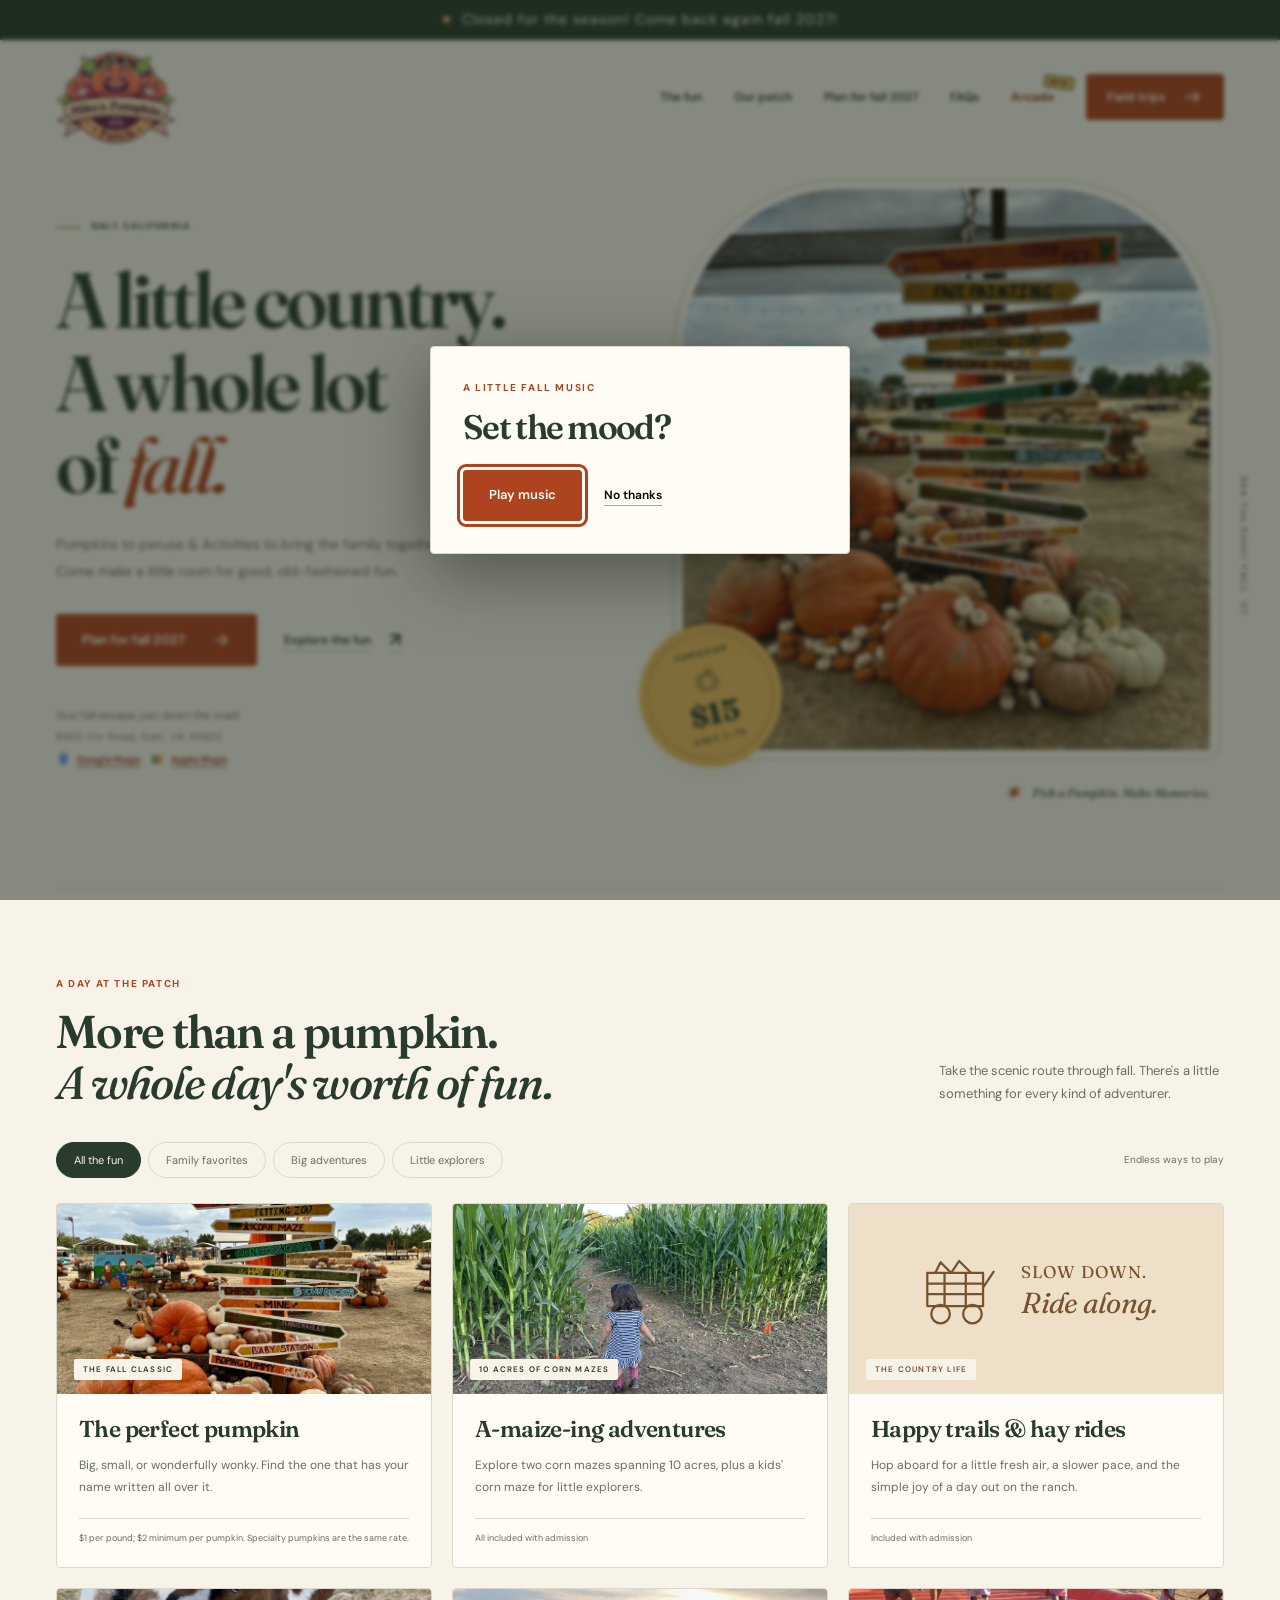
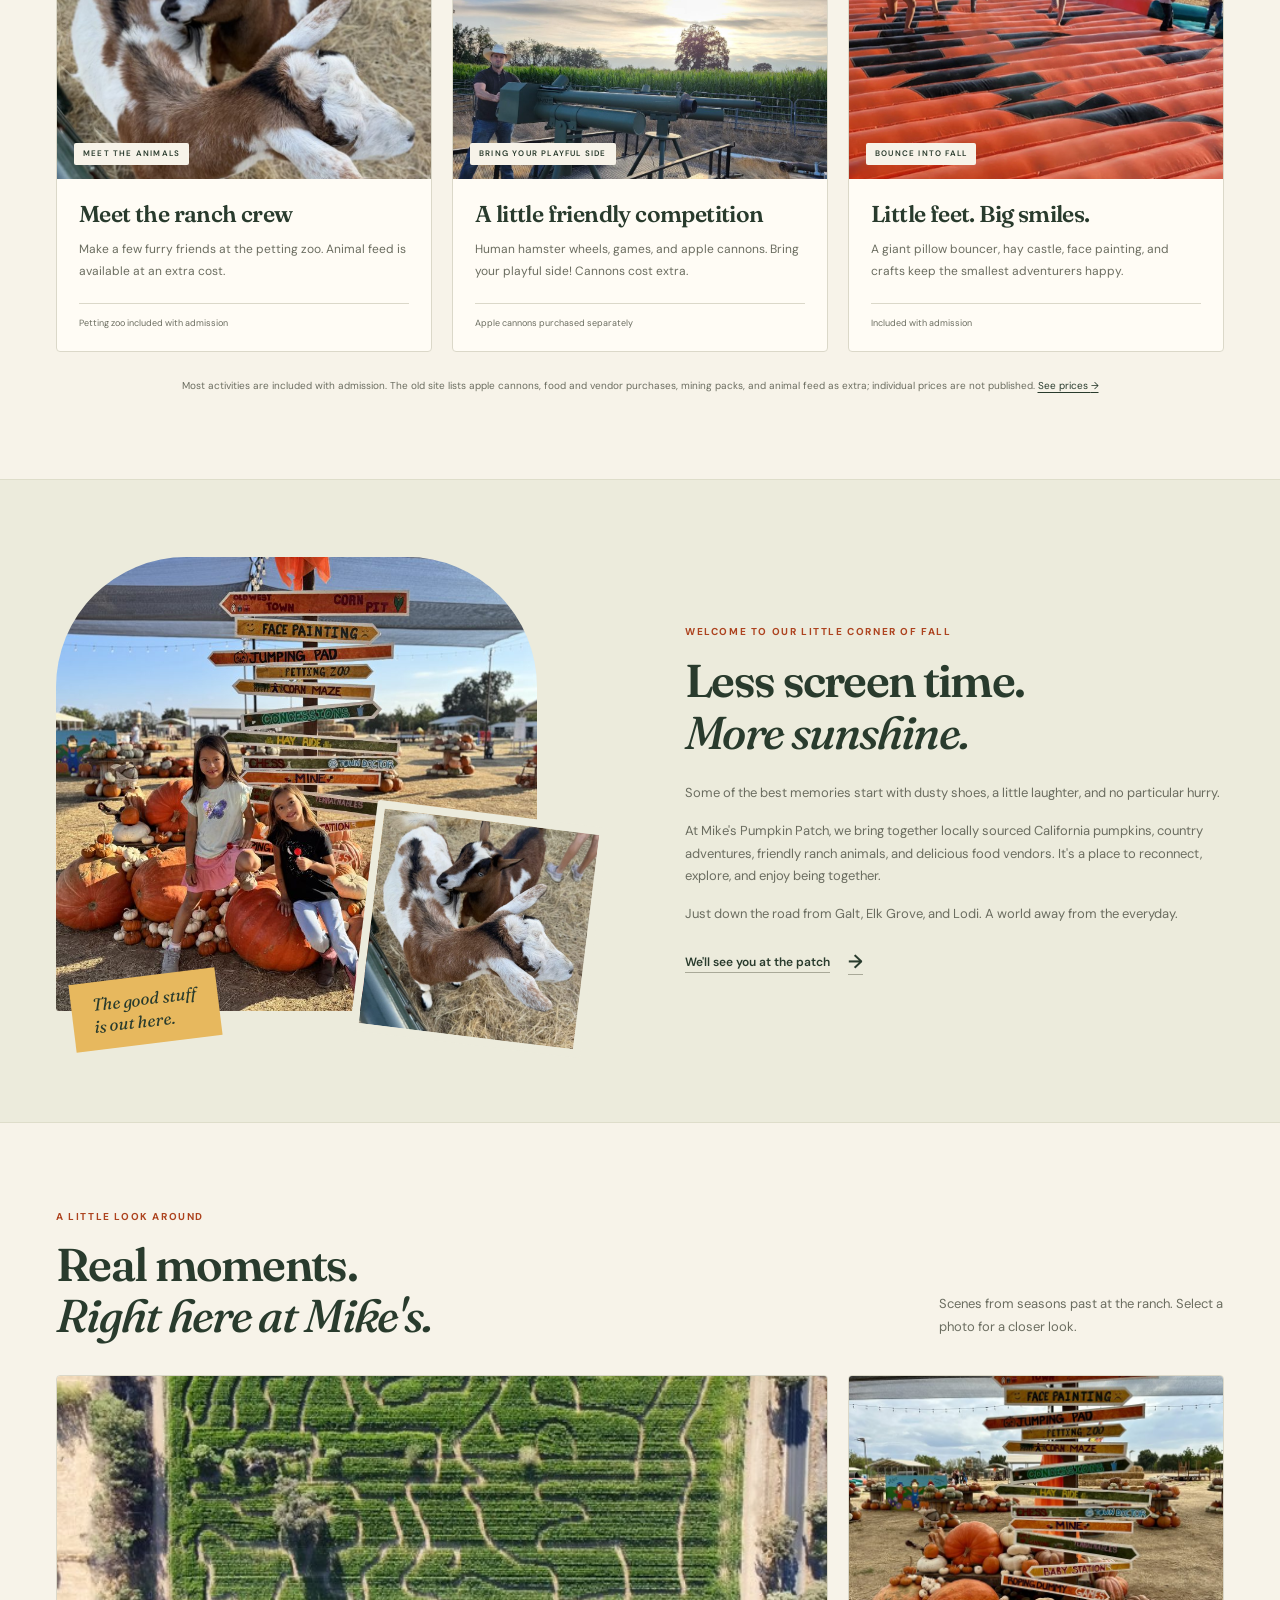
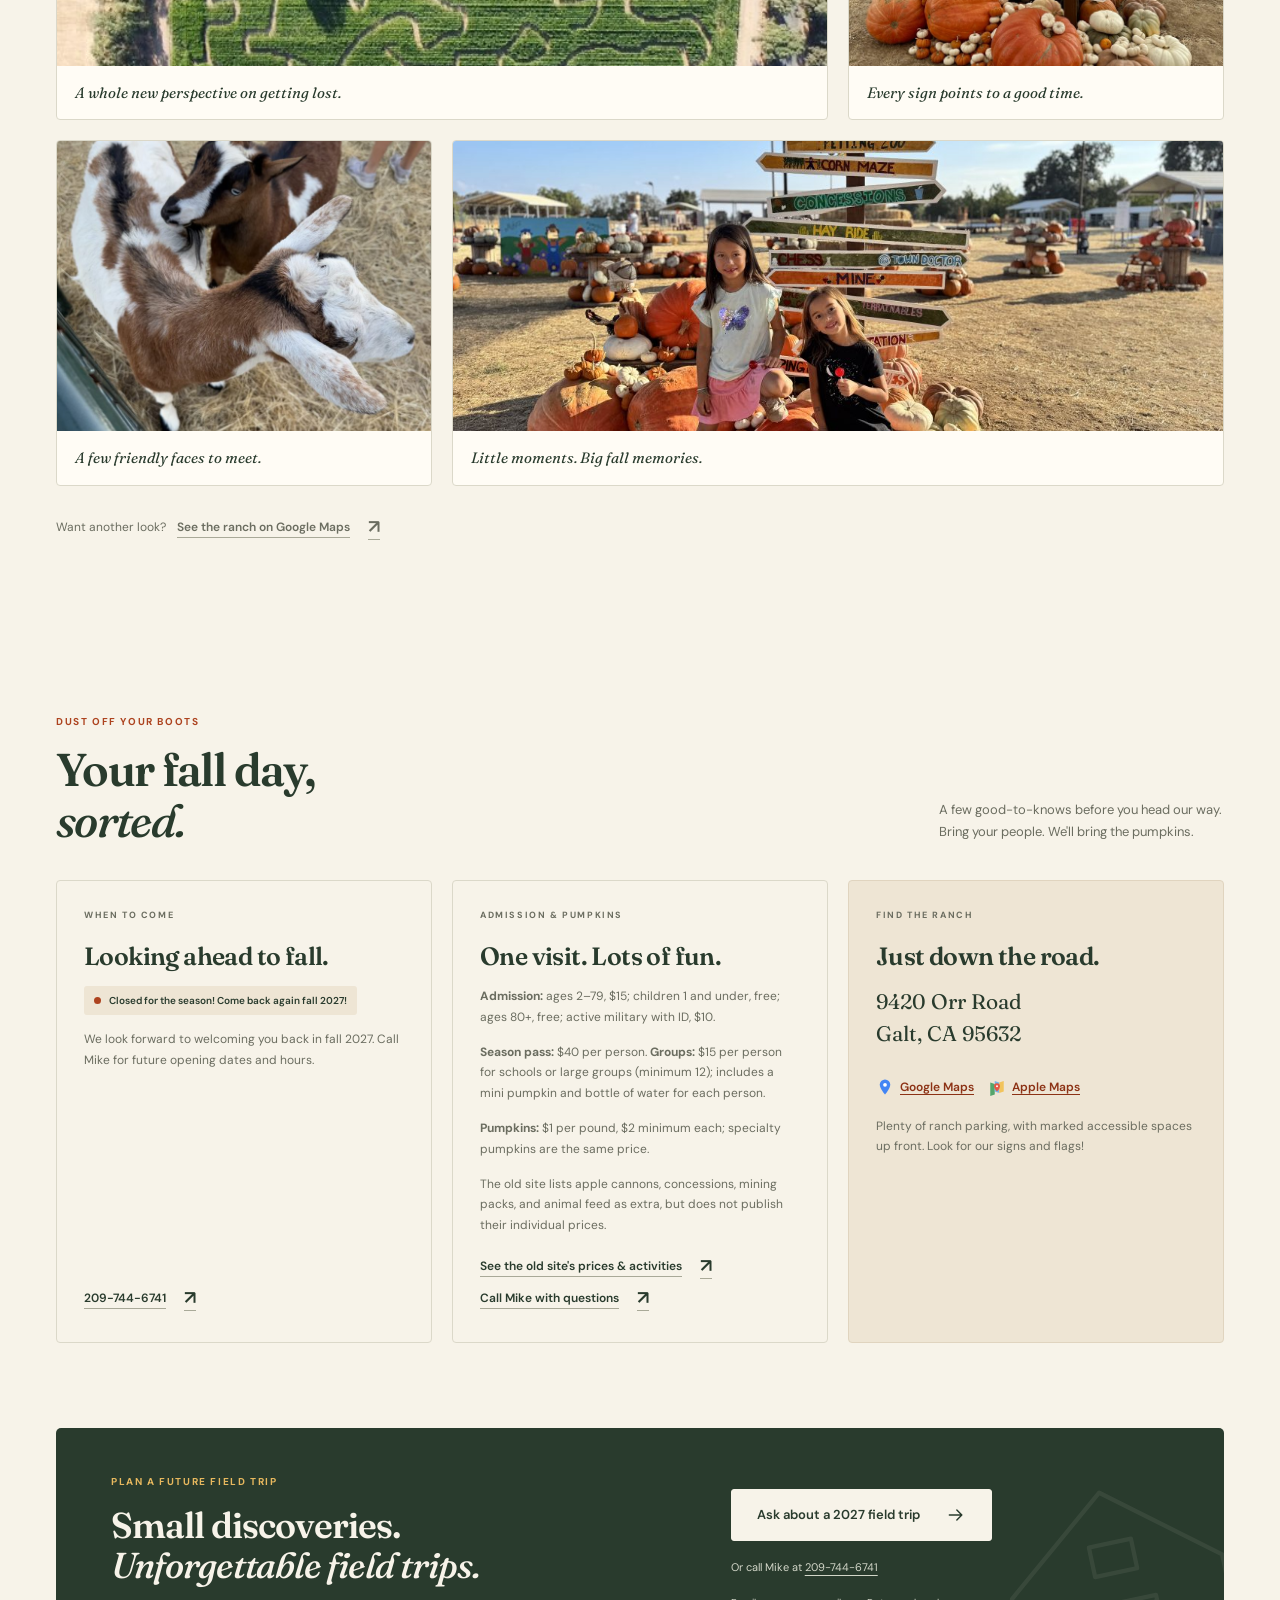
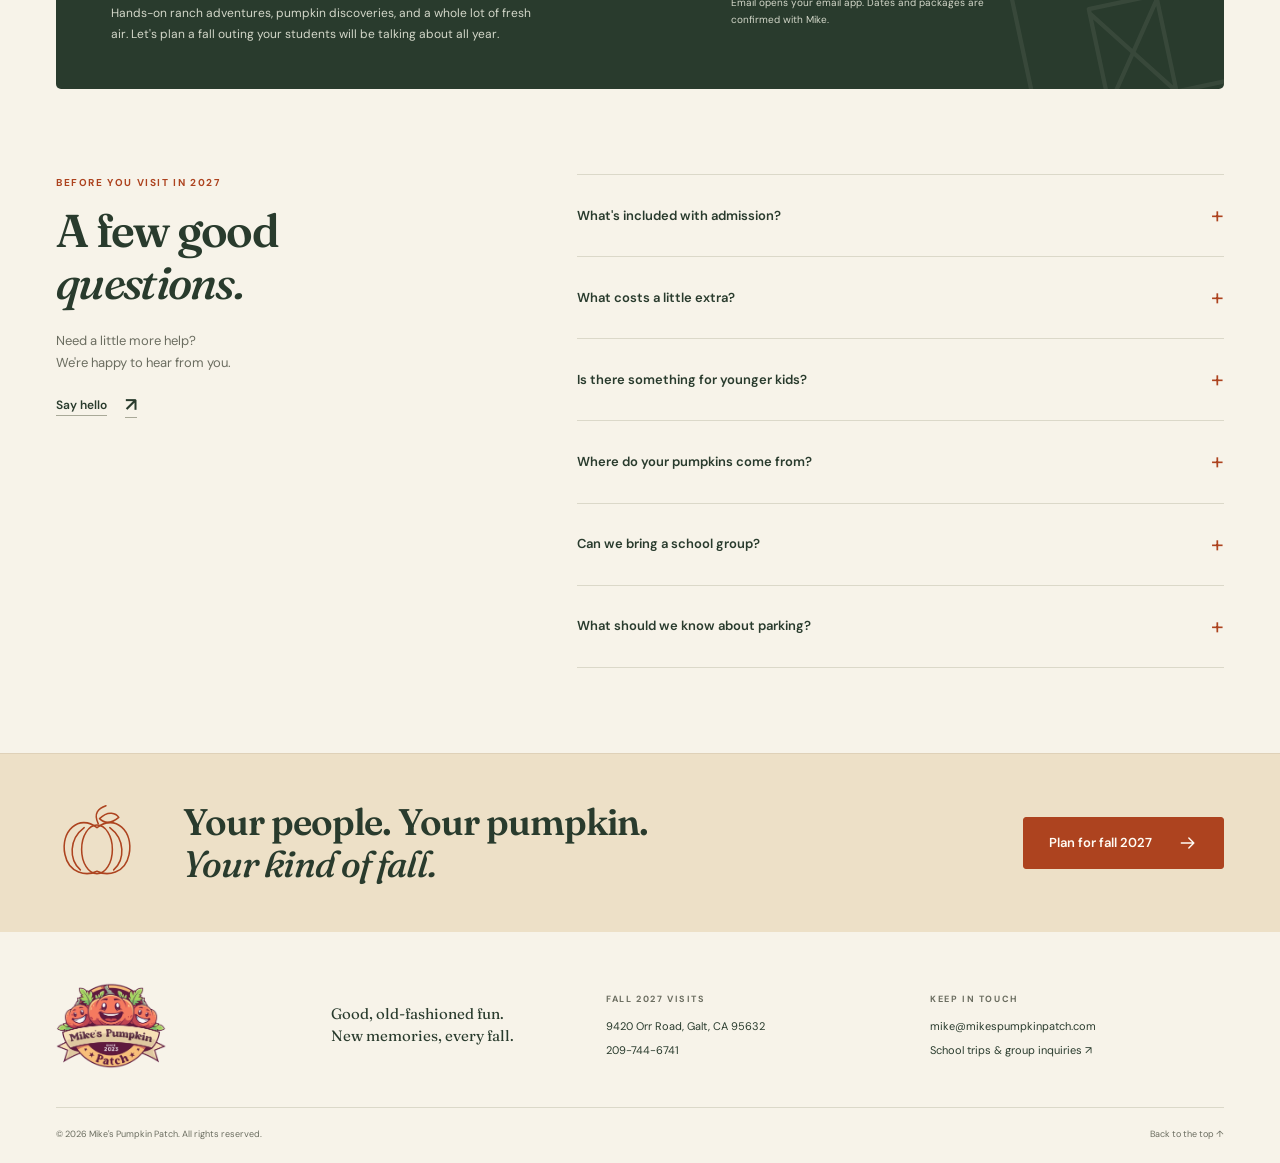
==== index.html @ 1ff526cb "Games & prices updates" ====
<!DOCTYPE html>
<html lang="en">
<head>
  <meta charset="UTF-8">
  <meta name="viewport" content="width=device-width, initial-scale=1">
  <meta name="description" content="Mike's Pumpkin Patch in Galt, California is closed for the season. Come back in fall 2027 for pumpkins, the corn maze, ranch animals, and family fun.">
  <meta name="theme-color" content="#293b2d">
  <title>Mike's Pumpkin Patch | A Little Country. A Whole Lot of Fall.</title>
  <link rel="icon" href="assets/favicon.png" type="image/png">
  <link rel="preconnect" href="https://fonts.googleapis.com">
  <link rel="preconnect" href="https://fonts.gstatic.com" crossorigin>
  <link href="https://fonts.googleapis.com/css2?family=DM+Sans:wght@400;500;600;700&family=Fraunces:opsz,wght@9..144,500;9..144,600;9..144,700&display=swap" rel="stylesheet">
  <link rel="stylesheet" href="styles.css">
  <script src="script.js" defer></script>
</head>
<body>
  <svg class="icon-library" xmlns="http://www.w3.org/2000/svg" aria-hidden="true">
    <symbol id="pumpkin" viewBox="0 0 64 64"><path d="M33 17c-4-8 0-12 6-14M34 13c7-7 13-4 15-1-6 5-11 5-15 1" fill="none"/><path d="M32 20C18 9 3 23 7 41c3 15 17 17 25 13 8 4 22 2 25-13 4-18-11-32-25-21Z"/><ellipse cx="32" cy="37" rx="12" ry="19"/><path d="M22 20c-12 9-12 25-3 33M42 20c12 9 12 25 3 33" fill="none"/></symbol>
    <symbol id="corn" viewBox="0 0 64 64"><path d="M26 47C9 47 6 35 5 23c17 2 23 10 27 23M37 51c17-5 21-17 21-32-16 5-22 14-24 28" fill="none"/><path d="M21 35V17a11 11 0 0 1 22 0v19M32 8v36M22 18h20M22 27h20M25 36h14M32 44v14" fill="none"/></symbol>
    <symbol id="wagon" viewBox="0 0 64 64"><path d="M10 18h42v25H10zM10 26h42M10 34h42M23 18v25M39 18v25M52 29l8-12" fill="none"/><circle cx="20" cy="49" r="7"/><circle cx="44" cy="49" r="7"/><path d="m16 18 4-8 8 8 6-9 9 9" fill="none"/></symbol>
    <symbol id="barn" viewBox="0 0 64 64"><path d="M7 28 32 8l25 20v29H7ZM24 57V34h16v23M24 35l16 22M40 35 24 57" fill="none"/><path d="M27 20h10v7H27z" fill="none"/></symbol>
    <symbol id="arrow" viewBox="0 0 24 24"><path d="M4 12h15m-6-6 6 6-6 6" fill="none"/></symbol>
    <symbol id="pin" viewBox="0 0 24 24"><path d="M20 10c0 6-8 12-8 12S4 16 4 10a8 8 0 1 1 16 0Z" fill="none"/><circle cx="12" cy="10" r="2.5" fill="none"/></symbol>
    <symbol id="sun" viewBox="0 0 24 24"><circle cx="12" cy="12" r="4" fill="none"/><path d="M12 1v3m0 16v3M1 12h3m16 0h3M4 4l2 2m12 12 2 2M4 20l2-2M18 6l2-2" fill="none"/></symbol>
    <symbol id="leaf" viewBox="0 0 24 24"><path d="M13 2c5 3 8 8 6 14-5 3-11 2-14-3-2-4 1-9 8-11Z"/><path d="M12 5c-1 5-2 9-4 13m-1 4 1-4" fill="none"/></symbol>
  </svg>
  <a class="skip-link" href="#main">Skip to content</a>
  <div class="announcement"><span class="status-dot" aria-hidden="true"></span> Closed for the season! Come back again fall 2027!</div>
  <header class="site-header">
    <div class="container header-inner">
      <a class="brand" href="#home" aria-label="Mike's Pumpkin Patch home">
        <img class="brand-logo" src="assets/mikes-original-logo.webp" alt="Mike's Pumpkin Patch, since 2023" width="500" height="398">
      </a>
      <button class="menu-toggle" type="button" aria-controls="main-nav" aria-expanded="false">Menu <span aria-hidden="true">&#9776;</span></button>
      <nav id="main-nav" class="main-nav" aria-label="Main navigation">
        <a href="#activities">The fun</a><a href="#about">Our patch</a><a href="#visit">Plan for fall 2027</a><a href="#faq">FAQs</a>
        <a class="arcade-link" href="arcade/index.html">Arcade <span class="new-sticker">NEW!</span></a>
        <a class="button button-small" href="#field-trips">Field trips <svg class="icon" aria-hidden="true"><use href="#arrow"/></svg></a>
      </nav>
    </div>
  </header>
  <main id="main">
    <section class="hero container" id="home" aria-labelledby="hero-title">
      <div class="hero-copy">
        <p class="eyebrow"><span class="little-rule"></span> GALT, CALIFORNIA </p>
        <h1 id="hero-title">A little country.<br>A whole lot<br>of <em>fall.</em></h1>
        <p class="hero-description">Pumpkins to peruse & Activities to bring the family together.<br class="desktop-break"> Come make a little room for good, old-fashioned fun.</p>
        <div class="hero-actions"><a class="button" href="#visit">Plan for fall 2027 <svg class="icon" aria-hidden="true"><use href="#arrow"/></svg></a><a class="text-link" href="#activities">Explore the fun <span aria-hidden="true">&#8599;</span></a></div>
        <audio id="background-music" loop preload="none" aria-label="Original fall country instrumental"><source src="assets/fall-at-the-patch.wav" type="audio/wav">Your browser does not support audio playback.</audio>
        <div class="hero-footnote"><svg class="icon" aria-hidden="true"><use href="#pin"/></svg> Your fall escape, just down the road!<div class="hero-address">9420 Orr Road, Galt, CA 95632<div class="map-links" aria-label="Open address in a map app"><a href="https://www.google.com/maps/search/?api=1&amp;query=9420+Orr+Road+Galt+CA+95632" target="_blank" rel="noopener noreferrer"><svg aria-hidden="true" viewBox="0 0 24 24"><path fill="#4285f4" d="M12 2a7 7 0 0 0-7 7c0 5 7 13 7 13s7-8 7-13a7 7 0 0 0-7-7Z"/><circle cx="12" cy="9" r="2.5" fill="#fff"/></svg>Google Maps<span class="sr-only"> (opens in a new tab)</span></a><a href="https://maps.apple.com/?daddr=9420%20Orr%20Road%2C%20Galt%2C%20CA%2095632" target="_blank" rel="noopener noreferrer"><svg aria-hidden="true" viewBox="0 0 24 24"><path fill="#54a56b" d="m3 6 6-2v14l-6 2z"/><path fill="#77b5e8" d="m9 4 6 2v14l-6-2z"/><path fill="#f2c45c" d="m15 6 6-2v14l-6 2z"/><path fill="#e45742" d="M12 7a4 4 0 0 0-4 4c0 3 4 7 4 7s4-4 4-7a4 4 0 0 0-4-4Z"/><circle cx="12" cy="11" r="1.3" fill="#fff"/></svg>Apple Maps<span class="sr-only"> (opens in a new tab)</span></a></div></div></div>
      </div>
      <div class="hero-art">
        <div class="photo-frame"><img src="assets/ranch-pumpkins.jpg" alt="Pumpkin display beneath the colorful activity signpost at Mike's Pumpkin Patch" width="768" height="1024" fetchpriority="high"></div>
        <div class="harvest-stamp" aria-label="General admission is $15 for ages 2 through 79.">
          <span>ADMISSION</span>
          <svg class="icon" aria-hidden="true"><use href="#pumpkin"/></svg>
          <strong class="admission-price">$15</strong>
          <span>AGES 2–79</span>
        </div>
        <div class="photo-caption"><span aria-hidden="true">&#10038;</span> Pick a Pumpkin. Make Memories.</div>
        <span class="hero-year" aria-hidden="true">See You Soon! FALL '27</span>
      </div>
    </section>
    <div class="section-divider container" aria-hidden="true"></div>
    <section class="section container" id="activities" aria-labelledby="activities-title">
      <div class="section-heading"><div><p class="eyebrow">A DAY AT THE PATCH</p><h2 id="activities-title">More than a pumpkin.<br><em>A whole day's worth of fun.</em></h2></div><p>Take the scenic route through fall. There's a little something for every kind of adventurer.</p></div>
      <div class="activity-toolbar"><div class="filters" role="group" aria-label="Filter activities"><button type="button" class="filter active" aria-pressed="true" data-filter="all">All the fun</button><button type="button" class="filter" aria-pressed="false" data-filter="family">Family favorites</button><button type="button" class="filter" aria-pressed="false" data-filter="adventure">Big adventures</button><button type="button" class="filter" aria-pressed="false" data-filter="little">Little explorers</button></div><span class="activity-count" aria-live="polite">Endless ways to play</span></div>
      <div class="activity-grid">
        <article class="activity-card photo-card" data-category="family little"><div class="card-photo"><img src="assets/ranch-pumpkins.jpg" alt="Pumpkin display beneath the colorful activity signpost at Mike's Pumpkin Patch" width="768" height="1024" loading="lazy"><span class="card-label">THE FALL CLASSIC</span></div><div class="card-content"><h3>The perfect pumpkin</h3><p>Big, small, or wonderfully wonky. Find the one that has your name written all over it.</p><span class="card-note">$1 per pound; $2 minimum per pumpkin. Specialty pumpkins are the same rate.</span></div></article>
        <article class="activity-card photo-card corn-card" data-category="family adventure"><div class="card-photo"><img src="assets/ranch-maze.jpg" alt="A child exploring a path between tall green corn stalks at Mike's" width="1024" height="768" loading="lazy"><span class="card-label">10 ACRES OF CORN MAZES</span></div><div class="card-content"><h3>A-maize-ing adventures</h3><p>Explore two corn mazes spanning 10 acres, plus a kids' corn maze for little explorers.</p><span class="card-note">All included with admission</span></div></article>
        <article class="activity-card illustrated-card wagon-card" data-category="family little"><div class="card-illustration"><svg class="illustration" aria-hidden="true"><use href="#wagon"/></svg><span class="illustration-word">SLOW DOWN.<br><em>Ride along.</em></span><span class="card-label">THE COUNTRY LIFE</span></div><div class="card-content"><h3>Happy trails &amp; hay rides</h3><p>Hop aboard for a little fresh air, a slower pace, and the simple joy of a day out on the ranch.</p><span class="card-note">Included with admission</span></div></article>
        <article class="activity-card photo-card" data-category="family little"><div class="card-photo"><img src="assets/ranch-goats.jpg" alt="Three curious goats in the petting zoo at Mike's" width="768" height="1024" loading="lazy"><span class="card-label">MEET THE ANIMALS</span></div><div class="card-content"><h3>Meet the ranch crew</h3><p>Make a few furry friends at the petting zoo. Animal feed is available at an extra cost.</p><span class="card-note">Petting zoo included with admission</span></div></article>
        <article class="activity-card photo-card" data-category="adventure"><div class="card-photo"><img src="assets/ranch-outing.jpg" alt="An apple cannon at Mike's with the corn maze and sunset in the background" width="1024" height="576" loading="lazy"><span class="card-label">BRING YOUR PLAYFUL SIDE</span></div><div class="card-content"><h3>A little friendly competition</h3><p>Human hamster wheels, games, and apple cannons. Bring your playful side! Cannons cost extra.</p><span class="card-note">Apple cannons purchased separately</span></div></article>
        <article class="activity-card photo-card" data-category="family little"><div class="card-photo"><img src="assets/ranch-bouncer.png" alt="Children playing on the orange jumping pillow at Mike's" width="500" height="500" loading="lazy"><span class="card-label">BOUNCE INTO FALL</span></div><div class="card-content"><h3>Little feet. Big smiles.</h3><p>A giant pillow bouncer, hay castle, face painting, and crafts keep the smallest adventurers happy.</p><span class="card-note">Included with admission</span></div></article>
      </div>
      <p class="activities-note">Most activities are included with admission. The old site lists apple cannons, food and vendor purchases, mining packs, and animal feed as extra; individual prices are not published. <a href="#visit">See prices <span aria-hidden="true">&#8594;</span></a></p>
    </section>
    <section class="about-section" id="about" aria-labelledby="about-title">
      <div class="container about-grid"><div class="about-photos"><img class="about-main-photo" src="assets/ranch-pumpkin-picking.jpg" alt="Children enjoying the pumpkin display at Mike's" width="1024" height="768" loading="lazy"><img class="about-small-photo" src="assets/ranch-goats.jpg" alt="Friendly goats at the ranch petting zoo" width="768" height="1024" loading="lazy"><span class="photo-note">The good stuff<br>is out here.</span></div><div class="about-copy"><p class="eyebrow">WELCOME TO OUR LITTLE CORNER OF FALL</p><h2 id="about-title">Less screen time.<br><em>More sunshine.</em></h2><p>Some of the best memories start with dusty shoes, a little laughter, and no particular hurry.</p><p>At Mike's Pumpkin Patch, we bring together locally sourced California pumpkins, country adventures, friendly ranch animals, and delicious food vendors. It's a place to reconnect, explore, and enjoy being together.</p><p>Just down the road from Galt, Elk Grove, and Lodi. A world away from the everyday.</p><a class="text-link" href="#visit">We'll see you at the patch <span aria-hidden="true">&#8594;</span></a></div></div>
    </section>
    <section class="section container gallery-section" id="photos" aria-labelledby="photos-title">
      <div class="section-heading"><div><p class="eyebrow">A LITTLE LOOK AROUND</p><h2 id="photos-title">Real moments.<br><em>Right here at Mike's.</em></h2></div><p>Scenes from seasons past at the ranch. Select a photo for a closer look.</p></div>
      <div class="ranch-gallery">
        <a class="gallery-photo gallery-wide" href="assets/ranch-maze-aerial.jpg"><figure><img src="assets/ranch-maze-aerial.jpg" alt="An aerial view of the winding corn maze at Mike's" width="640" height="360" loading="lazy"><figcaption>A whole new perspective on getting lost.</figcaption></figure></a>
        <a class="gallery-photo" href="assets/ranch-pumpkins.jpg"><figure><img src="assets/ranch-pumpkins.jpg" alt="Orange and white pumpkins surrounding the ranch's activity signpost" width="768" height="1024" loading="lazy"><figcaption>Every sign points to a good time.</figcaption></figure></a>
        <a class="gallery-photo" href="assets/ranch-goats.jpg"><figure><img src="assets/ranch-goats.jpg" alt="Goats greeting visitors at the petting zoo" width="768" height="1024" loading="lazy"><figcaption>A few friendly faces to meet.</figcaption></figure></a>
        <a class="gallery-photo gallery-wide" href="assets/ranch-pumpkin-picking.jpg"><figure><img src="assets/ranch-pumpkin-picking.jpg" alt="Two children posing with the pumpkin display at Mike's" width="1024" height="768" loading="lazy"><figcaption>Little moments. Big fall memories.</figcaption></figure></a>
      </div>
      <p class="gallery-note">Want another look? <a class="text-link" href="https://www.google.com/maps/search/?api=1&amp;query=Mike%27s+Pumpkin+Patch+9420+Orr+Road+Galt+CA" target="_blank" rel="noopener noreferrer">See the ranch on Google Maps <span aria-hidden="true">&#8599;</span><span class="sr-only"> (opens in a new tab)</span></a></p>
    </section>
    <section class="section container" id="visit" aria-labelledby="visit-title">
      <div class="section-heading"><div><p class="eyebrow">DUST OFF YOUR BOOTS</p><h2 id="visit-title">Your fall day,<br><em>sorted.</em></h2></div><p>A few good-to-knows before you head our way. Bring your people. We'll bring the pumpkins.</p></div>
      <div class="visit-grid"><article class="visit-card"><span class="eyebrow">WHEN TO COME</span><h3>Looking ahead to fall.</h3><div class="season-badge"><span class="status-dot" aria-hidden="true"></span> Closed for the season! Come back again fall 2027!</div><p>We look forward to welcoming you back in fall 2027. Call Mike for future opening dates and hours.</p><a class="text-link" href="tel:+12097446741">209-744-6741 <span aria-hidden="true">&#8599;</span></a></article><article class="visit-card"><span class="eyebrow">ADMISSION &amp; PUMPKINS</span><h3>One visit. Lots of fun.</h3><p><strong>Admission:</strong> ages 2–79, $15; children 1 and under, free; ages 80+, free; active military with ID, $10.</p><p><strong>Season pass:</strong> $40 per person. <strong>Groups:</strong> $15 per person for schools or large groups (minimum 12); includes a mini pumpkin and bottle of water for each person.</p><p><strong>Pumpkins:</strong> $1 per pound, $2 minimum each; specialty pumpkins are the same price.</p><p>The old site lists apple cannons, concessions, mining packs, and animal feed as extra, but does not publish their individual prices.</p><a class="text-link" href="https://mikespumpkinpatch.com/prices-and-activities/" target="_blank" rel="noopener noreferrer">See the old site's prices &amp; activities <span aria-hidden="true">&#8599;</span><span class="sr-only"> (opens in a new tab)</span></a><a class="text-link" href="tel:+12097446741">Call Mike with questions <span aria-hidden="true">&#8599;</span></a></article><article class="visit-card location-card"><span class="eyebrow">FIND THE RANCH</span><h3>Just down the road.</h3><address>9420 Orr Road<br>Galt, CA 95632</address><div class="map-links" aria-label="Open address in a map app"><a href="https://www.google.com/maps/search/?api=1&amp;query=9420+Orr+Road+Galt+CA+95632" target="_blank" rel="noopener noreferrer"><svg aria-hidden="true" viewBox="0 0 24 24"><path fill="#4285f4" d="M12 2a7 7 0 0 0-7 7c0 5 7 13 7 13s7-8 7-13a7 7 0 0 0-7-7Z"/><circle cx="12" cy="9" r="2.5" fill="#fff"/></svg>Google Maps<span class="sr-only"> (opens in a new tab)</span></a><a href="https://maps.apple.com/?daddr=9420%20Orr%20Road%2C%20Galt%2C%20CA%2095632" target="_blank" rel="noopener noreferrer"><svg aria-hidden="true" viewBox="0 0 24 24"><path fill="#54a56b" d="m3 6 6 2v14l-6 2z"/><path fill="#77b5e8" d="m9 4 6 2v14l-6-2z"/><path fill="#f2c45c" d="m15 6 6-2v14l-6 2z"/><path fill="#e45742" d="M12 7a4 4 0 0 0-4 4c0 3 4 7 4 7s4-4 4-7a4 4 0 0 0-4-4Z"/><circle cx="12" cy="11" r="1.3" fill="#fff"/></svg>Apple Maps<span class="sr-only"> (opens in a new tab)</span></a></div><p>Plenty of ranch parking, with marked accessible spaces up front. Look for our signs and flags!</p></article></div>
    </section>
    <section class="field-trip-section container" id="field-trips" aria-labelledby="field-title"><div class="field-trip-decoration" aria-hidden="true"><svg class="icon"><use href="#barn"/></svg></div><div><p class="eyebrow">PLAN A FUTURE FIELD TRIP</p><h2 id="field-title">Small discoveries.<br><em>Unforgettable field trips.</em></h2><p>Hands-on ranch adventures, pumpkin discoveries, and a whole lot of fresh air. Let's plan a fall outing your students will be talking about all year.</p></div><div class="field-trip-actions"><a class="button button-cream" href="mailto:mike@mikespumpkinpatch.com?subject=2027%20Field%20Trip%20Inquiry">Ask about a 2027 field trip <svg class="icon" aria-hidden="true"><use href="#arrow"/></svg></a><span>Or call Mike at <a href="tel:+12097446741">209-744-6741</a></span><small>Email opens your email app. Dates and packages are confirmed with Mike.</small></div></section>
    <section class="section container faq-section" id="faq" aria-labelledby="faq-title"><div class="faq-intro"><p class="eyebrow">BEFORE YOU VISIT IN 2027</p><h2 id="faq-title">A few good<br><em>questions.</em></h2><p>Need a little more help?<br>We're happy to hear from you.</p><a class="text-link" href="mailto:mike@mikespumpkinpatch.com">Say hello <span aria-hidden="true">&#8599;</span></a></div><div class="faq-list">
      <details><summary>What's included with admission? <span aria-hidden="true">+</span></summary><p>Most activities! Explore two corn mazes spanning 10 acres, plus a kids' corn maze, the old west town, pillow bouncer, corn pit, human hamster wheel, hay rides, play area, Terrainables cart rides, hay castle, petting zoo, kids' hay maze, face painting, crafts, games, and music. Contact us to confirm availability for your visit.</p></details>
      <details><summary>What costs a little extra? <span aria-hidden="true">+</span></summary><p>Pumpkins are $1 per pound with a $2 minimum per pumpkin; specialty pumpkins are the same rate. The old site also lists apple cannons, food and vendor purchases, mining sand and gem packs, and animal feed as extra, but does not publish individual prices for those items.</p></details>
      <details><summary>Is there something for younger kids? <span aria-hidden="true">+</span></summary><p>Absolutely. Our smaller corn maze, kids' hay maze, play area, hay castle, petting zoo, crafts, and face painting offer plenty to explore. Supervise children and follow posted activity rules.</p></details>
      <details><summary>Where do your pumpkins come from? <span aria-hidden="true">+</span></summary><p>Our pumpkins are locally sourced as needed from California ranches. Pumpkins are $1 per pound, with a $2 minimum per pumpkin; specialty pumpkins are the same rate.</p></details>
      <details><summary>Can we bring a school group? <span aria-hidden="true">+</span></summary><p>Groups are $15 per person, including a mini pumpkin and bottle of water for each person, with a minimum group size of 12. Call <a href="tel:+12097446741">209-744-6741</a> or email <a href="mailto:mike@mikespumpkinpatch.com">mike@mikespumpkinpatch.com</a> to arrange a visit.</p></details>
      <details><summary>What should we know about parking? <span aria-hidden="true">+</span></summary><p>There's plenty of parking and clearly marked accessible parking spaces near the front. This is a working ranch setting, so expect dusty ground. Call ahead with specific accessibility questions.</p></details>
    </div></section>
    <section class="closing-banner"><div class="container"><svg class="icon" aria-hidden="true"><use href="#pumpkin"/></svg><h2>Your people. Your pumpkin.<br><em>Your kind of fall.</em></h2><a class="button" href="#visit">Plan for fall 2027 <svg class="icon" aria-hidden="true"><use href="#arrow"/></svg></a></div></section>
  </main>
  <dialog class="music-prompt" id="music-prompt" aria-labelledby="music-prompt-title">
    <p class="eyebrow">A LITTLE FALL MUSIC</p>
    <h2 id="music-prompt-title">Set the mood?</h2>
    <div class="music-prompt-actions"><button class="button" id="music-accept" type="button">Play music</button><button class="text-link" id="music-decline" type="button">No thanks</button></div>
  </dialog>
  <button class="music-toggle" id="music-toggle" type="button" aria-pressed="false" aria-label="Play background music" hidden>Play music</button>
  <p class="sr-only" id="music-status" aria-live="polite"></p>
  <footer class="site-footer"><div class="container"><div class="footer-top"><a class="brand footer-brand" href="#home" aria-label="Mike's Pumpkin Patch home"><img class="brand-logo" src="assets/mikes-original-logo.webp" alt="Mike's Pumpkin Patch, since 2023" width="500" height="398" loading="lazy"></a><p>Good, old-fashioned fun.<br>New memories, every fall.</p><div><span class="eyebrow">FALL 2027 VISITS</span><address>9420 Orr Road, Galt, CA 95632</address><a href="tel:+12097446741">209-744-6741</a></div><div><span class="eyebrow">KEEP IN TOUCH</span><a href="mailto:mike@mikespumpkinpatch.com">mike@mikespumpkinpatch.com</a><a href="#field-trips">School trips &amp; group inquiries <span aria-hidden="true">&#8599;</span></a></div></div><div class="footer-bottom"><span>&copy; <span id="copyright-year">2026</span> Mike's Pumpkin Patch. All rights reserved.</span><a href="#home">Back to the top &#8593;</a></div></div></footer>
</body>
</html>
---- styles.css ----
:root{--cream:#f7f3e9;--paper:#fffcf5;--ink:#293b2d;--muted:#6b6d60;--orange:#ad431f;--orange-dark:#8c3215;--gold:#e7b85e;--line:#dbd8c9;--serif:"Fraunces",Georgia,serif;--sans:"DM Sans",Arial,sans-serif}
*{box-sizing:border-box}html{scroll-behavior:smooth;scroll-padding-top:24px}body{margin:0;background:var(--cream);color:var(--ink);font-family:var(--sans);font-size:15px;line-height:1.7}a{color:inherit;text-decoration:none}button{font:inherit;cursor:pointer}img{display:block;width:100%;height:auto}h1,h2,h3,p{margin:0}h1,h2,h3{font-family:var(--serif);font-weight:600;line-height:1.12}h2{font-size:46px;letter-spacing:-1.7px}h2 em{font-weight:500}h3{font-size:25px;letter-spacing:-.6px}em{font-style:italic}address{font-style:normal}.container{max-width:1240px;width:calc(100% - 112px);margin-inline:auto}.icon-library{position:absolute;width:0;height:0;overflow:hidden}.icon{width:24px;height:24px;fill:none;stroke:currentColor;stroke-width:1.7;stroke-linecap:round;stroke-linejoin:round;flex-shrink:0}.sr-only{position:absolute;width:1px;height:1px;padding:0;margin:-1px;overflow:hidden;clip:rect(0,0,0,0);white-space:nowrap;border:0}.skip-link{position:fixed;top:-80px;left:16px;padding:12px 20px;background:var(--ink);color:white;z-index:100}.skip-link:focus{top:12px}:focus-visible{outline:3px solid var(--orange);outline-offset:5px}section[id]{scroll-margin-top:30px}
.announcement{min-height:38px;background:var(--ink);color:var(--cream);display:flex;align-items:center;justify-content:center;gap:12px;font-size:10px;letter-spacing:1.2px;padding:8px 20px}.announcement>a{margin-left:32px;text-decoration:underline;text-underline-offset:4px;letter-spacing:.2px;font-size:11px}.announcement-divider{opacity:.45}.status-dot{width:7px;height:7px;background:#d7af6b;border-radius:50%;display:inline-block;flex-shrink:0}.header-inner{display:flex;align-items:center;justify-content:space-between;min-height:115px}.brand{display:inline-flex;align-items:center;gap:10px}.brand-icon{width:51px;height:57px;color:var(--orange);stroke-width:1.7}.brand-name{display:block;font-family:var(--serif);font-size:35px;font-weight:700;line-height:1.15;letter-spacing:-1.4px}.brand-subtitle{display:block;font-size:9px;letter-spacing:2.1px;font-weight:700}.main-nav{display:flex;align-items:center;gap:32px;font-size:12px;font-weight:600}.main-nav>a:not(.button):hover{color:var(--orange)}.button{display:inline-flex;justify-content:center;align-items:center;gap:26px;border:1px solid var(--orange);background:var(--orange);color:var(--paper);padding:15px 25px;font-size:13px;font-weight:600;line-height:1.4;border-radius:3px;transition:background .2s,transform .2s}.button:hover{background:var(--orange-dark);transform:translateY(-2px)}.button .icon{width:20px;height:20px}.button-small{padding:12px 20px;gap:18px;font-size:12px}.menu-toggle{display:none}.eyebrow{font-family:var(--sans);font-size:10px;letter-spacing:1.6px;font-weight:700;line-height:1.7}.text-link{display:inline-flex;align-items:center;gap:18px;font-weight:600;font-size:12px;text-decoration:underline;text-underline-offset:6px;text-decoration-color:#a9a998}.text-link:hover{color:var(--orange)}.text-link>span{font-size:19px}
.hero{display:grid;grid-template-columns:1.08fr 1fr;gap:42px;align-items:center;padding-block:34px 75px}.hero-copy{padding-bottom:15px}.hero .eyebrow{display:flex;align-items:center;gap:10px;font-size:9px;letter-spacing:1.2px}.little-rule{width:25px;height:1px;background:var(--orange)}.small-star{font-size:15px;color:var(--orange)}h1{font-size:clamp(58px,6.1vw,85px);letter-spacing:-3.8px;line-height:1.06;margin-block:24px}h1 em{color:var(--orange);font-weight:500}.hero-description{font-size:14px;color:var(--muted);line-height:1.9}.hero-actions{display:flex;gap:27px;align-items:center;margin-top:30px}.hero-footnote{display:grid;grid-template-columns:18px 1fr;gap:0 8px;font-size:11px;margin-top:40px;color:var(--muted)}.hero-footnote .icon{width:17px;height:19px;grid-row:span 2;color:var(--orange)}.hero-footnote>.hero-address{font-size:10px;letter-spacing:.6px;margin-top:3px}.hero-art{position:relative;padding:0 14px 0 0}.photo-frame{position:relative;border-radius:160px 160px 4px 4px;overflow:hidden;aspect-ratio:.94;outline:1px solid #bdba9e;outline-offset:9px}.photo-frame img{height:100%;object-fit:cover;object-position:50% 52%}.photo-frame:after{content:"";position:absolute;inset:0;background:linear-gradient(0deg,#5a2c1320,transparent 55%)}.harvest-stamp{position:absolute;left:-44px;bottom:47px;width:143px;height:143px;background:var(--gold);border-radius:50%;outline:1px dashed #775923;outline-offset:-9px;display:flex;flex-direction:column;align-items:center;justify-content:center;transform:rotate(-13deg);box-shadow:0 5px 20px #40281012}.harvest-stamp>span{font-size:8px;letter-spacing:1.2px;font-weight:600}.harvest-stamp .icon{width:27px;height:27px;margin:6px 0}.harvest-stamp strong{font-family:var(--serif);font-size:19px;font-style:italic;font-weight:500;margin-bottom:5px}.photo-caption{display:flex;justify-content:flex-end;align-items:center;gap:10px;margin-top:23px;font-size:12px;font-family:var(--serif);font-style:italic}.photo-caption>span{color:var(--orange);font-size:24px}.hero-year{position:absolute;right:-27px;top:46%;writing-mode:vertical-rl;font-size:9px;letter-spacing:2.3px}.feature-strip{background:#e9e8d8;border-block:1px solid #d7d7c4}.feature-strip .container{display:flex;align-items:center;justify-content:space-between;gap:18px;min-height:66px;font-size:10px;font-weight:600;letter-spacing:2px}.strip-star{color:var(--orange);font-size:22px}
.section{padding-block:85px}.section-heading{display:flex;align-items:flex-end;justify-content:space-between;gap:45px;margin-bottom:33px}.section-heading .eyebrow{color:var(--orange);margin-bottom:14px}.section-heading>p{max-width:285px;color:var(--muted);font-size:13px;margin-bottom:4px}.activity-toolbar{display:flex;justify-content:space-between;align-items:center;gap:20px;margin-bottom:25px}.filters{display:flex;gap:7px;flex-wrap:wrap}.filter{border:1px solid var(--line);color:var(--muted);background:transparent;padding:8px 17px;border-radius:25px;font-size:11px}.filter.active{background:var(--ink);border-color:var(--ink);color:var(--cream)}.filter:hover:not(.active){background:#ece8dd}.activity-count{font-size:10px;color:var(--muted);white-space:nowrap}.activity-grid{display:grid;grid-template-columns:repeat(3,1fr);gap:20px}.activity-card{border:1px solid var(--line);border-radius:4px;overflow:hidden;background:var(--paper)}.activity-card[hidden]{display:none}.card-photo{height:190px;position:relative}.card-photo img{height:100%;object-fit:cover}.card-label{position:absolute;bottom:14px;left:17px;font-size:8px;letter-spacing:1.2px;font-weight:600;background:var(--cream);padding:4px 9px;border-radius:2px}.card-content{padding:23px 22px 20px}.card-number{font-size:9px;letter-spacing:1px;color:var(--orange);display:block;margin-bottom:9px}.card-content h3{font-size:23px}.card-content p{font-size:12px;color:var(--muted);margin-top:12px;line-height:1.8}.card-note{font-size:9px;color:var(--muted);border-top:1px solid var(--line);display:block;margin-top:20px;padding-top:12px}.card-illustration{height:190px;position:relative;display:flex;align-items:center;justify-content:center;gap:22px;padding-bottom:15px;background:#dfe3cc;color:#3e5231}.illustration{width:85px;height:85px;fill:none;stroke:currentColor;stroke-width:1.7;stroke-linejoin:round;stroke-linecap:round}.illustration-word{font-family:var(--serif);font-size:17px;line-height:1.4;letter-spacing:1px}.illustration-word em{font-size:29px;letter-spacing:-.7px}.wagon-card .card-illustration{background:#eee0c8;color:#78512e}.compact-card{display:flex;gap:17px;padding:24px 20px;background:transparent}.activity-icon{width:37px;height:40px;color:var(--orange);margin-top:20px}.compact-card h3{font-size:21px}.compact-card p{font-size:12px;color:var(--muted);margin-top:10px}.drawn-icon{color:var(--orange);font-size:48px;line-height:1;margin-top:18px;flex-shrink:0;width:37px}.activities-note{font-size:10px;color:var(--muted);text-align:center;margin-top:25px}.activities-note a{color:var(--ink);text-decoration:underline;text-underline-offset:3px;white-space:nowrap}
.about-section{background:#ecebdc;border-block:1px solid #deddca;padding-block:77px}.about-grid{display:grid;grid-template-columns:1fr 1fr;gap:90px;align-items:center}.about-photos{position:relative;padding-right:58px;padding-bottom:34px}.about-main-photo{border-radius:130px 130px 3px 3px;aspect-ratio:1.06;object-fit:cover}.about-small-photo{position:absolute;bottom:0;right:0;width:43%;border:8px solid #ecebdc;transform:rotate(7deg);border-radius:3px}.photo-note{position:absolute;left:16px;bottom:0;background:var(--gold);padding:12px 21px;transform:rotate(-7deg);font-family:var(--serif);font-size:17px;font-style:italic;line-height:1.3}.about-copy .eyebrow{color:var(--orange);margin-bottom:15px}.about-copy h2{margin-bottom:24px}.about-copy>p:not(.eyebrow){color:var(--muted);font-size:13px;margin-bottom:16px}.about-copy .text-link{margin-top:5px}.visit-grid{display:grid;grid-template-columns:repeat(3,1fr);gap:20px}.visit-card{padding:27px;border:1px solid var(--line);border-radius:4px;display:flex;flex-direction:column;align-items:flex-start}.visit-card>.eyebrow{font-size:9px;color:var(--muted);margin-bottom:19px}.visit-card h3{margin-bottom:16px}.visit-card>p{font-size:12px;color:var(--muted);margin-bottom:15px}.visit-card>.text-link,.visit-card>.button{margin-top:auto}.open-badge{display:flex;gap:8px;align-items:center;background:#e5e9da;color:#32462b;font-size:10px;font-weight:600;padding:6px 10px;margin-bottom:14px;border-radius:3px}.open-badge .status-dot{background:#49603e}.location-card{background:#eee5d4;border-color:#e0d4bf}.location-card address{font-family:var(--serif);font-size:21px;line-height:1.5;margin-bottom:16px}.driving-details{display:grid;grid-template-columns:1fr 1fr;gap:20px;margin-top:20px}details{border-bottom:1px solid var(--line)}summary{cursor:pointer;list-style:none;display:flex;justify-content:space-between;align-items:center;gap:20px;font-size:13px;font-weight:600;padding:21px 0}summary::-webkit-details-marker{display:none}summary>span{font-size:23px;color:var(--orange);font-weight:400;transition:transform .2s}details[open] summary>span{transform:rotate(45deg)}details>p{font-size:13px;color:var(--muted);padding-bottom:23px}details a{text-decoration:underline;text-underline-offset:3px}.driving-details summary{font-size:11px;padding:16px 0}
.field-trip-section{position:relative;overflow:hidden;display:grid;grid-template-columns:1.3fr 1fr;align-items:center;gap:50px;background:var(--ink);color:var(--cream);padding:45px 55px;border-radius:5px}.field-trip-section .eyebrow{color:var(--gold);margin-bottom:15px}.field-trip-section h2{font-size:36px;letter-spacing:-1px}.field-trip-section p:not(.eyebrow){font-size:12px;color:#d3d7c9;max-width:420px;margin-top:18px}.field-trip-actions{display:flex;flex-direction:column;align-items:flex-start;gap:17px;position:relative}.button-cream{background:var(--cream);border-color:var(--cream);color:var(--ink)}.button-cream:hover{background:#e4dbc8}.field-trip-actions>span{font-size:11px;color:#d3d7c9}.field-trip-actions>span>a{text-decoration:underline;text-underline-offset:4px}.field-trip-actions small{font-size:10px;color:#d3d7c9;max-width:270px}.field-trip-decoration{position:absolute;right:-35px;bottom:-50px;opacity:.07;transform:rotate(-12deg)}.field-trip-decoration .icon{width:275px;height:275px;stroke-width:1}.faq-section{display:grid;grid-template-columns:1fr 1.5fr;gap:90px}.faq-intro .eyebrow{color:var(--orange);margin-bottom:14px}.faq-intro>p:not(.eyebrow){color:var(--muted);font-size:13px;margin-block:22px 15px}.faq-list details:first-child{border-top:1px solid var(--line)}.closing-banner{background:#ede0c7;border-top:1px solid #dfd1b8;padding-block:45px}.closing-banner .container{display:flex;align-items:center;justify-content:space-between;gap:45px}.closing-banner .container>.icon{width:82px;height:88px;color:var(--orange);stroke-width:1.2}.closing-banner h2{font-size:37px;flex-grow:1;letter-spacing:-1px}.site-footer{padding:50px 0 20px}.footer-top{display:grid;grid-template-columns:1fr 1fr 1.2fr 1.2fr;gap:30px;align-items:center;padding-bottom:38px}.footer-top>p{font-family:var(--serif);font-size:15px;line-height:1.5}.footer-top>div{font-size:11px;display:flex;flex-direction:column;align-items:flex-start;gap:5px}.footer-top .eyebrow{font-size:9px;margin-bottom:5px;color:var(--muted)}.footer-top a:not(.brand):hover{text-decoration:underline}.footer-brand .brand-name{font-size:30px}.footer-brand .brand-icon{width:42px;height:47px}.footer-brand .brand-subtitle{font-size:8px}.footer-bottom{display:flex;align-items:center;justify-content:space-between;gap:20px;border-top:1px solid var(--line);padding-top:19px;font-size:9px;color:var(--muted)}.footer-bottom>span>span[aria-hidden]{color:var(--orange);margin-left:7px}
.brand-logo{width:120px;height:auto}.footer-brand .brand-logo{width:110px}html:not(.js) .activity-toolbar{display:none}
.ranch-gallery{display:grid;grid-template-columns:repeat(3,minmax(0,1fr));gap:20px}.gallery-wide{grid-column:span 2}.gallery-photo{display:block;border:1px solid var(--line);border-radius:4px;overflow:hidden;background:var(--paper)}.gallery-photo figure{margin:0}.gallery-photo img{height:290px;object-fit:cover}.gallery-photo figcaption{padding:14px 18px;font-family:var(--serif);font-style:italic;font-size:15px}.gallery-photo:hover figcaption{color:var(--orange)}.gallery-note{margin-top:25px;color:var(--muted);font-size:12px}.gallery-note .text-link{margin-left:8px}.about-small-photo{aspect-ratio:1;object-fit:cover}
@media(max-width:800px){.gallery-photo img{height:240px}.gallery-photo figcaption{font-size:13px;padding:12px}}
@media(max-width:640px){.ranch-gallery{grid-template-columns:1fr;gap:17px}.gallery-wide{grid-column:auto}.gallery-photo img{height:250px}.gallery-photo figcaption{font-size:15px;padding:14px 18px}.gallery-note .text-link{margin-left:0;margin-top:8px}}
@media(min-width:1500px){.hero{padding-block:50px 90px}.hero-art{max-width:525px}.hero .eyebrow{font-size:10px}h1{font-size:90px}}
@media(max-width:1100px){.container{width:calc(100% - 64px)}.main-nav{gap:22px}.hero{gap:30px}.hero .eyebrow{font-size:8px;letter-spacing:.7px}h1{font-size:66px}.harvest-stamp{width:120px;height:120px;left:-26px}.harvest-stamp strong{font-size:17px}.hero-actions{gap:18px}.hero-actions .button{padding-inline:18px}.hero-year{right:-18px}.about-grid{gap:50px}.card-content{padding:20px 17px}.card-content h3{font-size:21px}.illustration{width:65px;height:65px}.card-illustration{gap:15px}.visit-card{padding:23px 20px}.visit-card h3{font-size:23px}.field-trip-section{padding:40px;gap:30px}.footer-top{grid-template-columns:1fr 1fr;gap:28px 50px}}
@media(max-width:800px){.header-inner{min-height:95px}.main-nav{gap:16px}.main-nav>a{font-size:11px}.main-nav .button{padding:10px 13px;gap:8px}.brand-icon{width:43px;height:49px}.brand-name{font-size:30px}.brand-subtitle{font-size:8px;letter-spacing:1.5px}.hero{gap:25px;padding-block:25px 50px}h1{font-size:54px;letter-spacing:-2.6px}.hero .eyebrow{flex-wrap:wrap;max-width:260px;gap:5px 8px}.hero-description{font-size:12px}.desktop-break{display:none}.hero-actions{align-items:flex-start;flex-direction:column;gap:14px}.hero-footnote{margin-top:24px;font-size:10px}.harvest-stamp{width:105px;height:105px;left:-18px;bottom:44px}.harvest-stamp>span{font-size:6px}.harvest-stamp strong{font-size:15px}.harvest-stamp .icon{width:20px;height:20px;margin:4px 0}.photo-caption{font-size:10px;gap:5px}.photo-frame{aspect-ratio:.75}.feature-strip .container{font-size:8px;letter-spacing:1px;gap:12px}.section{padding-block:65px}h2{font-size:38px}.section-heading{gap:25px}.section-heading>p{max-width:225px;font-size:12px}.activity-grid{gap:14px}.card-photo,.card-illustration{height:160px}.card-illustration{gap:8px}.illustration{width:50px;height:60px}.illustration-word{font-size:13px}.illustration-word em{font-size:24px}.card-label{font-size:6px;left:10px}.card-content{padding:17px 13px}.card-content h3{font-size:19px}.card-content p{font-size:11px}.compact-card{gap:10px;padding:20px 12px}.compact-card h3{font-size:18px}.compact-card p{font-size:11px}.activity-icon,.drawn-icon{width:27px}.drawn-icon{font-size:37px}.about-grid{gap:35px}.about-photos{padding-right:35px}.about-section{padding-block:60px}.about-copy>p:not(.eyebrow){font-size:12px}.about-copy .eyebrow{font-size:8px}.photo-note{font-size:14px;padding:10px 15px}.visit-grid{gap:12px}.visit-card{padding:20px 15px}.visit-card h3{font-size:20px}.visit-card .eyebrow{font-size:8px;letter-spacing:1px}.visit-card>p{font-size:11px}.open-badge{font-size:9px;padding:5px 7px}.field-trip-section{padding:35px 30px;gap:25px}.field-trip-section h2{font-size:30px}.field-trip-actions .button{font-size:11px;padding:14px 18px;gap:15px}.faq-section{gap:40px;grid-template-columns:1fr 1.4fr}.closing-banner h2{font-size:30px}.closing-banner .container{gap:25px}.closing-banner .container>.icon{width:60px;height:65px}.closing-banner .button{font-size:11px;padding:13px 18px;gap:13px}}
@media(max-width:640px){.container{width:calc(100% - 40px)}.announcement{font-size:8px;gap:8px;letter-spacing:.8px}.announcement>span:not(.status-dot){display:none}.announcement>a{margin-left:8px;font-size:9px}.header-inner{min-height:84px;position:relative}.brand-name{font-size:28px}.brand-icon{width:40px;height:44px}.menu-toggle{display:flex;align-items:center;gap:9px;background:transparent;border:1px solid var(--line);border-radius:3px;padding:8px 12px;font-size:12px}.main-nav{gap:0;flex-direction:column;align-items:stretch}.menu-toggle{display:none}.main-nav{display:flex;flex-direction:row;flex-wrap:wrap;gap:7px 12px;padding-bottom:15px}.header-inner{flex-wrap:wrap;gap:15px;padding-top:18px}.main-nav>a{font-size:11px}.main-nav .button{padding:5px 10px}.js .menu-toggle{display:flex}.js .main-nav{display:none;position:absolute;top:74px;right:0;left:0;flex-direction:column;gap:0;background:var(--paper);padding:12px 20px;border:1px solid var(--line);box-shadow:0 12px 22px #293b2d12;z-index:10}.js .main-nav.is-open{display:flex}.js .main-nav>a{padding:13px 0;font-size:13px}.js .main-nav>.button{margin-block:9px;padding:12px 20px}.js .header-inner{padding-top:0;flex-wrap:nowrap}.hero{grid-template-columns:1fr;gap:40px;padding-block:28px 42px}.hero-copy{padding-bottom:0}.hero .eyebrow{max-width:none;font-size:8px;letter-spacing:1px}.hero h1{font-size:clamp(53px,12.5vw,76px);letter-spacing:-3px;margin-block:22px}.hero-description{font-size:13px;max-width:340px}.hero-actions{flex-direction:row;align-items:center;gap:20px;margin-top:24px}.hero-actions .button{padding:14px 20px;font-size:12px;gap:17px}.hero-actions .text-link{font-size:11px;gap:10px}.hero-footnote{margin-top:27px}.hero-art{margin-inline:15px;padding-right:9px}.photo-frame{aspect-ratio:1.12;border-radius:130px 130px 3px 3px}.photo-frame img{object-position:50% 65%}.harvest-stamp{width:117px;height:117px;bottom:45px;left:-23px}.harvest-stamp>span{font-size:7px}.harvest-stamp strong{font-size:16px}.harvest-stamp .icon{width:24px;height:24px}.hero-year{font-size:8px;right:-17px}.photo-caption{font-size:11px}.feature-strip .container{min-height:76px;display:grid;grid-template-columns:1fr 1fr;text-align:center;gap:8px 20px;padding-block:15px;font-size:8px;letter-spacing:1.2px}.strip-star{display:none}.section{padding-block:53px}.section-heading{align-items:flex-start;flex-direction:column;gap:18px;margin-bottom:25px}h2{font-size:37px;letter-spacing:-1.3px}.section-heading>p{max-width:340px;font-size:12px}.activity-toolbar{align-items:flex-start;flex-direction:column;gap:10px}.filters{gap:6px}.filter{padding:7px 12px;font-size:10px}.activity-count{font-size:9px}.activity-grid{grid-template-columns:1fr;gap:17px}.card-photo,.card-illustration{height:220px}.card-photo img{object-position:center 40%}.card-content{padding:22px}.card-content h3{font-size:25px}.card-content p{font-size:13px}.card-note{font-size:10px}.card-label{font-size:8px;left:18px;bottom:16px}.card-illustration{gap:30px}.illustration{width:95px;height:95px}.illustration-word{font-size:19px}.illustration-word em{font-size:33px}.compact-card{padding:23px;gap:20px}.compact-card h3{font-size:23px}.compact-card p{font-size:12px}.activity-icon{width:38px;height:44px}.drawn-icon{width:38px;font-size:48px}.activities-note{text-align:left;line-height:1.9}.about-grid{grid-template-columns:1fr;gap:35px}.about-section{padding-block:50px}.about-photos{max-width:400px;width:100%;margin:auto;padding-right:48px}.about-main-photo{aspect-ratio:1.1}.about-small-photo{width:40%}.photo-note{font-size:17px}.about-copy .eyebrow{font-size:9px}.about-copy>p:not(.eyebrow){font-size:13px}.visit-grid{grid-template-columns:1fr;gap:16px}.visit-card{padding:26px}.visit-card h3{font-size:27px}.visit-card>.eyebrow{font-size:9px;margin-bottom:17px}.visit-card>p{font-size:13px}.visit-card>.text-link,.visit-card>.button{margin-top:7px}.open-badge{font-size:11px;padding:6px 11px}.driving-details{grid-template-columns:1fr;gap:0}.driving-details summary{font-size:12px}.field-trip-section{width:calc(100% - 40px);grid-template-columns:1fr;gap:28px;padding:32px 26px}.field-trip-section h2{font-size:34px}.field-trip-section p:not(.eyebrow){font-size:13px}.field-trip-actions .button{font-size:12px;padding:15px 20px}.field-trip-actions small{max-width:100%}.faq-section{grid-template-columns:1fr;gap:30px}.faq-intro>p:not(.eyebrow){margin-block:17px 10px}.faq-list summary{font-size:12px}.closing-banner{padding-block:37px}.closing-banner .container{flex-wrap:wrap;gap:22px}.closing-banner .container>.icon{width:47px;height:57px}.closing-banner h2{font-size:29px;flex:1}.closing-banner .button{margin-left:69px}.site-footer{padding-top:36px}.footer-top{grid-template-columns:1fr;gap:25px;padding-bottom:30px}.footer-top>p{margin-top:-10px}.footer-top>div{font-size:12px}.footer-bottom{align-items:flex-start;flex-direction:column;gap:10px;font-size:10px}}
@media(max-width:640px){.brand-logo{width:102px}.header-inner{min-height:110px}.js .main-nav{top:100px}}
@media(prefers-reduced-motion:reduce){html{scroll-behavior:auto}*,*::before,*::after{transition:none!important;animation:none!important}.falling-leaves{display:none}}
.falling-leaves{position:fixed;inset:0;overflow:hidden;pointer-events:none;z-index:5}
.falling-leaf{position:absolute;top:0;margin-top:-36px;animation:leaf-fall var(--fall-time,12s) linear infinite;animation-delay:var(--fall-delay,0s)}
.falling-leaf svg{display:block;width:var(--size,20px);height:var(--size,20px);fill:currentColor;fill-opacity:.16;stroke:currentColor;stroke-width:1.5;stroke-linecap:round;stroke-linejoin:round;opacity:.75;animation:leaf-sway var(--sway-time,3s) ease-in-out infinite alternate;animation-delay:var(--sway-delay,0s)}
@keyframes leaf-fall{from{transform:translate3d(0,0,0)}to{transform:translate3d(var(--drift,0px),calc(100vh + 72px),0)}}
@keyframes leaf-sway{from{transform:translateX(-12px) rotate(var(--tilt-from,-50deg))}to{transform:translateX(12px) rotate(var(--tilt-to,50deg))}}
.announcement{font-size:14px;letter-spacing:1px}
.announcement>a{font-size:14px}
@media(max-width:640px){.announcement{font-size:12px;letter-spacing:.6px}.announcement>a{font-size:12px}}
.section-divider{border-top:1px solid var(--line)}
.arcade-link{position:relative;color:var(--orange-dark);font-weight:700}
.main-nav .new-sticker{position:absolute;top:-11px;right:-20px;transform:rotate(7deg);background:var(--gold);color:var(--ink);border:1px solid var(--ink);border-radius:2px;padding:1px 4px;font-size:7px;line-height:1.3;letter-spacing:.5px}
.map-links{display:flex;flex-wrap:wrap;gap:14px;margin:12px 0 18px}
.map-links a{display:inline-flex;align-items:center;gap:6px;color:var(--orange-dark);font-size:12px;font-weight:600;text-decoration:underline;text-underline-offset:3px}
.map-links a:hover{color:var(--ink)}
.map-links svg{width:18px;height:18px;flex-shrink:0}
.hero-footnote .map-links{gap:10px;margin:6px 0 0}
.hero-footnote .map-links a{font-size:10px;letter-spacing:0}
.hero-footnote .map-links svg{width:15px;height:15px}
.hero-footnote{display:block}
.hero-footnote>.icon{display:none}
.music-prompt{width:min(420px,calc(100% - 32px));padding:32px;border:1px solid var(--line);border-radius:4px;background:var(--paper);color:var(--ink);box-shadow:0 18px 70px #171d1780}
.music-prompt::backdrop{background:#17211780;backdrop-filter:blur(2px)}
.music-prompt .eyebrow{color:var(--orange);margin-bottom:12px}
.music-prompt h2{font-size:34px;margin-bottom:12px}
.music-prompt>p:not(.eyebrow){color:var(--muted);font-size:13px}
.music-prompt-actions{display:flex;align-items:center;gap:22px;margin-top:24px}
.music-prompt-actions .button{gap:0}
.music-prompt-actions .text-link{background:none;border:0;padding:8px 0}
.music-toggle{position:fixed;right:18px;bottom:18px;z-index:6;border:1px solid var(--line);border-radius:3px;background:var(--paper);color:var(--ink);box-shadow:0 3px 14px #293b2d20;padding:10px 15px;font-size:12px;font-weight:600}
.music-toggle:hover{border-color:var(--orange);color:var(--orange)}
.music-toggle:focus-visible,.music-prompt button:focus-visible{outline:3px solid var(--orange);outline-offset:3px}
.music-toggle[hidden]{display:none}
@media(max-width:640px){.music-prompt{padding:26px}.music-toggle{right:12px;bottom:12px}}
.season-badge{display:flex;flex-wrap:wrap;gap:8px;align-items:center;background:#eee5d4;color:var(--ink);font-size:10px;font-weight:600;padding:6px 10px;margin-bottom:14px;border-radius:3px}
.season-badge .status-dot{background:var(--orange)}
.harvest-stamp{text-align:center}
.harvest-stamp .admission-price{font-size:30px;font-style:normal;line-height:1;font-weight:700;margin-bottom:3px}
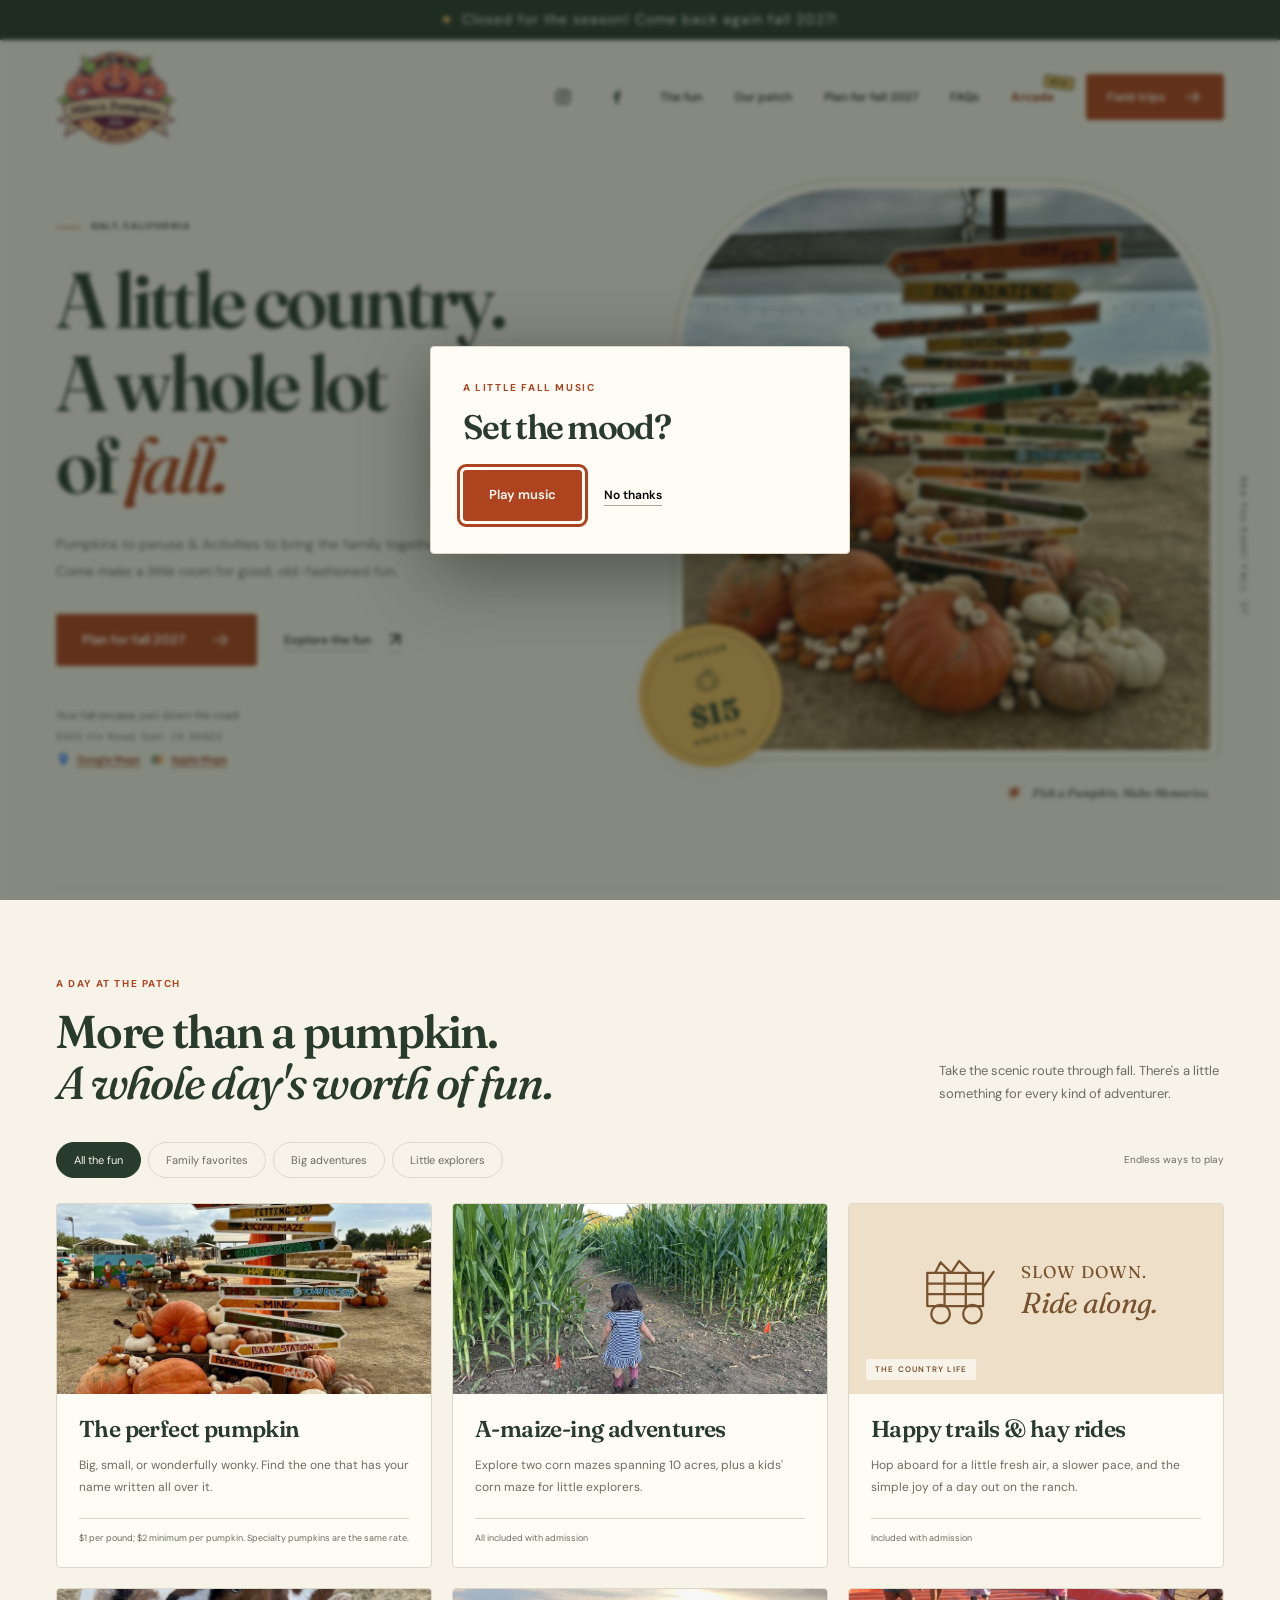
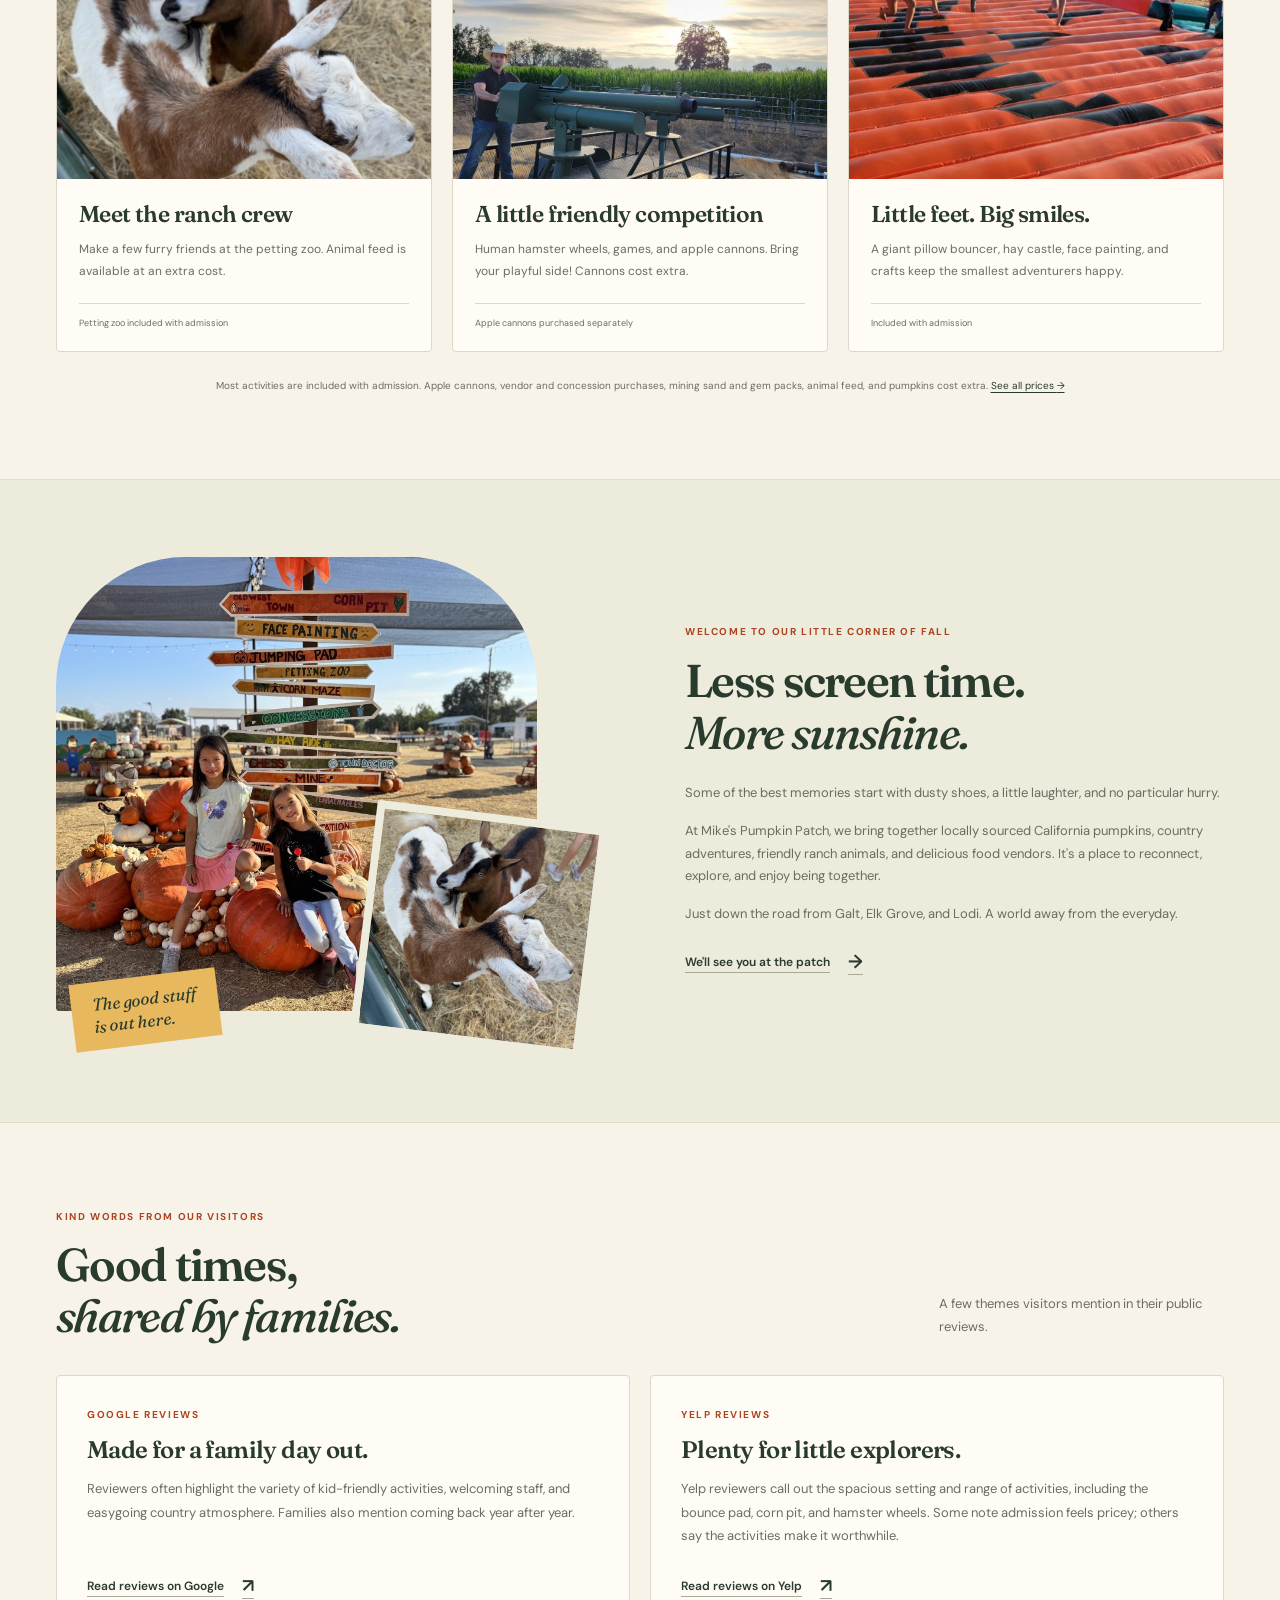
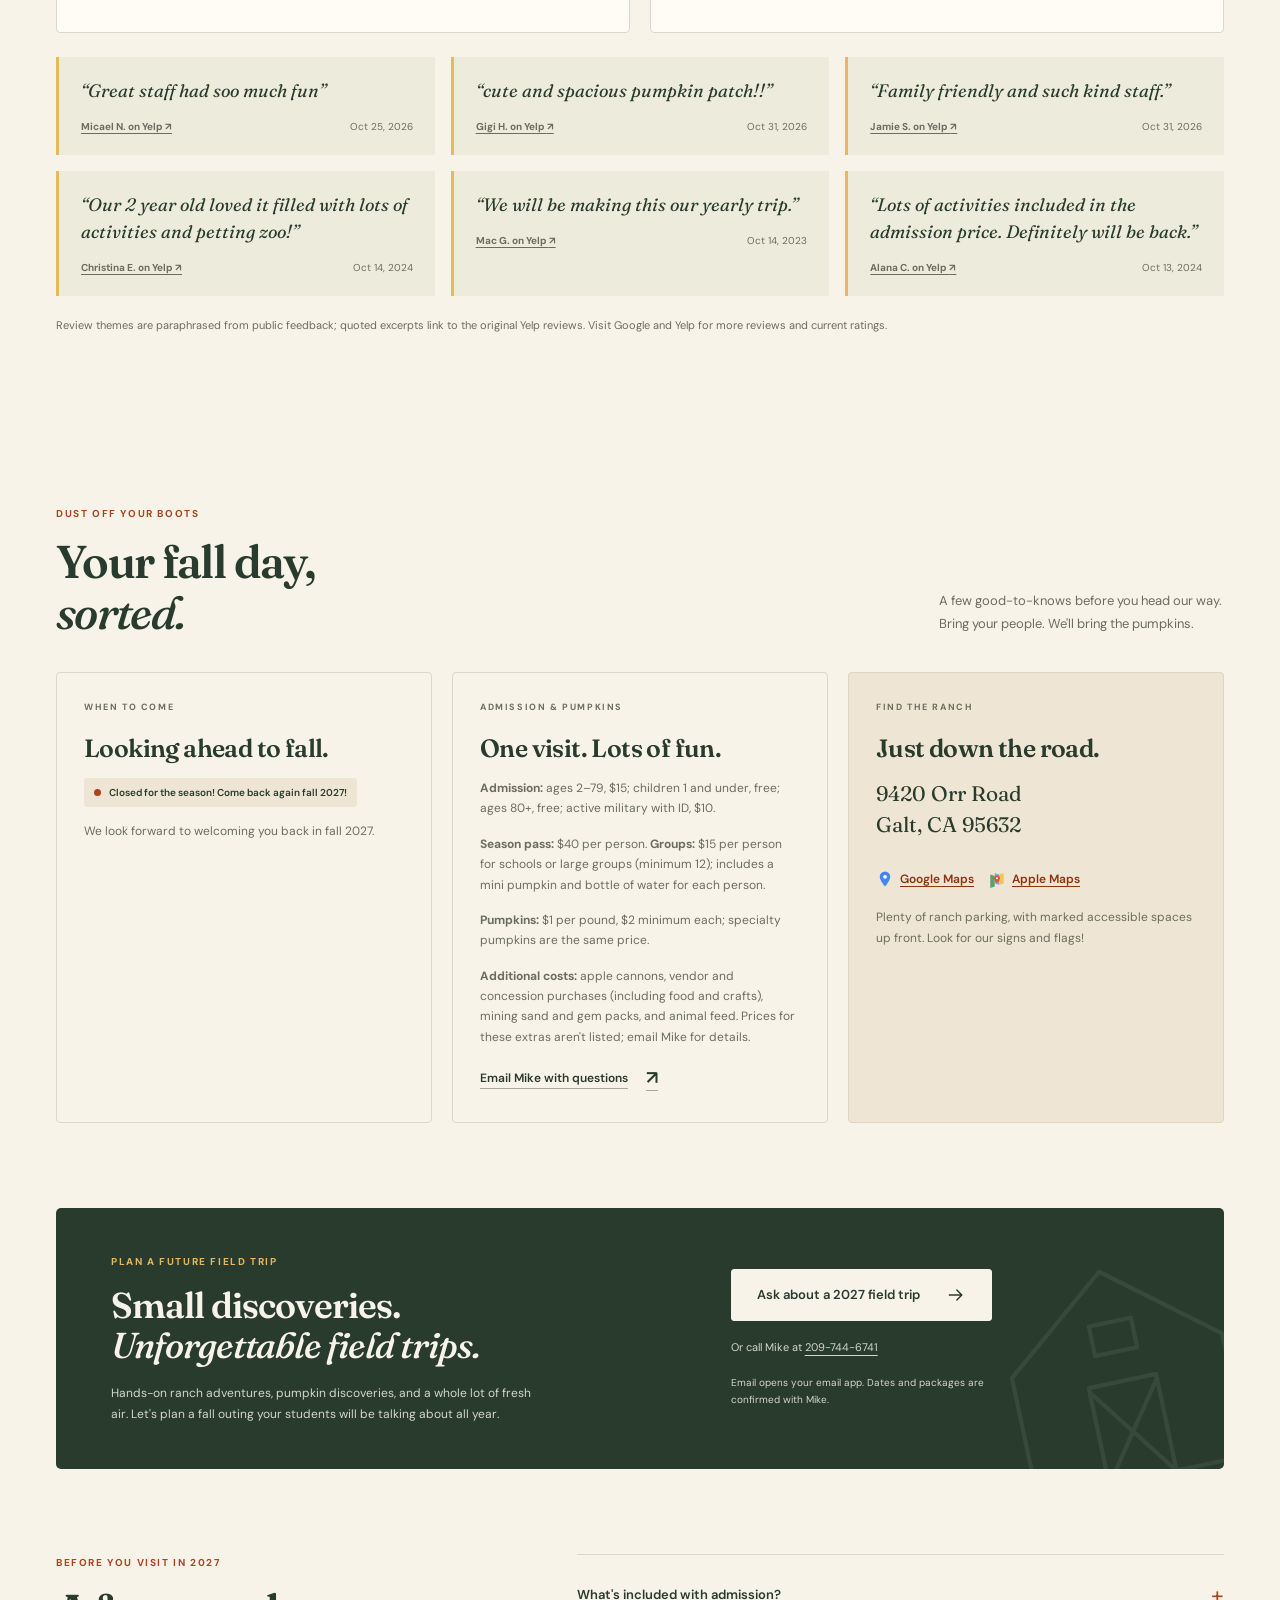
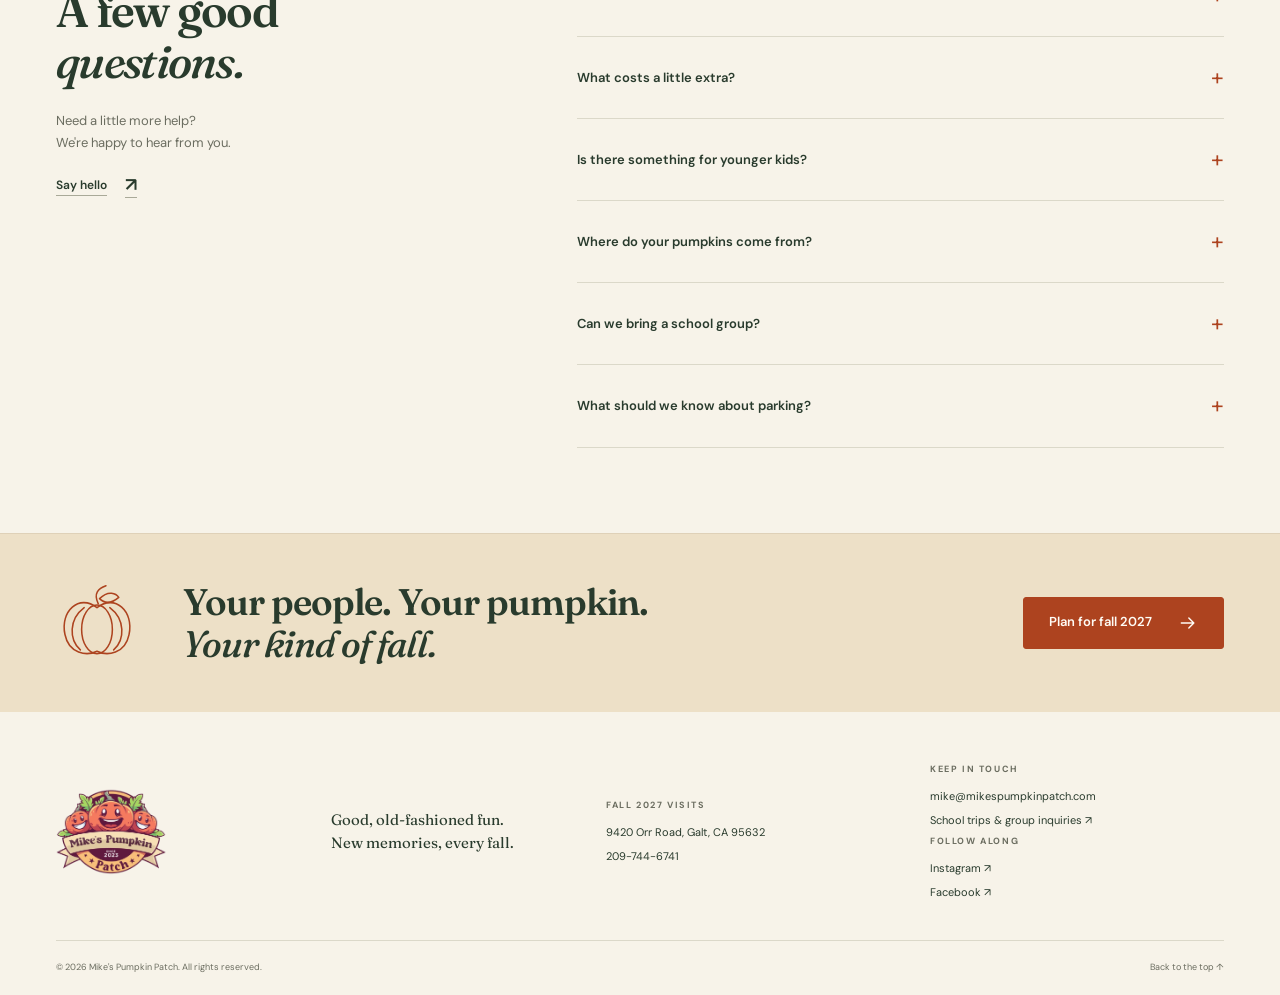
==== commit a17f8883: "prices, theme changes, added reviews" ====
--- a/index.html
+++ b/index.html
@@ -33,6 +33,8 @@
       </a>
       <button class="menu-toggle" type="button" aria-controls="main-nav" aria-expanded="false">Menu <span aria-hidden="true">&#9776;</span></button>
       <nav id="main-nav" class="main-nav" aria-label="Main navigation">
+        <a class="social-nav-link" href="https://www.instagram.com/mikespumpkinpatch/" target="_blank" rel="noopener noreferrer" aria-label="Mike's Pumpkin Patch on Instagram"><svg viewBox="0 0 24 24" aria-hidden="true"><rect x="3" y="3" width="18" height="18" rx="5"/><circle cx="12" cy="12" r="4"/><circle class="social-icon-dot" cx="18" cy="6.5" r="1"/></svg><span class="sr-only">Instagram (opens in a new tab)</span></a>
+        <a class="social-nav-link" href="https://www.facebook.com/mikes.pumpkin.patch/" target="_blank" rel="noopener noreferrer" aria-label="Mike's Pumpkin Patch on Facebook"><svg viewBox="0 0 24 24" aria-hidden="true"><path class="facebook-icon" d="M13.5 21v-8h2.7l.4-3h-3.1V8.1c0-.9.3-1.5 1.6-1.5h1.7V3.9c-.3 0-1.3-.1-2.5-.1-2.5 0-4.2 1.5-4.2 4.3V10H7.3v3h2.8v8h3.4Z"/></svg><span class="sr-only">Facebook (opens in a new tab)</span></a>
         <a href="#activities">The fun</a><a href="#about">Our patch</a><a href="#visit">Plan for fall 2027</a><a href="#faq">FAQs</a>
         <a class="arcade-link" href="arcade/index.html">Arcade <span class="new-sticker">NEW!</span></a>
         <a class="button button-small" href="#field-trips">Field trips <svg class="icon" aria-hidden="true"><use href="#arrow"/></svg></a>
@@ -66,36 +68,96 @@
       <div class="section-heading"><div><p class="eyebrow">A DAY AT THE PATCH</p><h2 id="activities-title">More than a pumpkin.<br><em>A whole day's worth of fun.</em></h2></div><p>Take the scenic route through fall. There's a little something for every kind of adventurer.</p></div>
       <div class="activity-toolbar"><div class="filters" role="group" aria-label="Filter activities"><button type="button" class="filter active" aria-pressed="true" data-filter="all">All the fun</button><button type="button" class="filter" aria-pressed="false" data-filter="family">Family favorites</button><button type="button" class="filter" aria-pressed="false" data-filter="adventure">Big adventures</button><button type="button" class="filter" aria-pressed="false" data-filter="little">Little explorers</button></div><span class="activity-count" aria-live="polite">Endless ways to play</span></div>
       <div class="activity-grid">
-        <article class="activity-card photo-card" data-category="family little"><div class="card-photo"><img src="assets/ranch-pumpkins.jpg" alt="Pumpkin display beneath the colorful activity signpost at Mike's Pumpkin Patch" width="768" height="1024" loading="lazy"><span class="card-label">THE FALL CLASSIC</span></div><div class="card-content"><h3>The perfect pumpkin</h3><p>Big, small, or wonderfully wonky. Find the one that has your name written all over it.</p><span class="card-note">$1 per pound; $2 minimum per pumpkin. Specialty pumpkins are the same rate.</span></div></article>
-        <article class="activity-card photo-card corn-card" data-category="family adventure"><div class="card-photo"><img src="assets/ranch-maze.jpg" alt="A child exploring a path between tall green corn stalks at Mike's" width="1024" height="768" loading="lazy"><span class="card-label">10 ACRES OF CORN MAZES</span></div><div class="card-content"><h3>A-maize-ing adventures</h3><p>Explore two corn mazes spanning 10 acres, plus a kids' corn maze for little explorers.</p><span class="card-note">All included with admission</span></div></article>
+        <article class="activity-card photo-card" data-category="family little"><div class="card-photo"><img src="assets/ranch-pumpkins.jpg" alt="Pumpkin display beneath the colorful activity signpost at Mike's Pumpkin Patch" width="768" height="1024" loading="lazy"></div><div class="card-content"><h3>The perfect pumpkin</h3><p>Big, small, or wonderfully wonky. Find the one that has your name written all over it.</p><span class="card-note">$1 per pound; $2 minimum per pumpkin. Specialty pumpkins are the same rate.</span></div></article>
+        <article class="activity-card photo-card corn-card" data-category="family adventure"><div class="card-photo"><img src="assets/ranch-maze.jpg" alt="A child exploring a path between tall green corn stalks at Mike's" width="1024" height="768" loading="lazy"></div><div class="card-content"><h3>A-maize-ing adventures</h3><p>Explore two corn mazes spanning 10 acres, plus a kids' corn maze for little explorers.</p><span class="card-note">All included with admission</span></div></article>
         <article class="activity-card illustrated-card wagon-card" data-category="family little"><div class="card-illustration"><svg class="illustration" aria-hidden="true"><use href="#wagon"/></svg><span class="illustration-word">SLOW DOWN.<br><em>Ride along.</em></span><span class="card-label">THE COUNTRY LIFE</span></div><div class="card-content"><h3>Happy trails &amp; hay rides</h3><p>Hop aboard for a little fresh air, a slower pace, and the simple joy of a day out on the ranch.</p><span class="card-note">Included with admission</span></div></article>
-        <article class="activity-card photo-card" data-category="family little"><div class="card-photo"><img src="assets/ranch-goats.jpg" alt="Three curious goats in the petting zoo at Mike's" width="768" height="1024" loading="lazy"><span class="card-label">MEET THE ANIMALS</span></div><div class="card-content"><h3>Meet the ranch crew</h3><p>Make a few furry friends at the petting zoo. Animal feed is available at an extra cost.</p><span class="card-note">Petting zoo included with admission</span></div></article>
-        <article class="activity-card photo-card" data-category="adventure"><div class="card-photo"><img src="assets/ranch-outing.jpg" alt="An apple cannon at Mike's with the corn maze and sunset in the background" width="1024" height="576" loading="lazy"><span class="card-label">BRING YOUR PLAYFUL SIDE</span></div><div class="card-content"><h3>A little friendly competition</h3><p>Human hamster wheels, games, and apple cannons. Bring your playful side! Cannons cost extra.</p><span class="card-note">Apple cannons purchased separately</span></div></article>
-        <article class="activity-card photo-card" data-category="family little"><div class="card-photo"><img src="assets/ranch-bouncer.png" alt="Children playing on the orange jumping pillow at Mike's" width="500" height="500" loading="lazy"><span class="card-label">BOUNCE INTO FALL</span></div><div class="card-content"><h3>Little feet. Big smiles.</h3><p>A giant pillow bouncer, hay castle, face painting, and crafts keep the smallest adventurers happy.</p><span class="card-note">Included with admission</span></div></article>
+        <article class="activity-card photo-card" data-category="family little"><div class="card-photo"><img src="assets/ranch-goats.jpg" alt="Three curious goats in the petting zoo at Mike's" width="768" height="1024" loading="lazy"></div><div class="card-content"><h3>Meet the ranch crew</h3><p>Make a few furry friends at the petting zoo. Animal feed is available at an extra cost.</p><span class="card-note">Petting zoo included with admission</span></div></article>
+        <article class="activity-card photo-card" data-category="adventure"><div class="card-photo"><img src="assets/ranch-outing.jpg" alt="An apple cannon at Mike's with the corn maze and sunset in the background" width="1024" height="576" loading="lazy"></div><div class="card-content"><h3>A little friendly competition</h3><p>Human hamster wheels, games, and apple cannons. Bring your playful side! Cannons cost extra.</p><span class="card-note">Apple cannons purchased separately</span></div></article>
+        <article class="activity-card photo-card" data-category="family little"><div class="card-photo"><img src="assets/ranch-bouncer.png" alt="Children playing on the orange jumping pillow at Mike's" width="500" height="500" loading="lazy"></div><div class="card-content"><h3>Little feet. Big smiles.</h3><p>A giant pillow bouncer, hay castle, face painting, and crafts keep the smallest adventurers happy.</p><span class="card-note">Included with admission</span></div></article>
       </div>
-      <p class="activities-note">Most activities are included with admission. The old site lists apple cannons, food and vendor purchases, mining packs, and animal feed as extra; individual prices are not published. <a href="#visit">See prices <span aria-hidden="true">&#8594;</span></a></p>
+      <p class="activities-note">Most activities are included with admission. Apple cannons, vendor and concession purchases, mining sand and gem packs, animal feed, and pumpkins cost extra. <a href="#visit">See all prices <span aria-hidden="true">&#8594;</span></a></p>
     </section>
     <section class="about-section" id="about" aria-labelledby="about-title">
       <div class="container about-grid"><div class="about-photos"><img class="about-main-photo" src="assets/ranch-pumpkin-picking.jpg" alt="Children enjoying the pumpkin display at Mike's" width="1024" height="768" loading="lazy"><img class="about-small-photo" src="assets/ranch-goats.jpg" alt="Friendly goats at the ranch petting zoo" width="768" height="1024" loading="lazy"><span class="photo-note">The good stuff<br>is out here.</span></div><div class="about-copy"><p class="eyebrow">WELCOME TO OUR LITTLE CORNER OF FALL</p><h2 id="about-title">Less screen time.<br><em>More sunshine.</em></h2><p>Some of the best memories start with dusty shoes, a little laughter, and no particular hurry.</p><p>At Mike's Pumpkin Patch, we bring together locally sourced California pumpkins, country adventures, friendly ranch animals, and delicious food vendors. It's a place to reconnect, explore, and enjoy being together.</p><p>Just down the road from Galt, Elk Grove, and Lodi. A world away from the everyday.</p><a class="text-link" href="#visit">We'll see you at the patch <span aria-hidden="true">&#8594;</span></a></div></div>
     </section>
-    <section class="section container gallery-section" id="photos" aria-labelledby="photos-title">
-      <div class="section-heading"><div><p class="eyebrow">A LITTLE LOOK AROUND</p><h2 id="photos-title">Real moments.<br><em>Right here at Mike's.</em></h2></div><p>Scenes from seasons past at the ranch. Select a photo for a closer look.</p></div>
-      <div class="ranch-gallery">
-        <a class="gallery-photo gallery-wide" href="assets/ranch-maze-aerial.jpg"><figure><img src="assets/ranch-maze-aerial.jpg" alt="An aerial view of the winding corn maze at Mike's" width="640" height="360" loading="lazy"><figcaption>A whole new perspective on getting lost.</figcaption></figure></a>
-        <a class="gallery-photo" href="assets/ranch-pumpkins.jpg"><figure><img src="assets/ranch-pumpkins.jpg" alt="Orange and white pumpkins surrounding the ranch's activity signpost" width="768" height="1024" loading="lazy"><figcaption>Every sign points to a good time.</figcaption></figure></a>
-        <a class="gallery-photo" href="assets/ranch-goats.jpg"><figure><img src="assets/ranch-goats.jpg" alt="Goats greeting visitors at the petting zoo" width="768" height="1024" loading="lazy"><figcaption>A few friendly faces to meet.</figcaption></figure></a>
-        <a class="gallery-photo gallery-wide" href="assets/ranch-pumpkin-picking.jpg"><figure><img src="assets/ranch-pumpkin-picking.jpg" alt="Two children posing with the pumpkin display at Mike's" width="1024" height="768" loading="lazy"><figcaption>Little moments. Big fall memories.</figcaption></figure></a>
+    <section class="section container reviews-section" id="reviews" aria-labelledby="reviews-title">
+      <div class="section-heading"><div><p class="eyebrow">KIND WORDS FROM OUR VISITORS</p><h2 id="reviews-title">Good times,<br><em>shared by families.</em></h2></div><p>A few themes visitors mention in their public reviews.</p></div>
+      <div class="review-grid">
+        <article class="review-card">
+          <p class="eyebrow">GOOGLE REVIEWS</p>
+          <h3>Made for a family day out.</h3>
+          <p>Reviewers often highlight the variety of kid-friendly activities, welcoming staff, and easygoing country atmosphere. Families also mention coming back year after year.</p>
+          <a class="text-link" href="https://www.google.com/maps/place/Mike's+Pumpkin+Patch,+9420+Orr+Rd,+Galt,+CA+95632" target="_blank" rel="noopener noreferrer">Read reviews on Google <span aria-hidden="true">&#8599;</span><span class="sr-only"> (opens in a new tab)</span></a>
+        </article>
+        <article class="review-card">
+          <p class="eyebrow">YELP REVIEWS</p>
+          <h3>Plenty for little explorers.</h3>
+          <p>Yelp reviewers call out the spacious setting and range of activities, including the bounce pad, corn pit, and hamster wheels. Some note admission feels pricey; others say the activities make it worthwhile.</p>
+          <a class="text-link" href="https://www.yelp.com/biz/mikes-pumpkin-patch-galt" target="_blank" rel="noopener noreferrer">Read reviews on Yelp <span aria-hidden="true">&#8599;</span><span class="sr-only"> (opens in a new tab)</span></a>
+        </article>
       </div>
-      <p class="gallery-note">Want another look? <a class="text-link" href="https://www.google.com/maps/search/?api=1&amp;query=Mike%27s+Pumpkin+Patch+9420+Orr+Road+Galt+CA" target="_blank" rel="noopener noreferrer">See the ranch on Google Maps <span aria-hidden="true">&#8599;</span><span class="sr-only"> (opens in a new tab)</span></a></p>
+      <div class="review-quotes" aria-label="Selected Yelp review excerpts">
+        <blockquote class="review-quote">
+          <p>“Great staff had soo much fun”</p>
+          <footer><a href="https://www.yelp.com/biz/mike-s-pumpkin-patch-galt-3?adjust_creative=yahoo&amp;hrid=-cCbJGbr1n_zuujv50ogHQ" target="_blank" rel="noopener noreferrer">Micael N. on Yelp <span aria-hidden="true">&#8599;</span><span class="sr-only"> (opens in a new tab)</span></a><span>Oct 25, 2026</span></footer>
+        </blockquote>
+        <blockquote class="review-quote">
+          <p>“cute and spacious pumpkin patch!!”</p>
+          <footer><a href="https://www.yelp.com/biz/mike-s-pumpkin-patch-galt-3?adjust_creative=yahoo&amp;hrid=b-0DJVTi2D9t80m593gUUQ" target="_blank" rel="noopener noreferrer">Gigi H. on Yelp <span aria-hidden="true">&#8599;</span><span class="sr-only"> (opens in a new tab)</span></a><span>Oct 31, 2026</span></footer>
+        </blockquote>
+        <blockquote class="review-quote">
+          <p>“Family friendly and such kind staff.”</p>
+          <footer><a href="https://www.yelp.com/biz/mike-s-pumpkin-patch-galt-3?adjust_creative=yahoo&amp;hrid=nBTHF_natjrxVL9XPtBpwg" target="_blank" rel="noopener noreferrer">Jamie S. on Yelp <span aria-hidden="true">&#8599;</span><span class="sr-only"> (opens in a new tab)</span></a><span>Oct 31, 2026</span></footer>
+        </blockquote>
+        <blockquote class="review-quote">
+          <p>“Our 2 year old loved it filled with lots of activities and petting zoo!”</p>
+          <footer><a href="https://www.yelp.com/biz/mike-s-pumpkin-patch-galt-3" target="_blank" rel="noopener noreferrer">Christina E. on Yelp <span aria-hidden="true">&#8599;</span><span class="sr-only"> (opens in a new tab)</span></a><span>Oct 14, 2024</span></footer>
+        </blockquote>
+        <blockquote class="review-quote">
+          <p>“We will be making this our yearly trip.”</p>
+          <footer><a href="https://www.yelp.com/biz/mike-s-pumpkin-patch-galt-3" target="_blank" rel="noopener noreferrer">Mac G. on Yelp <span aria-hidden="true">&#8599;</span><span class="sr-only"> (opens in a new tab)</span></a><span>Oct 14, 2023</span></footer>
+        </blockquote>
+        <blockquote class="review-quote">
+          <p>“Lots of activities included in the admission price. Definitely will be back.”</p>
+          <footer><a href="https://www.yelp.com/biz/mike-s-pumpkin-patch-galt-3" target="_blank" rel="noopener noreferrer">Alana C. on Yelp <span aria-hidden="true">&#8599;</span><span class="sr-only"> (opens in a new tab)</span></a><span>Oct 13, 2024</span></footer>
+        </blockquote>
+      </div>
+      <p class="reviews-note">Review themes are paraphrased from public feedback; quoted excerpts link to the original Yelp reviews. Visit Google and Yelp for more reviews and current ratings.</p>
     </section>
     <section class="section container" id="visit" aria-labelledby="visit-title">
       <div class="section-heading"><div><p class="eyebrow">DUST OFF YOUR BOOTS</p><h2 id="visit-title">Your fall day,<br><em>sorted.</em></h2></div><p>A few good-to-knows before you head our way. Bring your people. We'll bring the pumpkins.</p></div>
-      <div class="visit-grid"><article class="visit-card"><span class="eyebrow">WHEN TO COME</span><h3>Looking ahead to fall.</h3><div class="season-badge"><span class="status-dot" aria-hidden="true"></span> Closed for the season! Come back again fall 2027!</div><p>We look forward to welcoming you back in fall 2027. Call Mike for future opening dates and hours.</p><a class="text-link" href="tel:+12097446741">209-744-6741 <span aria-hidden="true">&#8599;</span></a></article><article class="visit-card"><span class="eyebrow">ADMISSION &amp; PUMPKINS</span><h3>One visit. Lots of fun.</h3><p><strong>Admission:</strong> ages 2–79, $15; children 1 and under, free; ages 80+, free; active military with ID, $10.</p><p><strong>Season pass:</strong> $40 per person. <strong>Groups:</strong> $15 per person for schools or large groups (minimum 12); includes a mini pumpkin and bottle of water for each person.</p><p><strong>Pumpkins:</strong> $1 per pound, $2 minimum each; specialty pumpkins are the same price.</p><p>The old site lists apple cannons, concessions, mining packs, and animal feed as extra, but does not publish their individual prices.</p><a class="text-link" href="https://mikespumpkinpatch.com/prices-and-activities/" target="_blank" rel="noopener noreferrer">See the old site's prices &amp; activities <span aria-hidden="true">&#8599;</span><span class="sr-only"> (opens in a new tab)</span></a><a class="text-link" href="tel:+12097446741">Call Mike with questions <span aria-hidden="true">&#8599;</span></a></article><article class="visit-card location-card"><span class="eyebrow">FIND THE RANCH</span><h3>Just down the road.</h3><address>9420 Orr Road<br>Galt, CA 95632</address><div class="map-links" aria-label="Open address in a map app"><a href="https://www.google.com/maps/search/?api=1&amp;query=9420+Orr+Road+Galt+CA+95632" target="_blank" rel="noopener noreferrer"><svg aria-hidden="true" viewBox="0 0 24 24"><path fill="#4285f4" d="M12 2a7 7 0 0 0-7 7c0 5 7 13 7 13s7-8 7-13a7 7 0 0 0-7-7Z"/><circle cx="12" cy="9" r="2.5" fill="#fff"/></svg>Google Maps<span class="sr-only"> (opens in a new tab)</span></a><a href="https://maps.apple.com/?daddr=9420%20Orr%20Road%2C%20Galt%2C%20CA%2095632" target="_blank" rel="noopener noreferrer"><svg aria-hidden="true" viewBox="0 0 24 24"><path fill="#54a56b" d="m3 6 6 2v14l-6 2z"/><path fill="#77b5e8" d="m9 4 6 2v14l-6-2z"/><path fill="#f2c45c" d="m15 6 6-2v14l-6 2z"/><path fill="#e45742" d="M12 7a4 4 0 0 0-4 4c0 3 4 7 4 7s4-4 4-7a4 4 0 0 0-4-4Z"/><circle cx="12" cy="11" r="1.3" fill="#fff"/></svg>Apple Maps<span class="sr-only"> (opens in a new tab)</span></a></div><p>Plenty of ranch parking, with marked accessible spaces up front. Look for our signs and flags!</p></article></div>
+      <div class="visit-grid">
+        <article class="visit-card">
+          <span class="eyebrow">WHEN TO COME</span>
+          <h3>Looking ahead to fall.</h3>
+          <div class="season-badge"><span class="status-dot" aria-hidden="true"></span> Closed for the season! Come back again fall 2027!</div>
+          <p>We look forward to welcoming you back in fall 2027.</p>
+        </article>
+        <article class="visit-card">
+          <span class="eyebrow">ADMISSION &amp; PUMPKINS</span>
+          <h3>One visit. Lots of fun.</h3>
+          <p><strong>Admission:</strong> ages 2–79, $15; children 1 and under, free; ages 80+, free; active military with ID, $10.</p>
+          <p><strong>Season pass:</strong> $40 per person. <strong>Groups:</strong> $15 per person for schools or large groups (minimum 12); includes a mini pumpkin and bottle of water for each person.</p>
+          <p><strong>Pumpkins:</strong> $1 per pound, $2 minimum each; specialty pumpkins are the same price.</p>
+          <p><strong>Additional costs:</strong> apple cannons, vendor and concession purchases (including food and crafts), mining sand and gem packs, and animal feed. Prices for these extras aren't listed; email Mike for details.</p>
+          <a class="text-link" href="mailto:mike@mikespumpkinpatch.com?subject=Patch%20pricing%20question">Email Mike with questions <span aria-hidden="true">&#8599;</span></a>
+        </article>
+        <article class="visit-card location-card">
+          <span class="eyebrow">FIND THE RANCH</span>
+          <h3>Just down the road.</h3>
+          <address>9420 Orr Road<br>Galt, CA 95632</address>
+          <div class="map-links" aria-label="Open address in a map app">
+            <a href="https://www.google.com/maps/search/?api=1&amp;query=9420+Orr+Road+Galt+CA+95632" target="_blank" rel="noopener noreferrer"><svg aria-hidden="true" viewBox="0 0 24 24"><path fill="#4285f4" d="M12 2a7 7 0 0 0-7 7c0 5 7 13 7 13s7-8 7-13a7 7 0 0 0-7-7Z"/><circle cx="12" cy="9" r="2.5" fill="#fff"/></svg>Google Maps<span class="sr-only"> (opens in a new tab)</span></a>
+            <a href="https://maps.apple.com/?daddr=9420%20Orr%20Road%2C%20Galt%2C%20CA%2095632" target="_blank" rel="noopener noreferrer"><svg aria-hidden="true" viewBox="0 0 24 24"><path fill="#54a56b" d="m3 6 6 2v14l-6 2z"/><path fill="#77b5e8" d="m9 4 6 2v14l-6-2z"/><path fill="#f2c45c" d="m15 6 6-2v14l-6 2z"/><path fill="#e45742" d="M12 7a4 4 0 0 0-4 4c0 3 4 7 4 7s4-4 4-7a4 4 0 0 0-4-4Z"/><circle cx="12" cy="11" r="1.3" fill="#fff"/></svg>Apple Maps<span class="sr-only"> (opens in a new tab)</span></a>
+          </div>
+          <p>Plenty of ranch parking, with marked accessible spaces up front. Look for our signs and flags!</p>
+        </article>
+      </div>
     </section>
     <section class="field-trip-section container" id="field-trips" aria-labelledby="field-title"><div class="field-trip-decoration" aria-hidden="true"><svg class="icon"><use href="#barn"/></svg></div><div><p class="eyebrow">PLAN A FUTURE FIELD TRIP</p><h2 id="field-title">Small discoveries.<br><em>Unforgettable field trips.</em></h2><p>Hands-on ranch adventures, pumpkin discoveries, and a whole lot of fresh air. Let's plan a fall outing your students will be talking about all year.</p></div><div class="field-trip-actions"><a class="button button-cream" href="mailto:mike@mikespumpkinpatch.com?subject=2027%20Field%20Trip%20Inquiry">Ask about a 2027 field trip <svg class="icon" aria-hidden="true"><use href="#arrow"/></svg></a><span>Or call Mike at <a href="tel:+12097446741">209-744-6741</a></span><small>Email opens your email app. Dates and packages are confirmed with Mike.</small></div></section>
     <section class="section container faq-section" id="faq" aria-labelledby="faq-title"><div class="faq-intro"><p class="eyebrow">BEFORE YOU VISIT IN 2027</p><h2 id="faq-title">A few good<br><em>questions.</em></h2><p>Need a little more help?<br>We're happy to hear from you.</p><a class="text-link" href="mailto:mike@mikespumpkinpatch.com">Say hello <span aria-hidden="true">&#8599;</span></a></div><div class="faq-list">
       <details><summary>What's included with admission? <span aria-hidden="true">+</span></summary><p>Most activities! Explore two corn mazes spanning 10 acres, plus a kids' corn maze, the old west town, pillow bouncer, corn pit, human hamster wheel, hay rides, play area, Terrainables cart rides, hay castle, petting zoo, kids' hay maze, face painting, crafts, games, and music. Contact us to confirm availability for your visit.</p></details>
-      <details><summary>What costs a little extra? <span aria-hidden="true">+</span></summary><p>Pumpkins are $1 per pound with a $2 minimum per pumpkin; specialty pumpkins are the same rate. The old site also lists apple cannons, food and vendor purchases, mining sand and gem packs, and animal feed as extra, but does not publish individual prices for those items.</p></details>
+      <details><summary>What costs a little extra? <span aria-hidden="true">+</span></summary><p>Pumpkins are $1 per pound with a $2 minimum per pumpkin; specialty pumpkins are the same rate. Apple cannons, vendor and concession purchases (including food and crafts), mining sand and gem packs, and animal feed also cost extra. Call Mike for prices on these items.</p></details>
       <details><summary>Is there something for younger kids? <span aria-hidden="true">+</span></summary><p>Absolutely. Our smaller corn maze, kids' hay maze, play area, hay castle, petting zoo, crafts, and face painting offer plenty to explore. Supervise children and follow posted activity rules.</p></details>
       <details><summary>Where do your pumpkins come from? <span aria-hidden="true">+</span></summary><p>Our pumpkins are locally sourced as needed from California ranches. Pumpkins are $1 per pound, with a $2 minimum per pumpkin; specialty pumpkins are the same rate.</p></details>
       <details><summary>Can we bring a school group? <span aria-hidden="true">+</span></summary><p>Groups are $15 per person, including a mini pumpkin and bottle of water for each person, with a minimum group size of 12. Call <a href="tel:+12097446741">209-744-6741</a> or email <a href="mailto:mike@mikespumpkinpatch.com">mike@mikespumpkinpatch.com</a> to arrange a visit.</p></details>
@@ -110,6 +172,6 @@
   </dialog>
   <button class="music-toggle" id="music-toggle" type="button" aria-pressed="false" aria-label="Play background music" hidden>Play music</button>
   <p class="sr-only" id="music-status" aria-live="polite"></p>
-  <footer class="site-footer"><div class="container"><div class="footer-top"><a class="brand footer-brand" href="#home" aria-label="Mike's Pumpkin Patch home"><img class="brand-logo" src="assets/mikes-original-logo.webp" alt="Mike's Pumpkin Patch, since 2023" width="500" height="398" loading="lazy"></a><p>Good, old-fashioned fun.<br>New memories, every fall.</p><div><span class="eyebrow">FALL 2027 VISITS</span><address>9420 Orr Road, Galt, CA 95632</address><a href="tel:+12097446741">209-744-6741</a></div><div><span class="eyebrow">KEEP IN TOUCH</span><a href="mailto:mike@mikespumpkinpatch.com">mike@mikespumpkinpatch.com</a><a href="#field-trips">School trips &amp; group inquiries <span aria-hidden="true">&#8599;</span></a></div></div><div class="footer-bottom"><span>&copy; <span id="copyright-year">2026</span> Mike's Pumpkin Patch. All rights reserved.</span><a href="#home">Back to the top &#8593;</a></div></div></footer>
+  <footer class="site-footer"><div class="container"><div class="footer-top"><a class="brand footer-brand" href="#home" aria-label="Mike's Pumpkin Patch home"><img class="brand-logo" src="assets/mikes-original-logo.webp" alt="Mike's Pumpkin Patch, since 2023" width="500" height="398" loading="lazy"></a><p>Good, old-fashioned fun.<br>New memories, every fall.</p><div><span class="eyebrow">FALL 2027 VISITS</span><address>9420 Orr Road, Galt, CA 95632</address><a href="tel:+12097446741">209-744-6741</a></div><div><span class="eyebrow">KEEP IN TOUCH</span><a href="mailto:mike@mikespumpkinpatch.com">mike@mikespumpkinpatch.com</a><a href="#field-trips">School trips &amp; group inquiries <span aria-hidden="true">&#8599;</span></a><span class="eyebrow social-label">FOLLOW ALONG</span><a href="https://www.instagram.com/mikespumpkinpatch/" target="_blank" rel="noopener noreferrer">Instagram <span aria-hidden="true">&#8599;</span><span class="sr-only"> (opens in a new tab)</span></a><a href="https://www.facebook.com/mikes.pumpkin.patch/" target="_blank" rel="noopener noreferrer">Facebook <span aria-hidden="true">&#8599;</span><span class="sr-only"> (opens in a new tab)</span></a></div></div><div class="footer-bottom"><span>&copy; <span id="copyright-year">2026</span> Mike's Pumpkin Patch. All rights reserved.</span><a href="#home">Back to the top &#8593;</a></div></div></footer>
 </body>
 </html>
--- a/styles.css
+++ b/styles.css
@@ -1,14 +1,13 @@
 :root{--cream:#f7f3e9;--paper:#fffcf5;--ink:#293b2d;--muted:#6b6d60;--orange:#ad431f;--orange-dark:#8c3215;--gold:#e7b85e;--line:#dbd8c9;--serif:"Fraunces",Georgia,serif;--sans:"DM Sans",Arial,sans-serif}
 *{box-sizing:border-box}html{scroll-behavior:smooth;scroll-padding-top:24px}body{margin:0;background:var(--cream);color:var(--ink);font-family:var(--sans);font-size:15px;line-height:1.7}a{color:inherit;text-decoration:none}button{font:inherit;cursor:pointer}img{display:block;width:100%;height:auto}h1,h2,h3,p{margin:0}h1,h2,h3{font-family:var(--serif);font-weight:600;line-height:1.12}h2{font-size:46px;letter-spacing:-1.7px}h2 em{font-weight:500}h3{font-size:25px;letter-spacing:-.6px}em{font-style:italic}address{font-style:normal}.container{max-width:1240px;width:calc(100% - 112px);margin-inline:auto}.icon-library{position:absolute;width:0;height:0;overflow:hidden}.icon{width:24px;height:24px;fill:none;stroke:currentColor;stroke-width:1.7;stroke-linecap:round;stroke-linejoin:round;flex-shrink:0}.sr-only{position:absolute;width:1px;height:1px;padding:0;margin:-1px;overflow:hidden;clip:rect(0,0,0,0);white-space:nowrap;border:0}.skip-link{position:fixed;top:-80px;left:16px;padding:12px 20px;background:var(--ink);color:white;z-index:100}.skip-link:focus{top:12px}:focus-visible{outline:3px solid var(--orange);outline-offset:5px}section[id]{scroll-margin-top:30px}
-.announcement{min-height:38px;background:var(--ink);color:var(--cream);display:flex;align-items:center;justify-content:center;gap:12px;font-size:10px;letter-spacing:1.2px;padding:8px 20px}.announcement>a{margin-left:32px;text-decoration:underline;text-underline-offset:4px;letter-spacing:.2px;font-size:11px}.announcement-divider{opacity:.45}.status-dot{width:7px;height:7px;background:#d7af6b;border-radius:50%;display:inline-block;flex-shrink:0}.header-inner{display:flex;align-items:center;justify-content:space-between;min-height:115px}.brand{display:inline-flex;align-items:center;gap:10px}.brand-icon{width:51px;height:57px;color:var(--orange);stroke-width:1.7}.brand-name{display:block;font-family:var(--serif);font-size:35px;font-weight:700;line-height:1.15;letter-spacing:-1.4px}.brand-subtitle{display:block;font-size:9px;letter-spacing:2.1px;font-weight:700}.main-nav{display:flex;align-items:center;gap:32px;font-size:12px;font-weight:600}.main-nav>a:not(.button):hover{color:var(--orange)}.button{display:inline-flex;justify-content:center;align-items:center;gap:26px;border:1px solid var(--orange);background:var(--orange);color:var(--paper);padding:15px 25px;font-size:13px;font-weight:600;line-height:1.4;border-radius:3px;transition:background .2s,transform .2s}.button:hover{background:var(--orange-dark);transform:translateY(-2px)}.button .icon{width:20px;height:20px}.button-small{padding:12px 20px;gap:18px;font-size:12px}.menu-toggle{display:none}.eyebrow{font-family:var(--sans);font-size:10px;letter-spacing:1.6px;font-weight:700;line-height:1.7}.text-link{display:inline-flex;align-items:center;gap:18px;font-weight:600;font-size:12px;text-decoration:underline;text-underline-offset:6px;text-decoration-color:#a9a998}.text-link:hover{color:var(--orange)}.text-link>span{font-size:19px}
+.announcement{min-height:38px;background:var(--ink);color:var(--cream);display:flex;align-items:center;justify-content:center;gap:12px;font-size:10px;letter-spacing:1.2px;padding:8px 20px}.announcement>a{margin-left:32px;text-decoration:underline;text-underline-offset:4px;letter-spacing:.2px;font-size:11px}.announcement-divider{opacity:.45}.status-dot{width:7px;height:7px;background:#d7af6b;border-radius:50%;display:inline-block;flex-shrink:0}.header-inner{display:flex;align-items:center;justify-content:space-between;min-height:115px}.brand{display:inline-flex;align-items:center;gap:10px}.brand-icon{width:51px;height:57px;color:var(--orange);stroke-width:1.7}.brand-name{display:block;font-family:var(--serif);font-size:35px;font-weight:700;line-height:1.15;letter-spacing:-1.4px}.brand-subtitle{display:block;font-size:9px;letter-spacing:2.1px;font-weight:700}.main-nav{display:flex;align-items:center;gap:32px;font-size:12px;font-weight:600}.main-nav>a:not(.button):hover{color:var(--orange)}.main-nav .social-nav-link{display:inline-flex;align-items:center;justify-content:center;width:22px;height:30px;color:var(--ink);transition:color .2s}.main-nav .social-nav-link:hover{color:var(--orange)}.social-nav-link svg{width:18px;height:18px;fill:none;stroke:currentColor;stroke-width:1.8;stroke-linecap:round;stroke-linejoin:round}.social-nav-link .social-icon-dot{fill:currentColor;stroke:none}.social-nav-link .facebook-icon{fill:currentColor;stroke:none}.button{display:inline-flex;justify-content:center;align-items:center;gap:26px;border:1px solid var(--orange);background:var(--orange);color:var(--paper);padding:15px 25px;font-size:13px;font-weight:600;line-height:1.4;border-radius:3px;transition:background .2s,transform .2s}.button:hover{background:var(--orange-dark);transform:translateY(-2px)}.button .icon{width:20px;height:20px}.button-small{padding:12px 20px;gap:18px;font-size:12px}.menu-toggle{display:none}.eyebrow{font-family:var(--sans);font-size:10px;letter-spacing:1.6px;font-weight:700;line-height:1.7}.text-link{display:inline-flex;align-items:center;gap:18px;font-weight:600;font-size:12px;text-decoration:underline;text-underline-offset:6px;text-decoration-color:#a9a998}.text-link:hover{color:var(--orange)}.text-link>span{font-size:19px}
 .hero{display:grid;grid-template-columns:1.08fr 1fr;gap:42px;align-items:center;padding-block:34px 75px}.hero-copy{padding-bottom:15px}.hero .eyebrow{display:flex;align-items:center;gap:10px;font-size:9px;letter-spacing:1.2px}.little-rule{width:25px;height:1px;background:var(--orange)}.small-star{font-size:15px;color:var(--orange)}h1{font-size:clamp(58px,6.1vw,85px);letter-spacing:-3.8px;line-height:1.06;margin-block:24px}h1 em{color:var(--orange);font-weight:500}.hero-description{font-size:14px;color:var(--muted);line-height:1.9}.hero-actions{display:flex;gap:27px;align-items:center;margin-top:30px}.hero-footnote{display:grid;grid-template-columns:18px 1fr;gap:0 8px;font-size:11px;margin-top:40px;color:var(--muted)}.hero-footnote .icon{width:17px;height:19px;grid-row:span 2;color:var(--orange)}.hero-footnote>.hero-address{font-size:10px;letter-spacing:.6px;margin-top:3px}.hero-art{position:relative;padding:0 14px 0 0}.photo-frame{position:relative;border-radius:160px 160px 4px 4px;overflow:hidden;aspect-ratio:.94;outline:1px solid #bdba9e;outline-offset:9px}.photo-frame img{height:100%;object-fit:cover;object-position:50% 52%}.photo-frame:after{content:"";position:absolute;inset:0;background:linear-gradient(0deg,#5a2c1320,transparent 55%)}.harvest-stamp{position:absolute;left:-44px;bottom:47px;width:143px;height:143px;background:var(--gold);border-radius:50%;outline:1px dashed #775923;outline-offset:-9px;display:flex;flex-direction:column;align-items:center;justify-content:center;transform:rotate(-13deg);box-shadow:0 5px 20px #40281012}.harvest-stamp>span{font-size:8px;letter-spacing:1.2px;font-weight:600}.harvest-stamp .icon{width:27px;height:27px;margin:6px 0}.harvest-stamp strong{font-family:var(--serif);font-size:19px;font-style:italic;font-weight:500;margin-bottom:5px}.photo-caption{display:flex;justify-content:flex-end;align-items:center;gap:10px;margin-top:23px;font-size:12px;font-family:var(--serif);font-style:italic}.photo-caption>span{color:var(--orange);font-size:24px}.hero-year{position:absolute;right:-27px;top:46%;writing-mode:vertical-rl;font-size:9px;letter-spacing:2.3px}.feature-strip{background:#e9e8d8;border-block:1px solid #d7d7c4}.feature-strip .container{display:flex;align-items:center;justify-content:space-between;gap:18px;min-height:66px;font-size:10px;font-weight:600;letter-spacing:2px}.strip-star{color:var(--orange);font-size:22px}
 .section{padding-block:85px}.section-heading{display:flex;align-items:flex-end;justify-content:space-between;gap:45px;margin-bottom:33px}.section-heading .eyebrow{color:var(--orange);margin-bottom:14px}.section-heading>p{max-width:285px;color:var(--muted);font-size:13px;margin-bottom:4px}.activity-toolbar{display:flex;justify-content:space-between;align-items:center;gap:20px;margin-bottom:25px}.filters{display:flex;gap:7px;flex-wrap:wrap}.filter{border:1px solid var(--line);color:var(--muted);background:transparent;padding:8px 17px;border-radius:25px;font-size:11px}.filter.active{background:var(--ink);border-color:var(--ink);color:var(--cream)}.filter:hover:not(.active){background:#ece8dd}.activity-count{font-size:10px;color:var(--muted);white-space:nowrap}.activity-grid{display:grid;grid-template-columns:repeat(3,1fr);gap:20px}.activity-card{border:1px solid var(--line);border-radius:4px;overflow:hidden;background:var(--paper)}.activity-card[hidden]{display:none}.card-photo{height:190px;position:relative}.card-photo img{height:100%;object-fit:cover}.card-label{position:absolute;bottom:14px;left:17px;font-size:8px;letter-spacing:1.2px;font-weight:600;background:var(--cream);padding:4px 9px;border-radius:2px}.card-content{padding:23px 22px 20px}.card-number{font-size:9px;letter-spacing:1px;color:var(--orange);display:block;margin-bottom:9px}.card-content h3{font-size:23px}.card-content p{font-size:12px;color:var(--muted);margin-top:12px;line-height:1.8}.card-note{font-size:9px;color:var(--muted);border-top:1px solid var(--line);display:block;margin-top:20px;padding-top:12px}.card-illustration{height:190px;position:relative;display:flex;align-items:center;justify-content:center;gap:22px;padding-bottom:15px;background:#dfe3cc;color:#3e5231}.illustration{width:85px;height:85px;fill:none;stroke:currentColor;stroke-width:1.7;stroke-linejoin:round;stroke-linecap:round}.illustration-word{font-family:var(--serif);font-size:17px;line-height:1.4;letter-spacing:1px}.illustration-word em{font-size:29px;letter-spacing:-.7px}.wagon-card .card-illustration{background:#eee0c8;color:#78512e}.compact-card{display:flex;gap:17px;padding:24px 20px;background:transparent}.activity-icon{width:37px;height:40px;color:var(--orange);margin-top:20px}.compact-card h3{font-size:21px}.compact-card p{font-size:12px;color:var(--muted);margin-top:10px}.drawn-icon{color:var(--orange);font-size:48px;line-height:1;margin-top:18px;flex-shrink:0;width:37px}.activities-note{font-size:10px;color:var(--muted);text-align:center;margin-top:25px}.activities-note a{color:var(--ink);text-decoration:underline;text-underline-offset:3px;white-space:nowrap}
 .about-section{background:#ecebdc;border-block:1px solid #deddca;padding-block:77px}.about-grid{display:grid;grid-template-columns:1fr 1fr;gap:90px;align-items:center}.about-photos{position:relative;padding-right:58px;padding-bottom:34px}.about-main-photo{border-radius:130px 130px 3px 3px;aspect-ratio:1.06;object-fit:cover}.about-small-photo{position:absolute;bottom:0;right:0;width:43%;border:8px solid #ecebdc;transform:rotate(7deg);border-radius:3px}.photo-note{position:absolute;left:16px;bottom:0;background:var(--gold);padding:12px 21px;transform:rotate(-7deg);font-family:var(--serif);font-size:17px;font-style:italic;line-height:1.3}.about-copy .eyebrow{color:var(--orange);margin-bottom:15px}.about-copy h2{margin-bottom:24px}.about-copy>p:not(.eyebrow){color:var(--muted);font-size:13px;margin-bottom:16px}.about-copy .text-link{margin-top:5px}.visit-grid{display:grid;grid-template-columns:repeat(3,1fr);gap:20px}.visit-card{padding:27px;border:1px solid var(--line);border-radius:4px;display:flex;flex-direction:column;align-items:flex-start}.visit-card>.eyebrow{font-size:9px;color:var(--muted);margin-bottom:19px}.visit-card h3{margin-bottom:16px}.visit-card>p{font-size:12px;color:var(--muted);margin-bottom:15px}.visit-card>.text-link,.visit-card>.button{margin-top:auto}.open-badge{display:flex;gap:8px;align-items:center;background:#e5e9da;color:#32462b;font-size:10px;font-weight:600;padding:6px 10px;margin-bottom:14px;border-radius:3px}.open-badge .status-dot{background:#49603e}.location-card{background:#eee5d4;border-color:#e0d4bf}.location-card address{font-family:var(--serif);font-size:21px;line-height:1.5;margin-bottom:16px}.driving-details{display:grid;grid-template-columns:1fr 1fr;gap:20px;margin-top:20px}details{border-bottom:1px solid var(--line)}summary{cursor:pointer;list-style:none;display:flex;justify-content:space-between;align-items:center;gap:20px;font-size:13px;font-weight:600;padding:21px 0}summary::-webkit-details-marker{display:none}summary>span{font-size:23px;color:var(--orange);font-weight:400;transition:transform .2s}details[open] summary>span{transform:rotate(45deg)}details>p{font-size:13px;color:var(--muted);padding-bottom:23px}details a{text-decoration:underline;text-underline-offset:3px}.driving-details summary{font-size:11px;padding:16px 0}
 .field-trip-section{position:relative;overflow:hidden;display:grid;grid-template-columns:1.3fr 1fr;align-items:center;gap:50px;background:var(--ink);color:var(--cream);padding:45px 55px;border-radius:5px}.field-trip-section .eyebrow{color:var(--gold);margin-bottom:15px}.field-trip-section h2{font-size:36px;letter-spacing:-1px}.field-trip-section p:not(.eyebrow){font-size:12px;color:#d3d7c9;max-width:420px;margin-top:18px}.field-trip-actions{display:flex;flex-direction:column;align-items:flex-start;gap:17px;position:relative}.button-cream{background:var(--cream);border-color:var(--cream);color:var(--ink)}.button-cream:hover{background:#e4dbc8}.field-trip-actions>span{font-size:11px;color:#d3d7c9}.field-trip-actions>span>a{text-decoration:underline;text-underline-offset:4px}.field-trip-actions small{font-size:10px;color:#d3d7c9;max-width:270px}.field-trip-decoration{position:absolute;right:-35px;bottom:-50px;opacity:.07;transform:rotate(-12deg)}.field-trip-decoration .icon{width:275px;height:275px;stroke-width:1}.faq-section{display:grid;grid-template-columns:1fr 1.5fr;gap:90px}.faq-intro .eyebrow{color:var(--orange);margin-bottom:14px}.faq-intro>p:not(.eyebrow){color:var(--muted);font-size:13px;margin-block:22px 15px}.faq-list details:first-child{border-top:1px solid var(--line)}.closing-banner{background:#ede0c7;border-top:1px solid #dfd1b8;padding-block:45px}.closing-banner .container{display:flex;align-items:center;justify-content:space-between;gap:45px}.closing-banner .container>.icon{width:82px;height:88px;color:var(--orange);stroke-width:1.2}.closing-banner h2{font-size:37px;flex-grow:1;letter-spacing:-1px}.site-footer{padding:50px 0 20px}.footer-top{display:grid;grid-template-columns:1fr 1fr 1.2fr 1.2fr;gap:30px;align-items:center;padding-bottom:38px}.footer-top>p{font-family:var(--serif);font-size:15px;line-height:1.5}.footer-top>div{font-size:11px;display:flex;flex-direction:column;align-items:flex-start;gap:5px}.footer-top .eyebrow{font-size:9px;margin-bottom:5px;color:var(--muted)}.footer-top a:not(.brand):hover{text-decoration:underline}.footer-brand .brand-name{font-size:30px}.footer-brand .brand-icon{width:42px;height:47px}.footer-brand .brand-subtitle{font-size:8px}.footer-bottom{display:flex;align-items:center;justify-content:space-between;gap:20px;border-top:1px solid var(--line);padding-top:19px;font-size:9px;color:var(--muted)}.footer-bottom>span>span[aria-hidden]{color:var(--orange);margin-left:7px}
 .brand-logo{width:120px;height:auto}.footer-brand .brand-logo{width:110px}html:not(.js) .activity-toolbar{display:none}
-.ranch-gallery{display:grid;grid-template-columns:repeat(3,minmax(0,1fr));gap:20px}.gallery-wide{grid-column:span 2}.gallery-photo{display:block;border:1px solid var(--line);border-radius:4px;overflow:hidden;background:var(--paper)}.gallery-photo figure{margin:0}.gallery-photo img{height:290px;object-fit:cover}.gallery-photo figcaption{padding:14px 18px;font-family:var(--serif);font-style:italic;font-size:15px}.gallery-photo:hover figcaption{color:var(--orange)}.gallery-note{margin-top:25px;color:var(--muted);font-size:12px}.gallery-note .text-link{margin-left:8px}.about-small-photo{aspect-ratio:1;object-fit:cover}
-@media(max-width:800px){.gallery-photo img{height:240px}.gallery-photo figcaption{font-size:13px;padding:12px}}
-@media(max-width:640px){.ranch-gallery{grid-template-columns:1fr;gap:17px}.gallery-wide{grid-column:auto}.gallery-photo img{height:250px}.gallery-photo figcaption{font-size:15px;padding:14px 18px}.gallery-note .text-link{margin-left:0;margin-top:8px}}
+.review-grid{display:grid;grid-template-columns:repeat(2,minmax(0,1fr));gap:20px}.review-card{display:flex;flex-direction:column;align-items:flex-start;gap:14px;padding:30px;border:1px solid var(--line);border-radius:4px;background:var(--paper)}.review-card .eyebrow{color:var(--orange)}.review-card h3{font-size:24px}.review-card>p:not(.eyebrow){color:var(--muted);font-size:13px;line-height:1.8}.review-card .text-link{margin-top:auto;padding-top:8px}.review-quotes{display:grid;grid-template-columns:repeat(3,minmax(0,1fr));gap:16px;margin-top:24px}.review-quote{margin:0;padding:20px 22px;background:#ecebdc;border-left:3px solid var(--gold)}.review-quote>p{font-family:var(--serif);font-size:18px;font-style:italic;line-height:1.5}.review-quote footer{display:flex;flex-wrap:wrap;justify-content:space-between;gap:6px;margin-top:14px;font-size:10px;color:var(--muted)}.review-quote footer a{font-weight:700;text-decoration:underline;text-underline-offset:3px}.review-quote footer a:hover{color:var(--orange)}.reviews-note{margin-top:20px;color:var(--muted);font-size:11px}.about-small-photo{aspect-ratio:1;object-fit:cover}
+@media(max-width:640px){.review-grid,.review-quotes{grid-template-columns:1fr}.review-card{padding:24px}}
 @media(min-width:1500px){.hero{padding-block:50px 90px}.hero-art{max-width:525px}.hero .eyebrow{font-size:10px}h1{font-size:90px}}
 @media(max-width:1100px){.container{width:calc(100% - 64px)}.main-nav{gap:22px}.hero{gap:30px}.hero .eyebrow{font-size:8px;letter-spacing:.7px}h1{font-size:66px}.harvest-stamp{width:120px;height:120px;left:-26px}.harvest-stamp strong{font-size:17px}.hero-actions{gap:18px}.hero-actions .button{padding-inline:18px}.hero-year{right:-18px}.about-grid{gap:50px}.card-content{padding:20px 17px}.card-content h3{font-size:21px}.illustration{width:65px;height:65px}.card-illustration{gap:15px}.visit-card{padding:23px 20px}.visit-card h3{font-size:23px}.field-trip-section{padding:40px;gap:30px}.footer-top{grid-template-columns:1fr 1fr;gap:28px 50px}}
 @media(max-width:800px){.header-inner{min-height:95px}.main-nav{gap:16px}.main-nav>a{font-size:11px}.main-nav .button{padding:10px 13px;gap:8px}.brand-icon{width:43px;height:49px}.brand-name{font-size:30px}.brand-subtitle{font-size:8px;letter-spacing:1.5px}.hero{gap:25px;padding-block:25px 50px}h1{font-size:54px;letter-spacing:-2.6px}.hero .eyebrow{flex-wrap:wrap;max-width:260px;gap:5px 8px}.hero-description{font-size:12px}.desktop-break{display:none}.hero-actions{align-items:flex-start;flex-direction:column;gap:14px}.hero-footnote{margin-top:24px;font-size:10px}.harvest-stamp{width:105px;height:105px;left:-18px;bottom:44px}.harvest-stamp>span{font-size:6px}.harvest-stamp strong{font-size:15px}.harvest-stamp .icon{width:20px;height:20px;margin:4px 0}.photo-caption{font-size:10px;gap:5px}.photo-frame{aspect-ratio:.75}.feature-strip .container{font-size:8px;letter-spacing:1px;gap:12px}.section{padding-block:65px}h2{font-size:38px}.section-heading{gap:25px}.section-heading>p{max-width:225px;font-size:12px}.activity-grid{gap:14px}.card-photo,.card-illustration{height:160px}.card-illustration{gap:8px}.illustration{width:50px;height:60px}.illustration-word{font-size:13px}.illustration-word em{font-size:24px}.card-label{font-size:6px;left:10px}.card-content{padding:17px 13px}.card-content h3{font-size:19px}.card-content p{font-size:11px}.compact-card{gap:10px;padding:20px 12px}.compact-card h3{font-size:18px}.compact-card p{font-size:11px}.activity-icon,.drawn-icon{width:27px}.drawn-icon{font-size:37px}.about-grid{gap:35px}.about-photos{padding-right:35px}.about-section{padding-block:60px}.about-copy>p:not(.eyebrow){font-size:12px}.about-copy .eyebrow{font-size:8px}.photo-note{font-size:14px;padding:10px 15px}.visit-grid{gap:12px}.visit-card{padding:20px 15px}.visit-card h3{font-size:20px}.visit-card .eyebrow{font-size:8px;letter-spacing:1px}.visit-card>p{font-size:11px}.open-badge{font-size:9px;padding:5px 7px}.field-trip-section{padding:35px 30px;gap:25px}.field-trip-section h2{font-size:30px}.field-trip-actions .button{font-size:11px;padding:14px 18px;gap:15px}.faq-section{gap:40px;grid-template-columns:1fr 1.4fr}.closing-banner h2{font-size:30px}.closing-banner .container{gap:25px}.closing-banner .container>.icon{width:60px;height:65px}.closing-banner .button{font-size:11px;padding:13px 18px;gap:13px}}
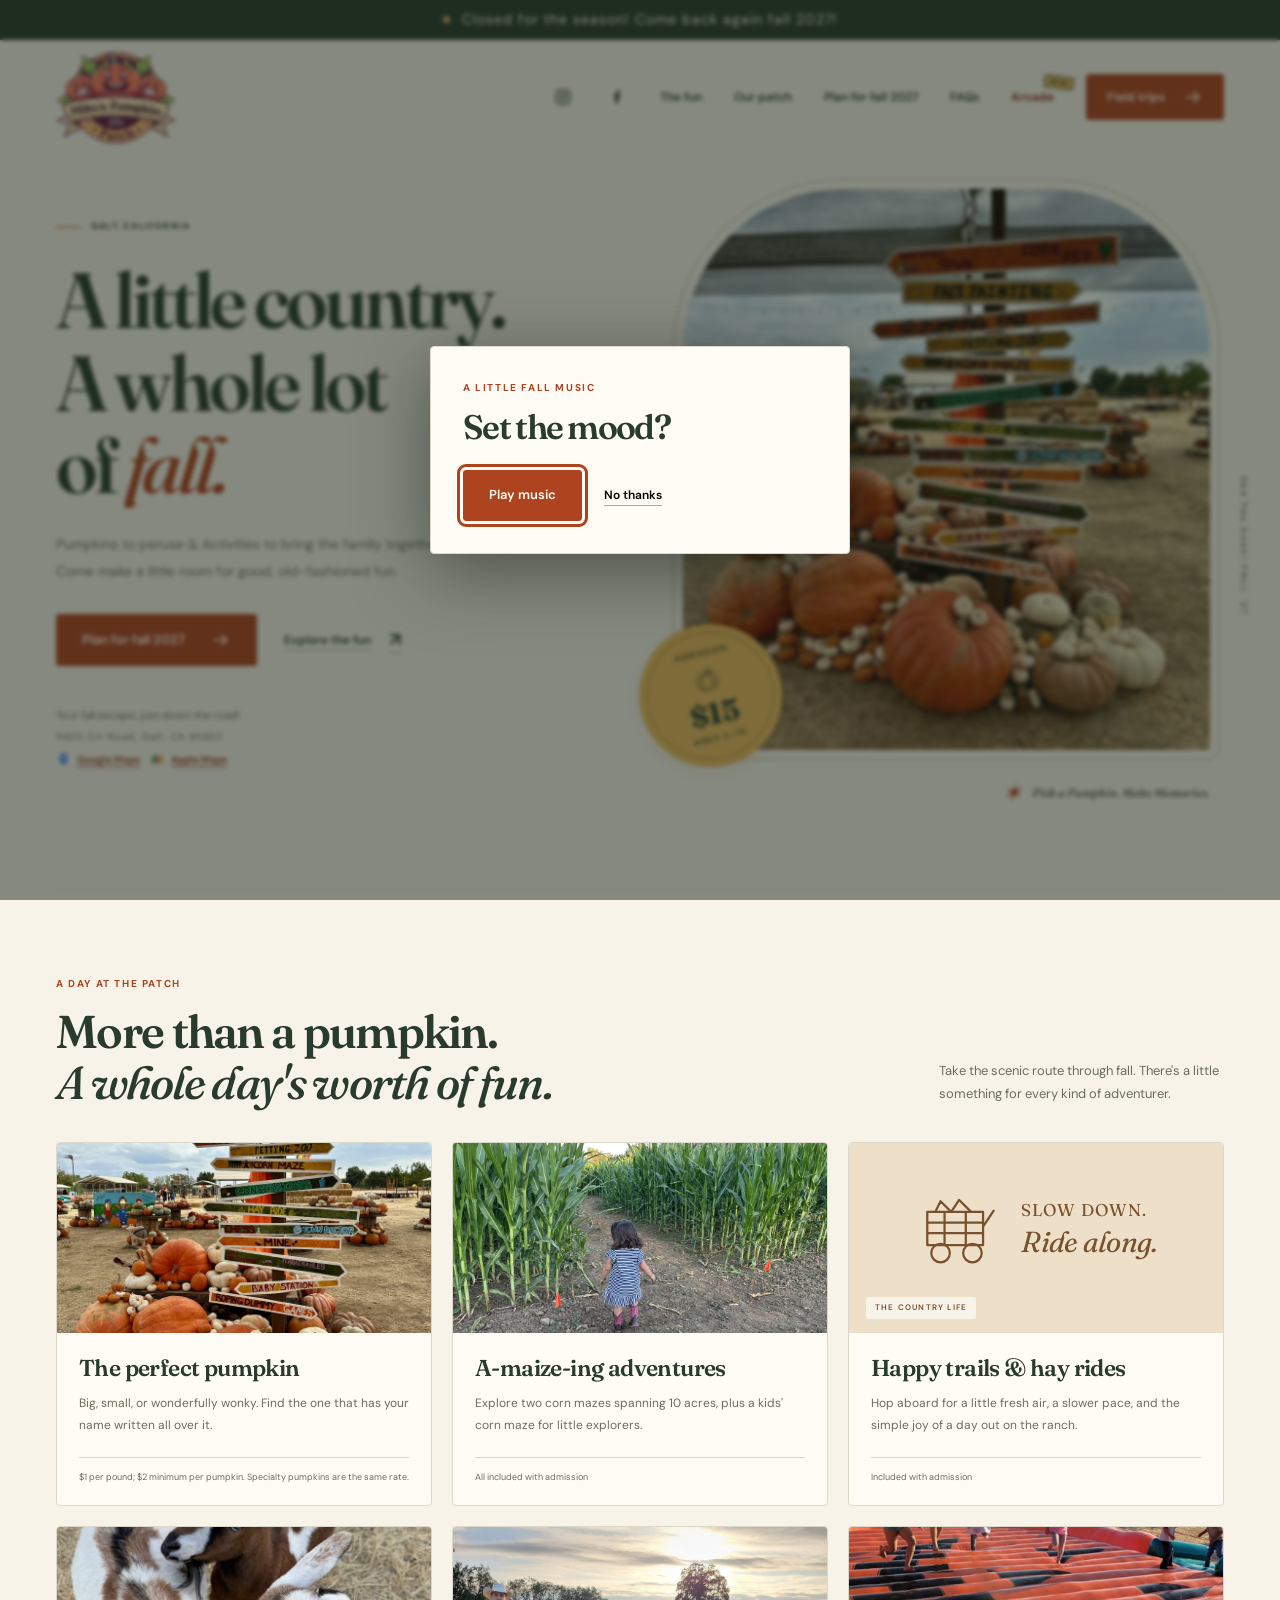
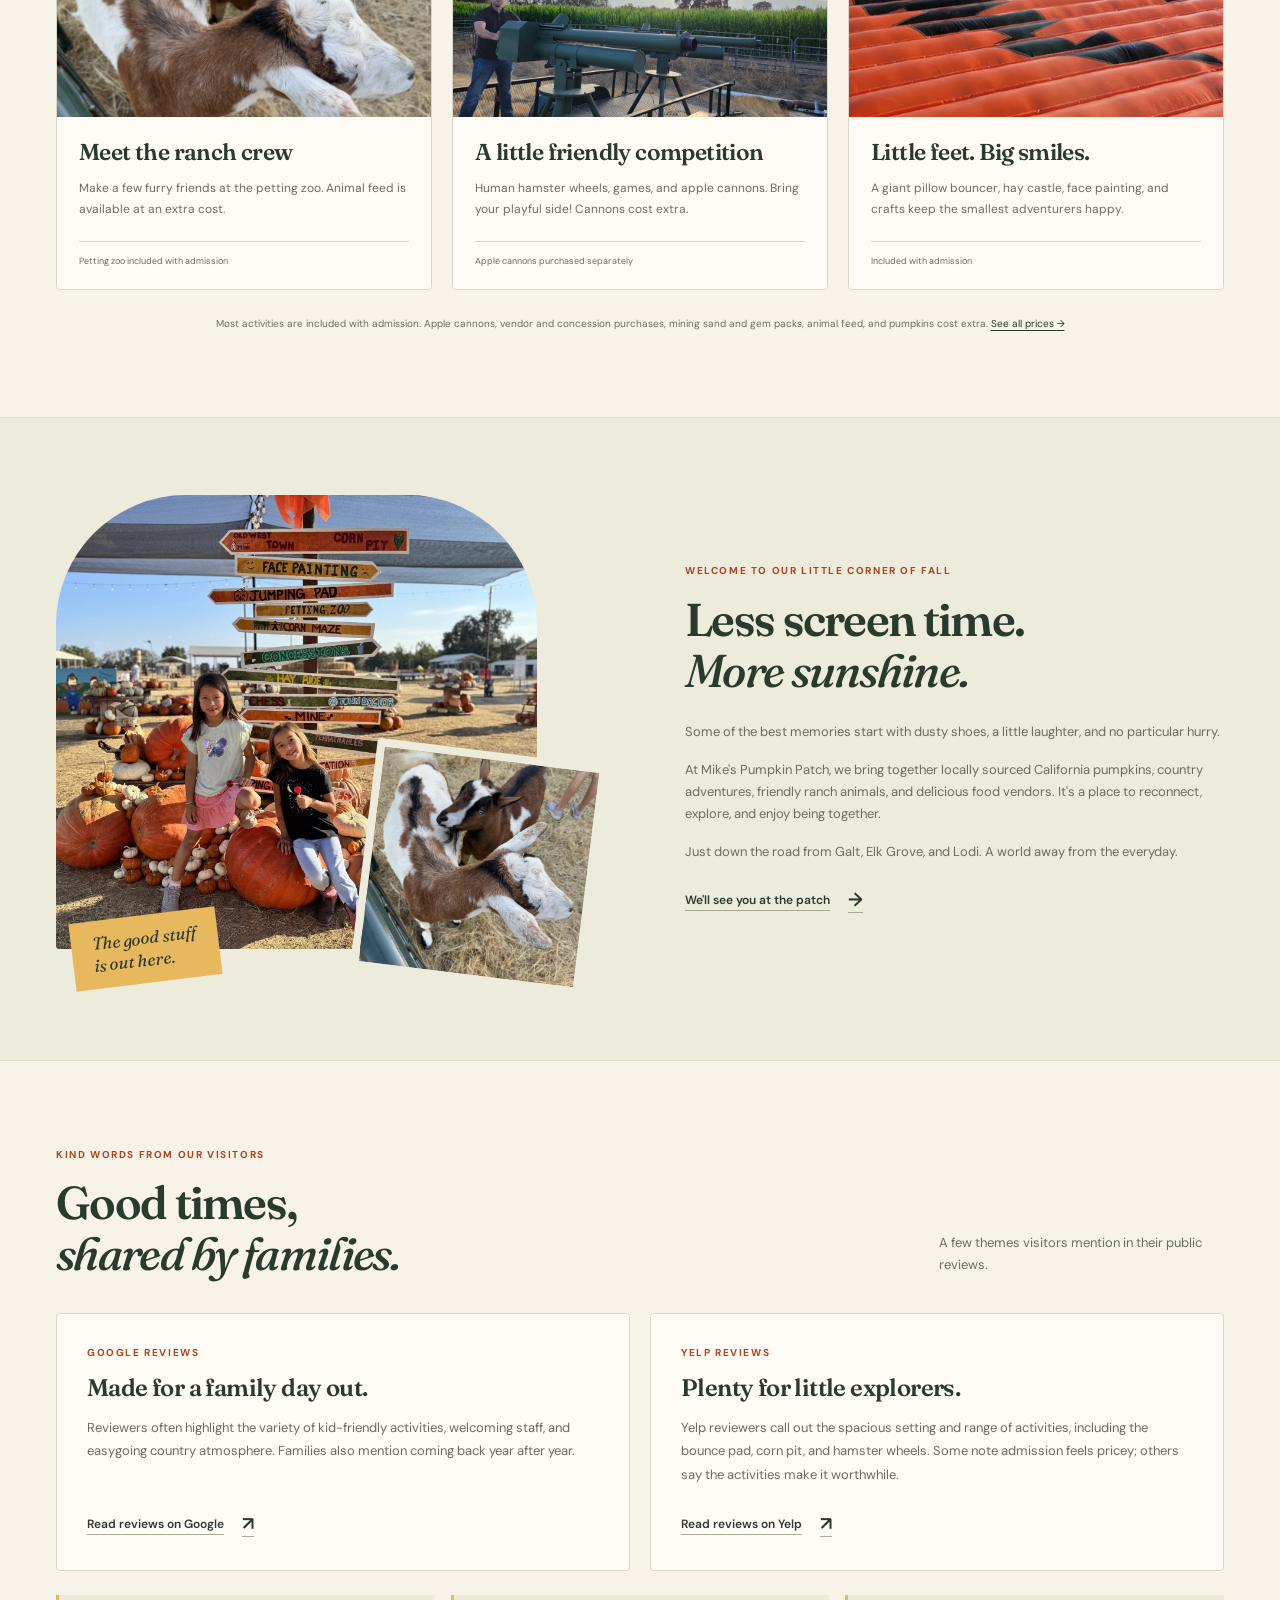
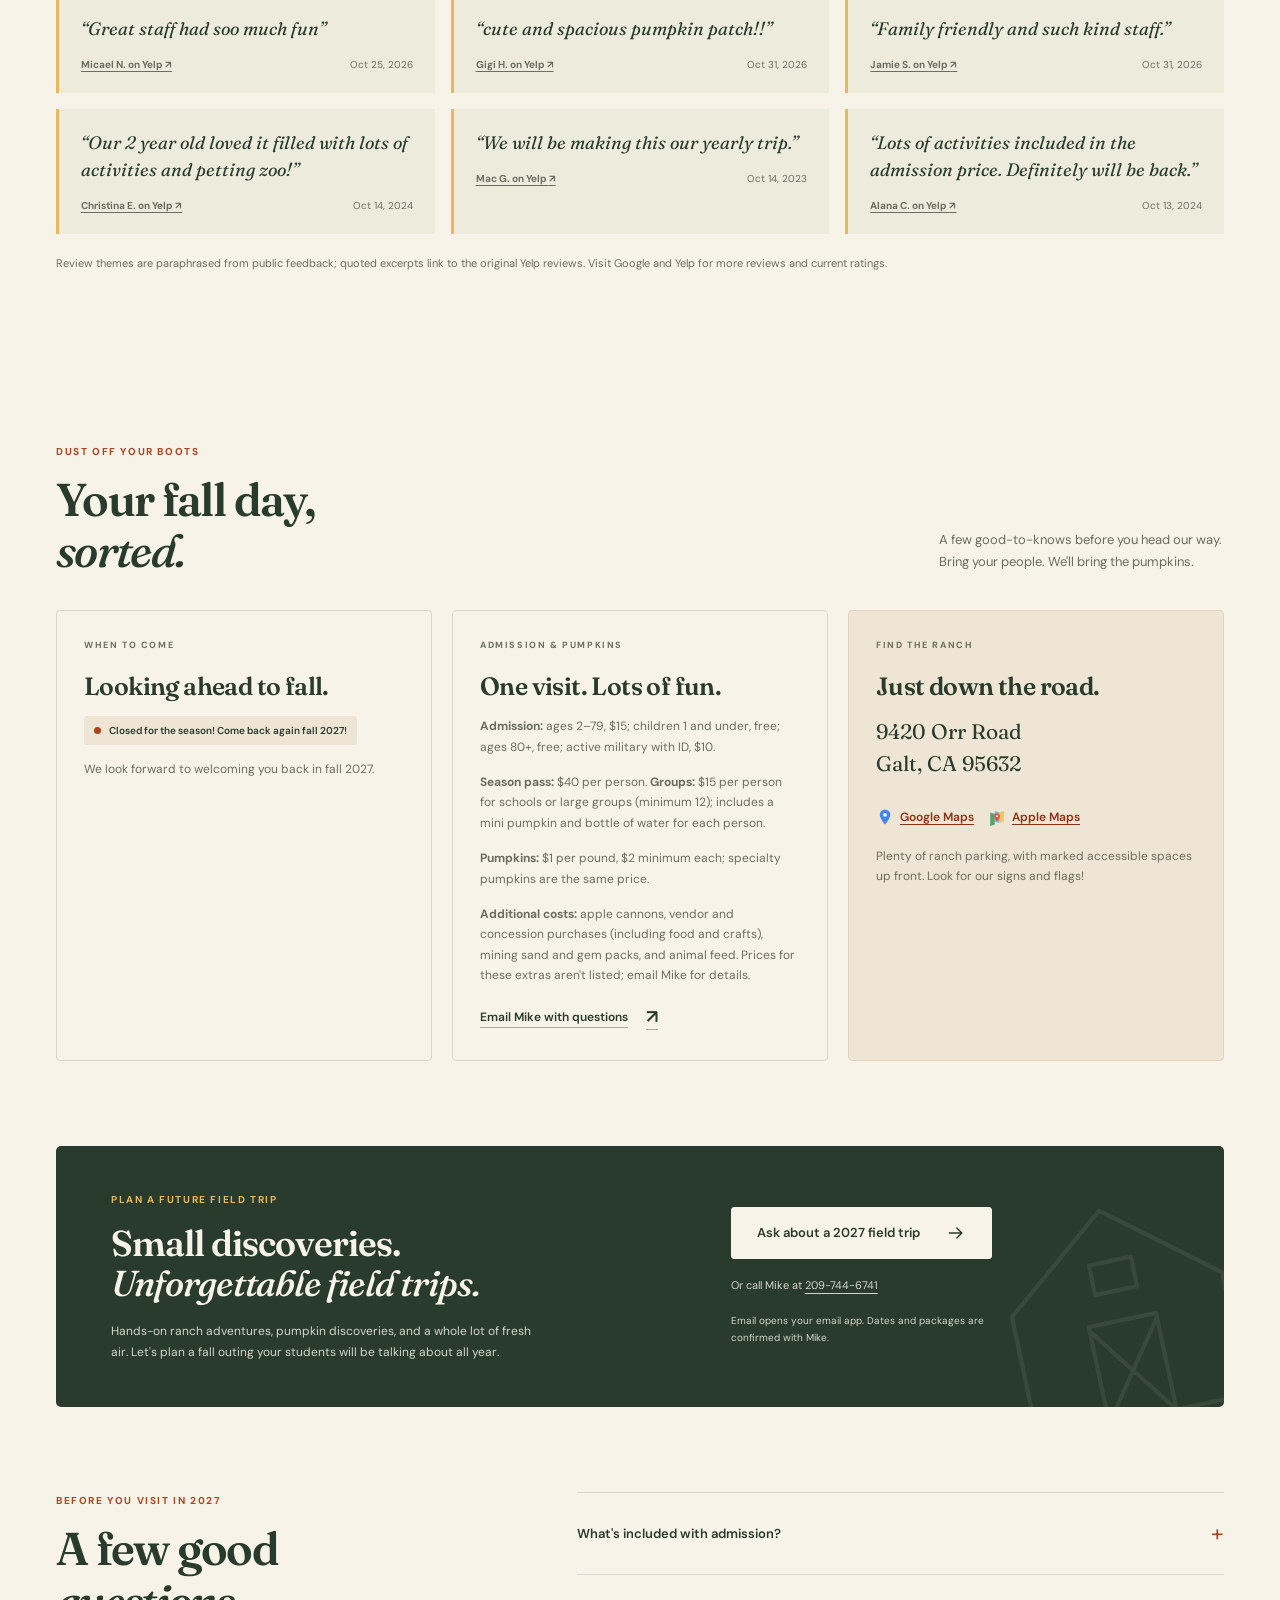
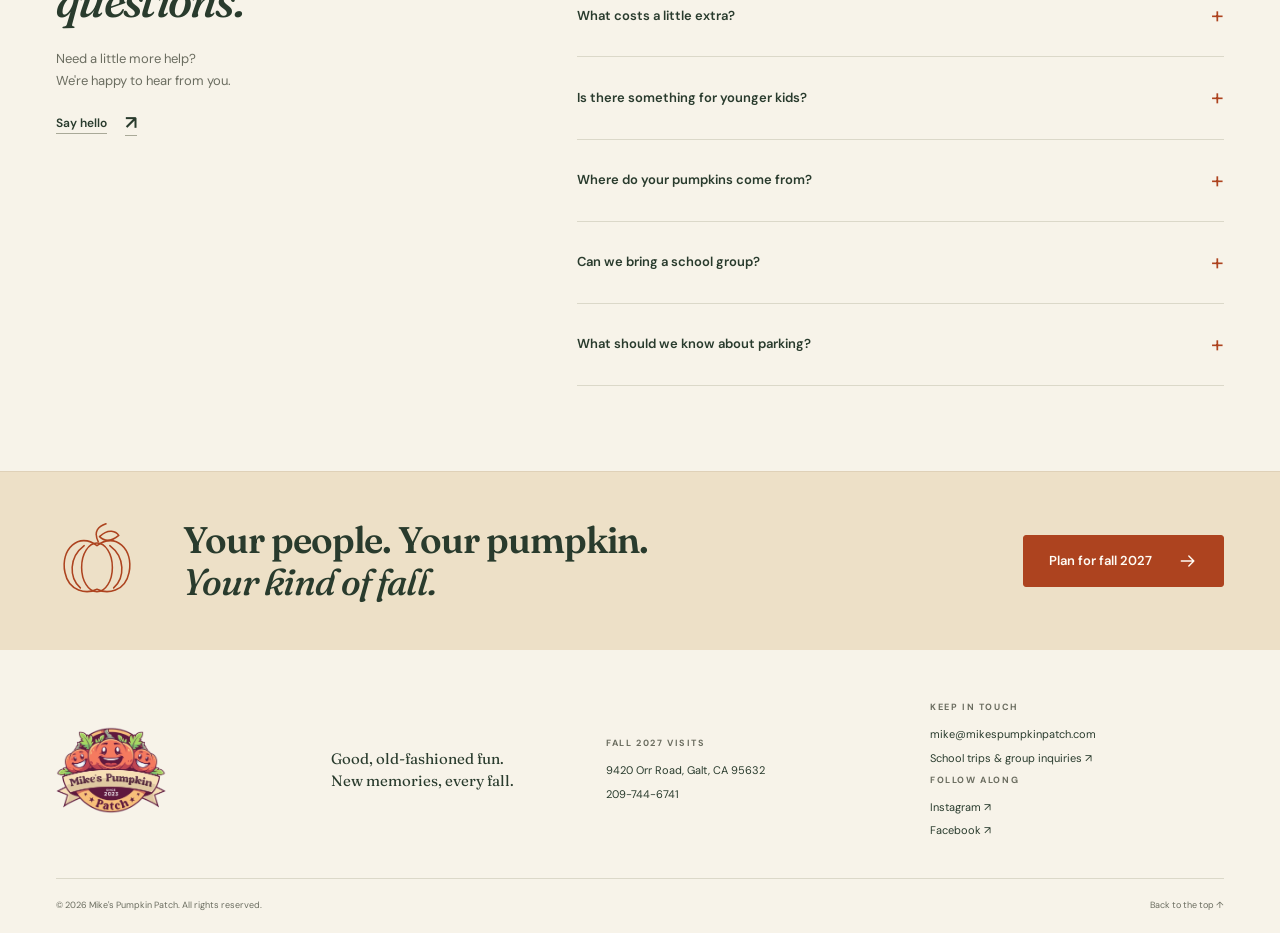
==== commit 78eb764d: "page declutter-bug fixes" ====
--- a/index.html
+++ b/index.html
@@ -66,7 +66,6 @@
     <div class="section-divider container" aria-hidden="true"></div>
     <section class="section container" id="activities" aria-labelledby="activities-title">
       <div class="section-heading"><div><p class="eyebrow">A DAY AT THE PATCH</p><h2 id="activities-title">More than a pumpkin.<br><em>A whole day's worth of fun.</em></h2></div><p>Take the scenic route through fall. There's a little something for every kind of adventurer.</p></div>
-      <div class="activity-toolbar"><div class="filters" role="group" aria-label="Filter activities"><button type="button" class="filter active" aria-pressed="true" data-filter="all">All the fun</button><button type="button" class="filter" aria-pressed="false" data-filter="family">Family favorites</button><button type="button" class="filter" aria-pressed="false" data-filter="adventure">Big adventures</button><button type="button" class="filter" aria-pressed="false" data-filter="little">Little explorers</button></div><span class="activity-count" aria-live="polite">Endless ways to play</span></div>
       <div class="activity-grid">
         <article class="activity-card photo-card" data-category="family little"><div class="card-photo"><img src="assets/ranch-pumpkins.jpg" alt="Pumpkin display beneath the colorful activity signpost at Mike's Pumpkin Patch" width="768" height="1024" loading="lazy"></div><div class="card-content"><h3>The perfect pumpkin</h3><p>Big, small, or wonderfully wonky. Find the one that has your name written all over it.</p><span class="card-note">$1 per pound; $2 minimum per pumpkin. Specialty pumpkins are the same rate.</span></div></article>
         <article class="activity-card photo-card corn-card" data-category="family adventure"><div class="card-photo"><img src="assets/ranch-maze.jpg" alt="A child exploring a path between tall green corn stalks at Mike's" width="1024" height="768" loading="lazy"></div><div class="card-content"><h3>A-maize-ing adventures</h3><p>Explore two corn mazes spanning 10 acres, plus a kids' corn maze for little explorers.</p><span class="card-note">All included with admission</span></div></article>
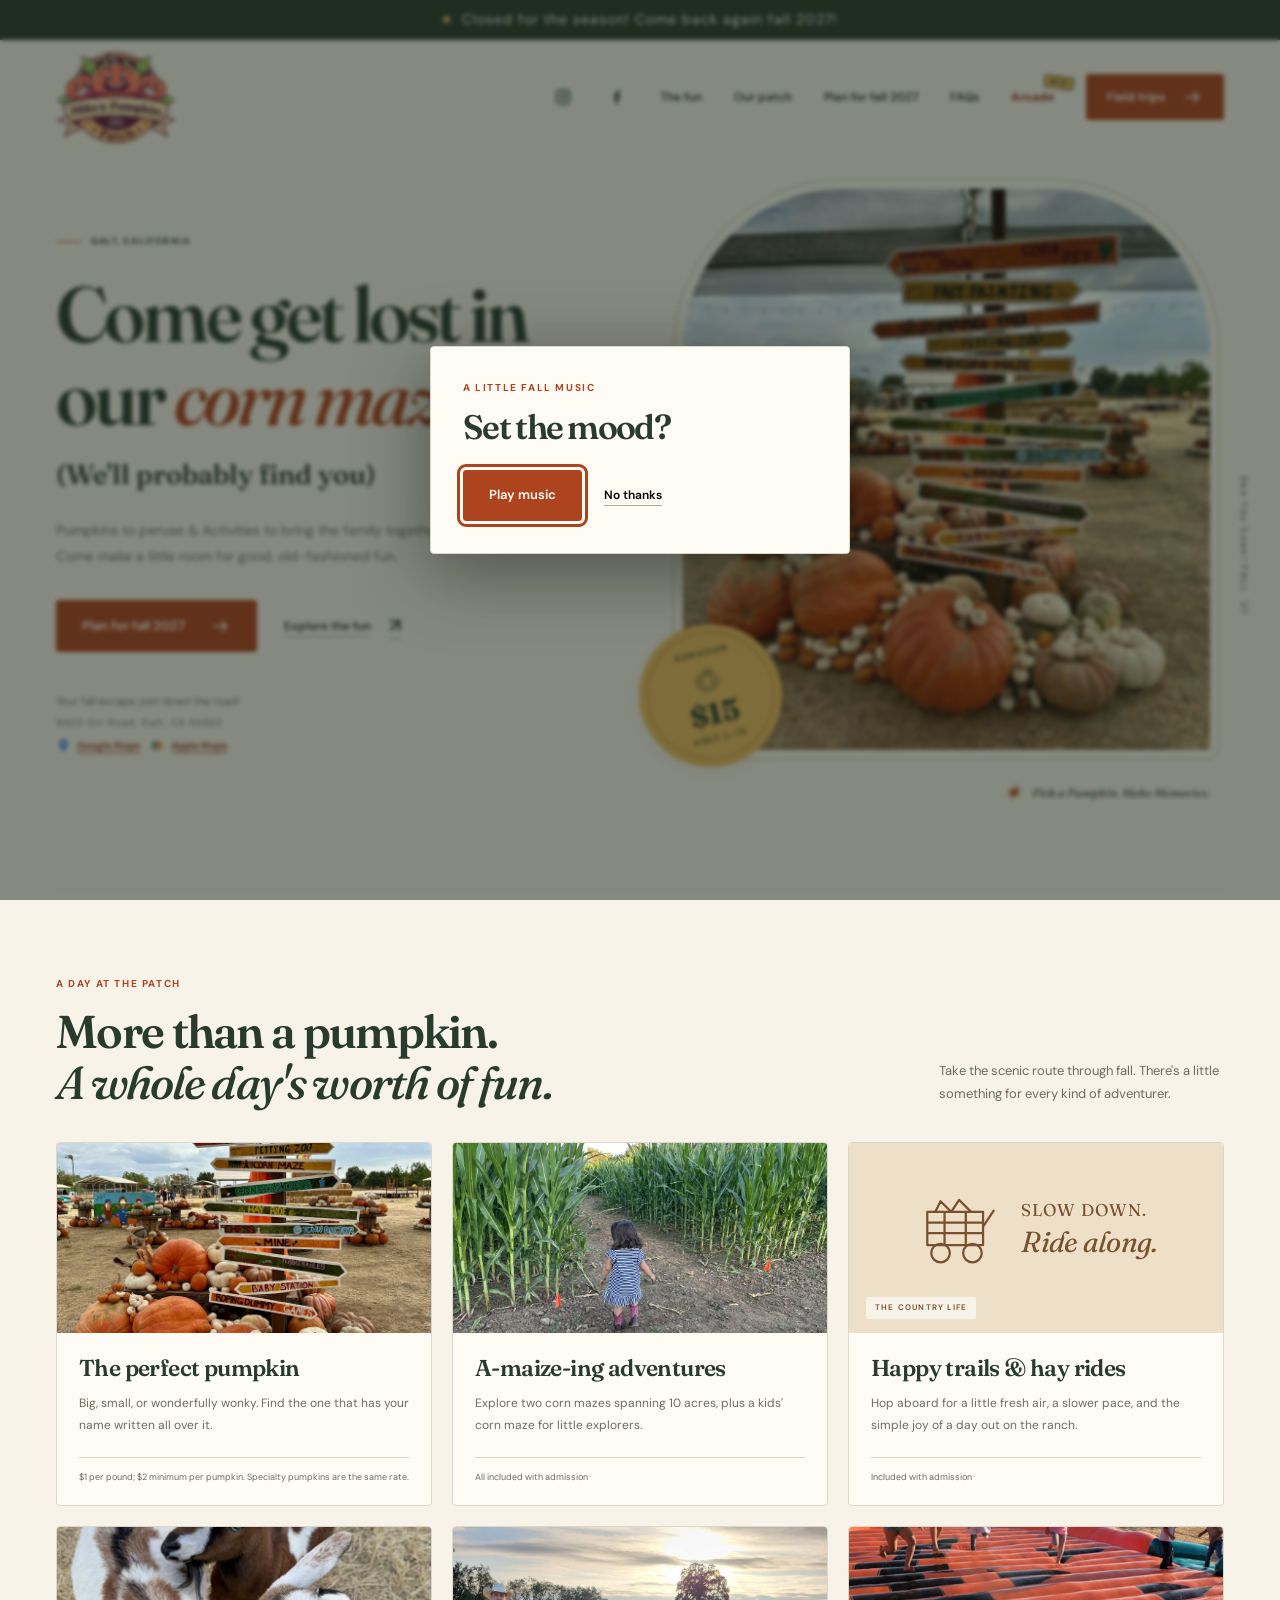
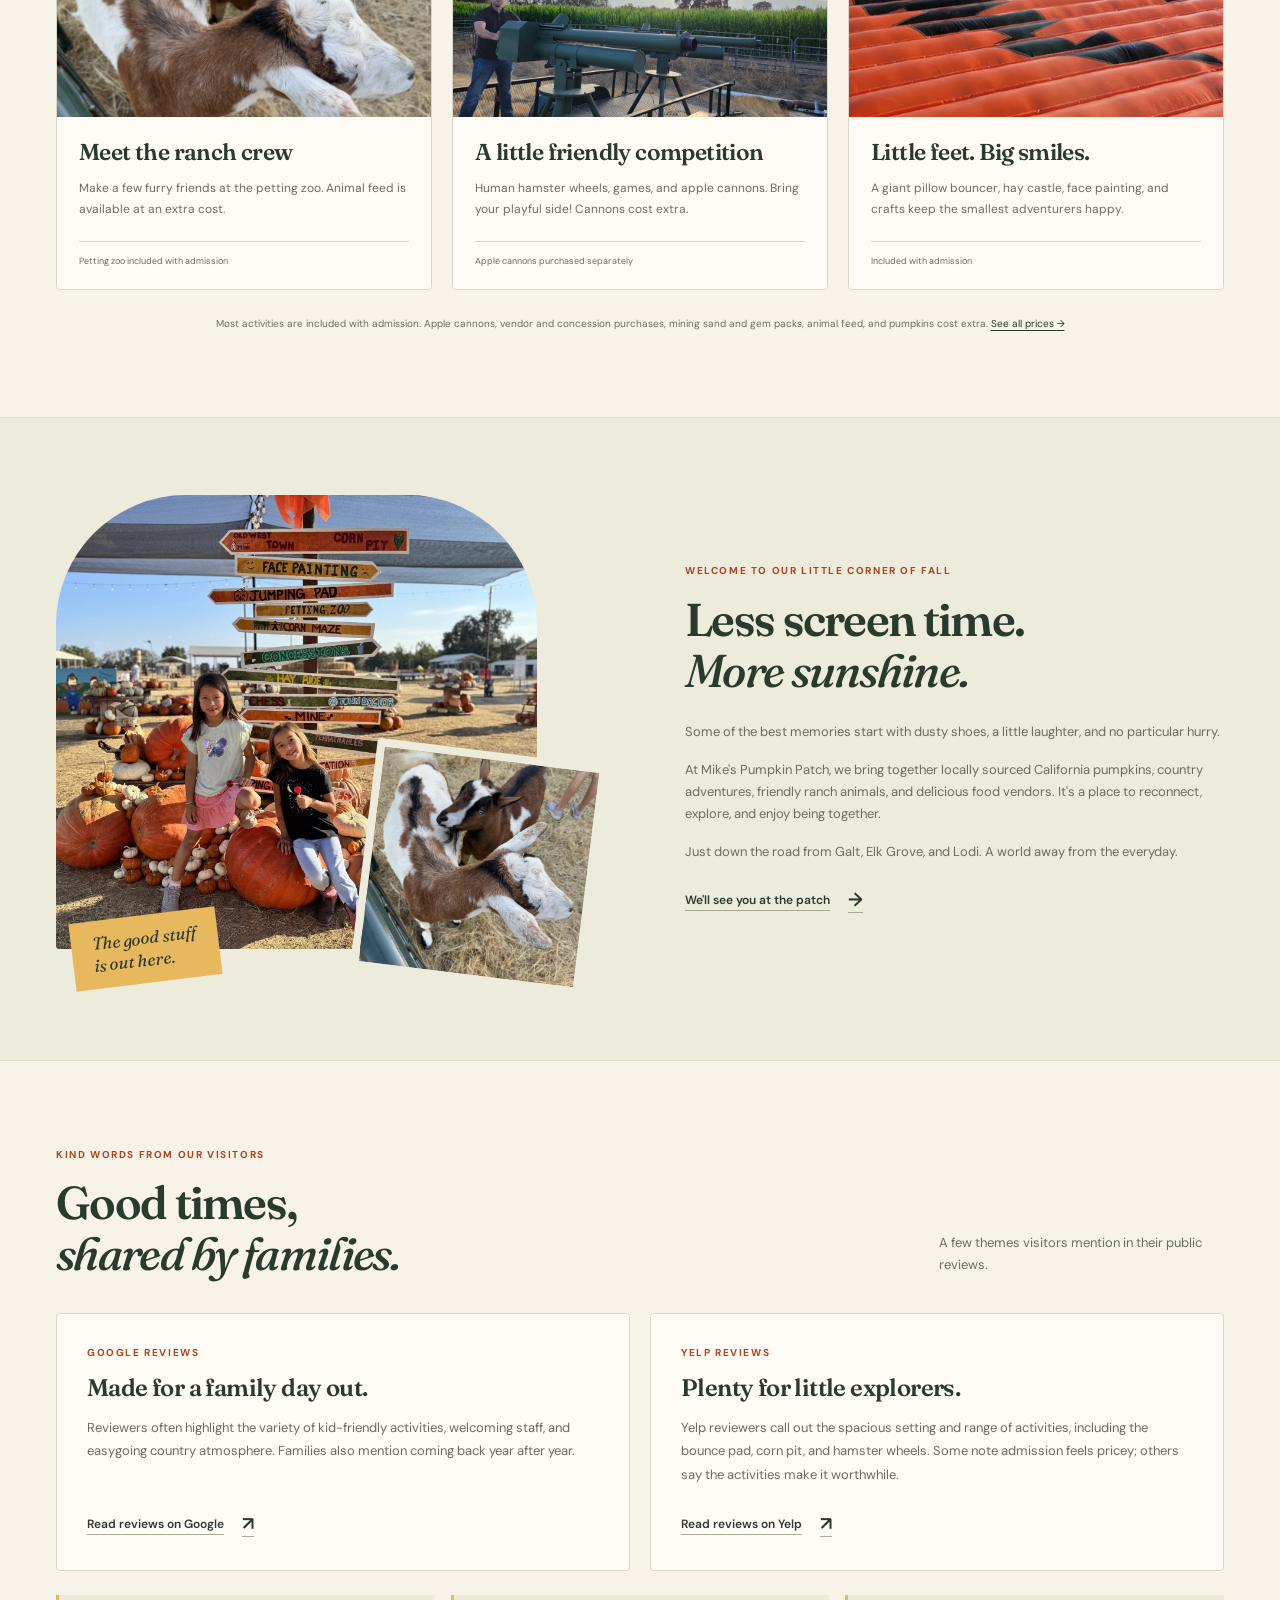
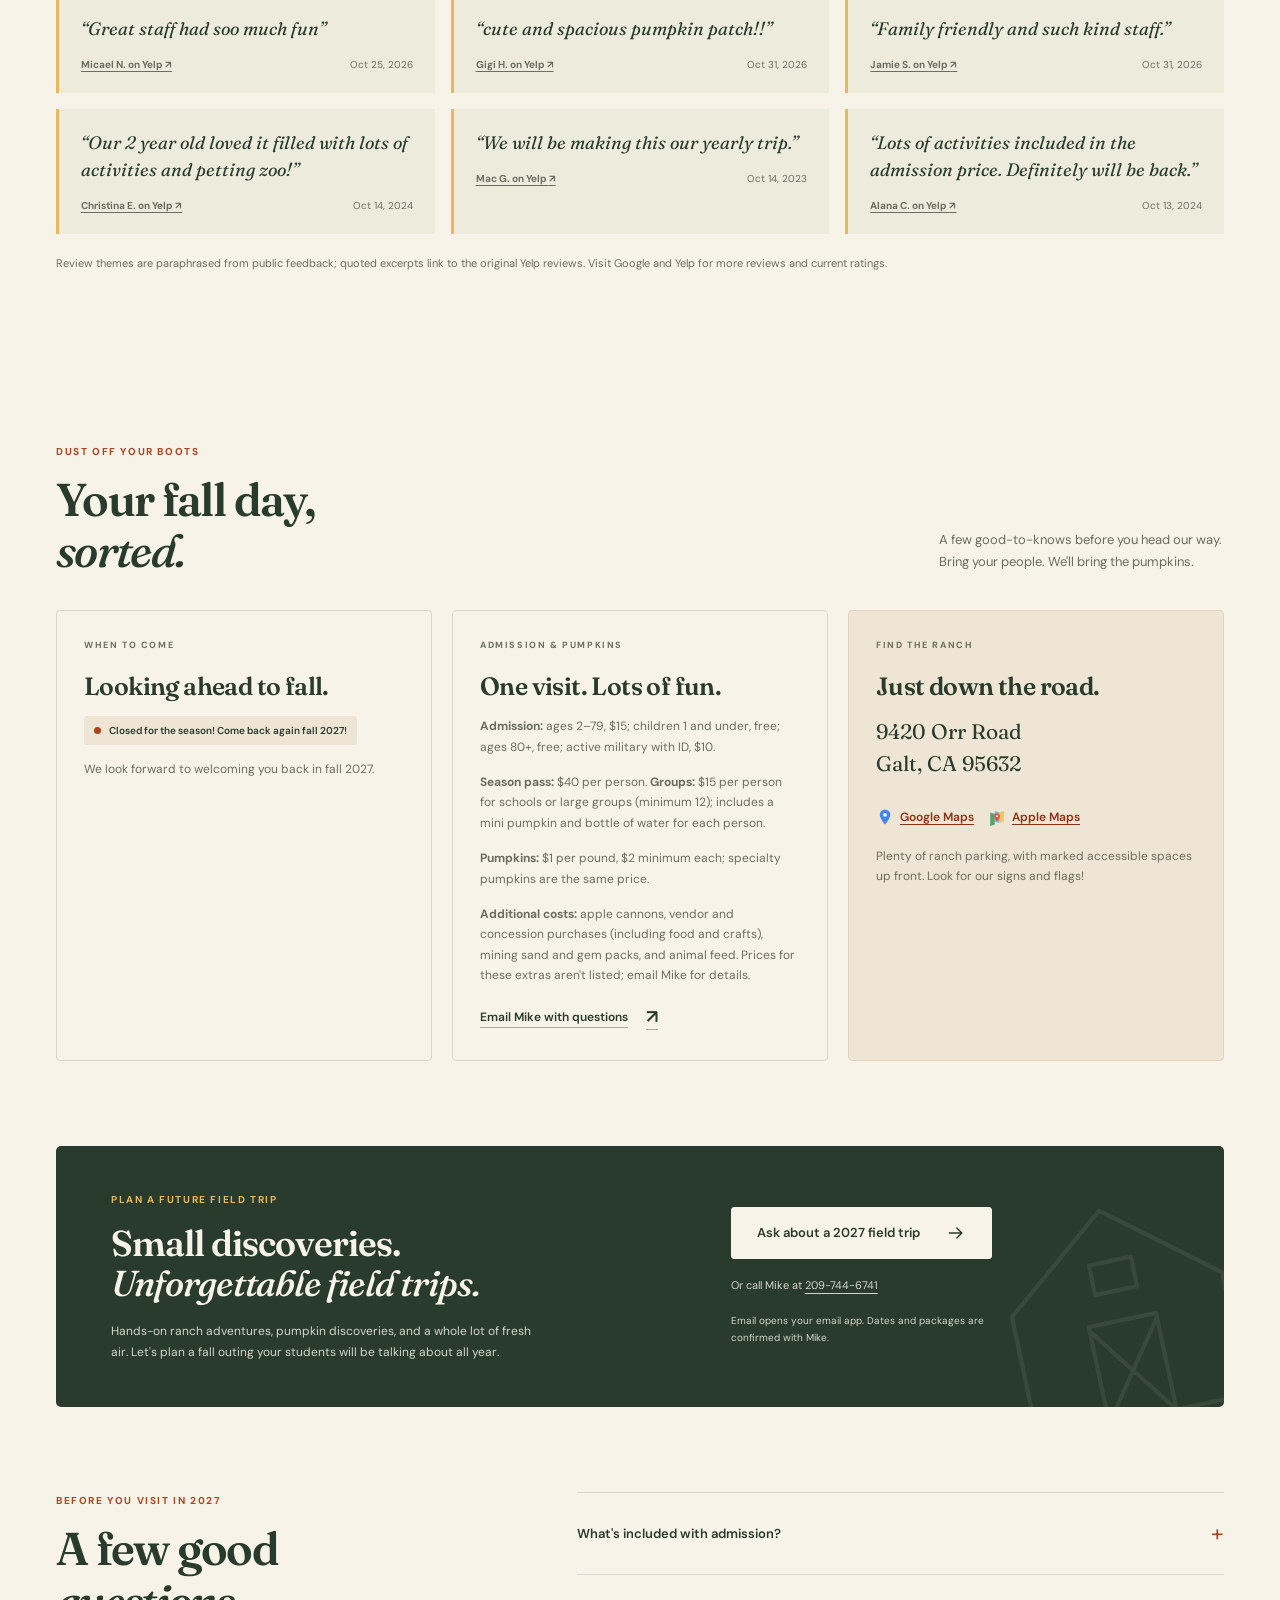
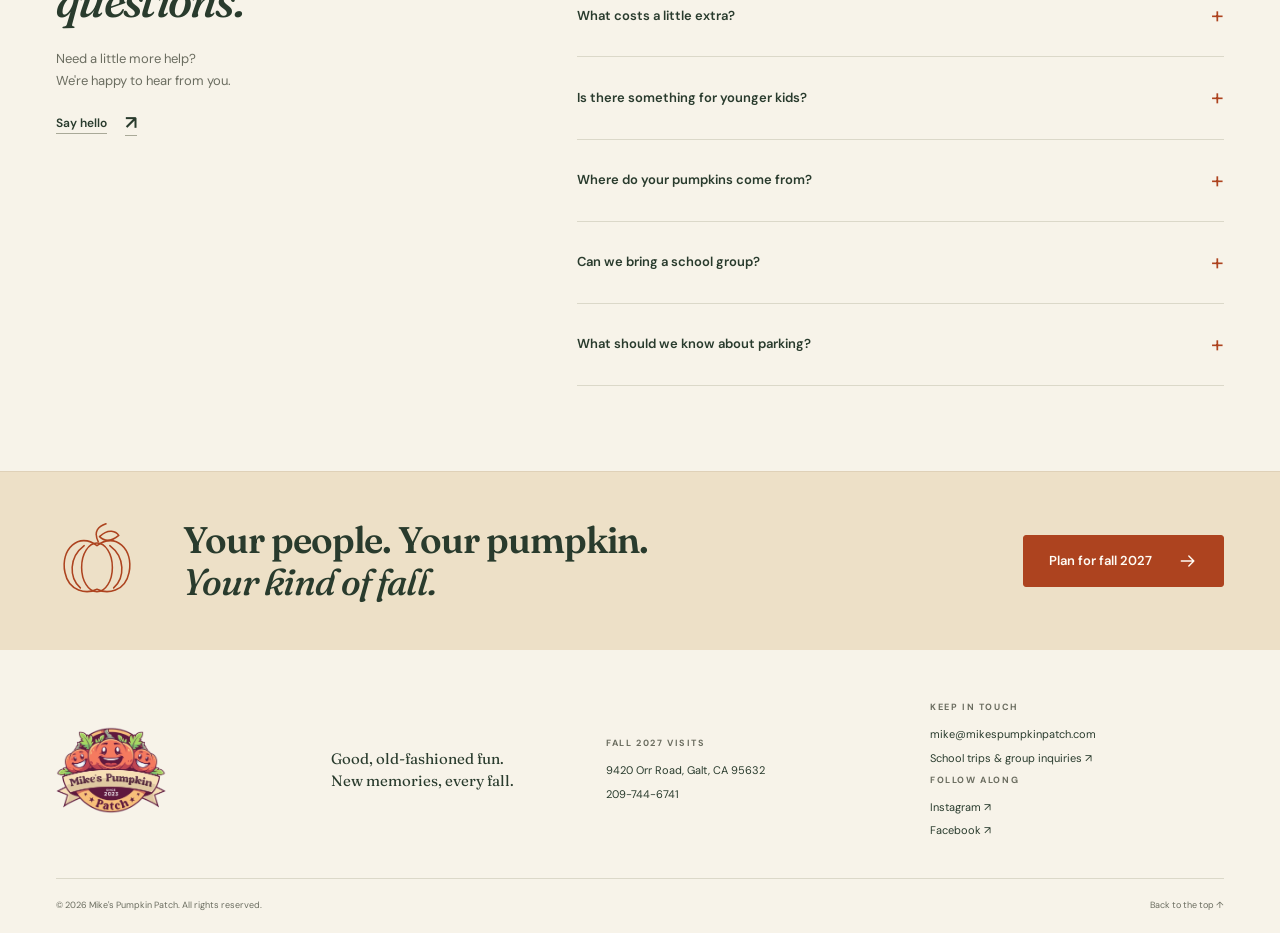
==== commit e33dcacf: "Less Generic Tagline" ====
--- a/index.html
+++ b/index.html
@@ -5,7 +5,7 @@
   <meta name="viewport" content="width=device-width, initial-scale=1">
   <meta name="description" content="Mike's Pumpkin Patch in Galt, California is closed for the season. Come back in fall 2027 for pumpkins, the corn maze, ranch animals, and family fun.">
   <meta name="theme-color" content="#293b2d">
-  <title>Mike's Pumpkin Patch | A Little Country. A Whole Lot of Fall.</title>
+  <title>Mike's Pumpkin Patch | Come get lost in our corn maze! (We'll probably find you)</title>
   <link rel="icon" href="assets/favicon.png" type="image/png">
   <link rel="preconnect" href="https://fonts.googleapis.com">
   <link rel="preconnect" href="https://fonts.gstatic.com" crossorigin>
@@ -45,7 +45,7 @@
     <section class="hero container" id="home" aria-labelledby="hero-title">
       <div class="hero-copy">
         <p class="eyebrow"><span class="little-rule"></span> GALT, CALIFORNIA </p>
-        <h1 id="hero-title">A little country.<br>A whole lot<br>of <em>fall.</em></h1>
+        <h1 id="hero-title">Come get lost in our <em>corn maze!</em><span class="hero-title-aside">(We'll probably find you)</span></h1>
         <p class="hero-description">Pumpkins to peruse & Activities to bring the family together.<br class="desktop-break"> Come make a little room for good, old-fashioned fun.</p>
         <div class="hero-actions"><a class="button" href="#visit">Plan for fall 2027 <svg class="icon" aria-hidden="true"><use href="#arrow"/></svg></a><a class="text-link" href="#activities">Explore the fun <span aria-hidden="true">&#8599;</span></a></div>
         <audio id="background-music" loop preload="none" aria-label="Original fall country instrumental"><source src="assets/fall-at-the-patch.wav" type="audio/wav">Your browser does not support audio playback.</audio>
--- a/styles.css
+++ b/styles.css
@@ -13,12 +13,13 @@
 @media(max-width:800px){.header-inner{min-height:95px}.main-nav{gap:16px}.main-nav>a{font-size:11px}.main-nav .button{padding:10px 13px;gap:8px}.brand-icon{width:43px;height:49px}.brand-name{font-size:30px}.brand-subtitle{font-size:8px;letter-spacing:1.5px}.hero{gap:25px;padding-block:25px 50px}h1{font-size:54px;letter-spacing:-2.6px}.hero .eyebrow{flex-wrap:wrap;max-width:260px;gap:5px 8px}.hero-description{font-size:12px}.desktop-break{display:none}.hero-actions{align-items:flex-start;flex-direction:column;gap:14px}.hero-footnote{margin-top:24px;font-size:10px}.harvest-stamp{width:105px;height:105px;left:-18px;bottom:44px}.harvest-stamp>span{font-size:6px}.harvest-stamp strong{font-size:15px}.harvest-stamp .icon{width:20px;height:20px;margin:4px 0}.photo-caption{font-size:10px;gap:5px}.photo-frame{aspect-ratio:.75}.feature-strip .container{font-size:8px;letter-spacing:1px;gap:12px}.section{padding-block:65px}h2{font-size:38px}.section-heading{gap:25px}.section-heading>p{max-width:225px;font-size:12px}.activity-grid{gap:14px}.card-photo,.card-illustration{height:160px}.card-illustration{gap:8px}.illustration{width:50px;height:60px}.illustration-word{font-size:13px}.illustration-word em{font-size:24px}.card-label{font-size:6px;left:10px}.card-content{padding:17px 13px}.card-content h3{font-size:19px}.card-content p{font-size:11px}.compact-card{gap:10px;padding:20px 12px}.compact-card h3{font-size:18px}.compact-card p{font-size:11px}.activity-icon,.drawn-icon{width:27px}.drawn-icon{font-size:37px}.about-grid{gap:35px}.about-photos{padding-right:35px}.about-section{padding-block:60px}.about-copy>p:not(.eyebrow){font-size:12px}.about-copy .eyebrow{font-size:8px}.photo-note{font-size:14px;padding:10px 15px}.visit-grid{gap:12px}.visit-card{padding:20px 15px}.visit-card h3{font-size:20px}.visit-card .eyebrow{font-size:8px;letter-spacing:1px}.visit-card>p{font-size:11px}.open-badge{font-size:9px;padding:5px 7px}.field-trip-section{padding:35px 30px;gap:25px}.field-trip-section h2{font-size:30px}.field-trip-actions .button{font-size:11px;padding:14px 18px;gap:15px}.faq-section{gap:40px;grid-template-columns:1fr 1.4fr}.closing-banner h2{font-size:30px}.closing-banner .container{gap:25px}.closing-banner .container>.icon{width:60px;height:65px}.closing-banner .button{font-size:11px;padding:13px 18px;gap:13px}}
 @media(max-width:640px){.container{width:calc(100% - 40px)}.announcement{font-size:8px;gap:8px;letter-spacing:.8px}.announcement>span:not(.status-dot){display:none}.announcement>a{margin-left:8px;font-size:9px}.header-inner{min-height:84px;position:relative}.brand-name{font-size:28px}.brand-icon{width:40px;height:44px}.menu-toggle{display:flex;align-items:center;gap:9px;background:transparent;border:1px solid var(--line);border-radius:3px;padding:8px 12px;font-size:12px}.main-nav{gap:0;flex-direction:column;align-items:stretch}.menu-toggle{display:none}.main-nav{display:flex;flex-direction:row;flex-wrap:wrap;gap:7px 12px;padding-bottom:15px}.header-inner{flex-wrap:wrap;gap:15px;padding-top:18px}.main-nav>a{font-size:11px}.main-nav .button{padding:5px 10px}.js .menu-toggle{display:flex}.js .main-nav{display:none;position:absolute;top:74px;right:0;left:0;flex-direction:column;gap:0;background:var(--paper);padding:12px 20px;border:1px solid var(--line);box-shadow:0 12px 22px #293b2d12;z-index:10}.js .main-nav.is-open{display:flex}.js .main-nav>a{padding:13px 0;font-size:13px}.js .main-nav>.button{margin-block:9px;padding:12px 20px}.js .header-inner{padding-top:0;flex-wrap:nowrap}.hero{grid-template-columns:1fr;gap:40px;padding-block:28px 42px}.hero-copy{padding-bottom:0}.hero .eyebrow{max-width:none;font-size:8px;letter-spacing:1px}.hero h1{font-size:clamp(53px,12.5vw,76px);letter-spacing:-3px;margin-block:22px}.hero-description{font-size:13px;max-width:340px}.hero-actions{flex-direction:row;align-items:center;gap:20px;margin-top:24px}.hero-actions .button{padding:14px 20px;font-size:12px;gap:17px}.hero-actions .text-link{font-size:11px;gap:10px}.hero-footnote{margin-top:27px}.hero-art{margin-inline:15px;padding-right:9px}.photo-frame{aspect-ratio:1.12;border-radius:130px 130px 3px 3px}.photo-frame img{object-position:50% 65%}.harvest-stamp{width:117px;height:117px;bottom:45px;left:-23px}.harvest-stamp>span{font-size:7px}.harvest-stamp strong{font-size:16px}.harvest-stamp .icon{width:24px;height:24px}.hero-year{font-size:8px;right:-17px}.photo-caption{font-size:11px}.feature-strip .container{min-height:76px;display:grid;grid-template-columns:1fr 1fr;text-align:center;gap:8px 20px;padding-block:15px;font-size:8px;letter-spacing:1.2px}.strip-star{display:none}.section{padding-block:53px}.section-heading{align-items:flex-start;flex-direction:column;gap:18px;margin-bottom:25px}h2{font-size:37px;letter-spacing:-1.3px}.section-heading>p{max-width:340px;font-size:12px}.activity-toolbar{align-items:flex-start;flex-direction:column;gap:10px}.filters{gap:6px}.filter{padding:7px 12px;font-size:10px}.activity-count{font-size:9px}.activity-grid{grid-template-columns:1fr;gap:17px}.card-photo,.card-illustration{height:220px}.card-photo img{object-position:center 40%}.card-content{padding:22px}.card-content h3{font-size:25px}.card-content p{font-size:13px}.card-note{font-size:10px}.card-label{font-size:8px;left:18px;bottom:16px}.card-illustration{gap:30px}.illustration{width:95px;height:95px}.illustration-word{font-size:19px}.illustration-word em{font-size:33px}.compact-card{padding:23px;gap:20px}.compact-card h3{font-size:23px}.compact-card p{font-size:12px}.activity-icon{width:38px;height:44px}.drawn-icon{width:38px;font-size:48px}.activities-note{text-align:left;line-height:1.9}.about-grid{grid-template-columns:1fr;gap:35px}.about-section{padding-block:50px}.about-photos{max-width:400px;width:100%;margin:auto;padding-right:48px}.about-main-photo{aspect-ratio:1.1}.about-small-photo{width:40%}.photo-note{font-size:17px}.about-copy .eyebrow{font-size:9px}.about-copy>p:not(.eyebrow){font-size:13px}.visit-grid{grid-template-columns:1fr;gap:16px}.visit-card{padding:26px}.visit-card h3{font-size:27px}.visit-card>.eyebrow{font-size:9px;margin-bottom:17px}.visit-card>p{font-size:13px}.visit-card>.text-link,.visit-card>.button{margin-top:7px}.open-badge{font-size:11px;padding:6px 11px}.driving-details{grid-template-columns:1fr;gap:0}.driving-details summary{font-size:12px}.field-trip-section{width:calc(100% - 40px);grid-template-columns:1fr;gap:28px;padding:32px 26px}.field-trip-section h2{font-size:34px}.field-trip-section p:not(.eyebrow){font-size:13px}.field-trip-actions .button{font-size:12px;padding:15px 20px}.field-trip-actions small{max-width:100%}.faq-section{grid-template-columns:1fr;gap:30px}.faq-intro>p:not(.eyebrow){margin-block:17px 10px}.faq-list summary{font-size:12px}.closing-banner{padding-block:37px}.closing-banner .container{flex-wrap:wrap;gap:22px}.closing-banner .container>.icon{width:47px;height:57px}.closing-banner h2{font-size:29px;flex:1}.closing-banner .button{margin-left:69px}.site-footer{padding-top:36px}.footer-top{grid-template-columns:1fr;gap:25px;padding-bottom:30px}.footer-top>p{margin-top:-10px}.footer-top>div{font-size:12px}.footer-bottom{align-items:flex-start;flex-direction:column;gap:10px;font-size:10px}}
 @media(max-width:640px){.brand-logo{width:102px}.header-inner{min-height:110px}.js .main-nav{top:100px}}
-@media(prefers-reduced-motion:reduce){html{scroll-behavior:auto}*,*::before,*::after{transition:none!important;animation:none!important}.falling-leaves{display:none}}
-.falling-leaves{position:fixed;inset:0;overflow:hidden;pointer-events:none;z-index:5}
-.falling-leaf{position:absolute;top:0;margin-top:-36px;animation:leaf-fall var(--fall-time,12s) linear infinite;animation-delay:var(--fall-delay,0s)}
-.falling-leaf svg{display:block;width:var(--size,20px);height:var(--size,20px);fill:currentColor;fill-opacity:.16;stroke:currentColor;stroke-width:1.5;stroke-linecap:round;stroke-linejoin:round;opacity:.75;animation:leaf-sway var(--sway-time,3s) ease-in-out infinite alternate;animation-delay:var(--sway-delay,0s)}
-@keyframes leaf-fall{from{transform:translate3d(0,0,0)}to{transform:translate3d(var(--drift,0px),calc(100vh + 72px),0)}}
-@keyframes leaf-sway{from{transform:translateX(-12px) rotate(var(--tilt-from,-50deg))}to{transform:translateX(12px) rotate(var(--tilt-to,50deg))}}
+@media(prefers-reduced-motion:reduce){html{scroll-behavior:auto}*,*::before,*::after{transition:none!important;animation:none!important}.falling-pumpkins{display:none}}
+.hero-title-aside{display:block;margin-top:16px;font-size:.35em;line-height:1.4;letter-spacing:normal}
+.falling-pumpkins{position:fixed;inset:0;overflow:hidden;pointer-events:none;z-index:5}
+.falling-pumpkin{position:absolute;top:0;margin-top:-36px;animation:pumpkin-fall var(--fall-time,12s) linear infinite;animation-delay:var(--fall-delay,0s)}
+.falling-pumpkin svg{display:block;width:var(--size,20px);height:var(--size,20px);fill:currentColor;fill-opacity:.3;stroke:currentColor;stroke-width:3;stroke-linecap:round;stroke-linejoin:round;opacity:.75;animation:pumpkin-sway var(--sway-time,3s) ease-in-out infinite alternate;animation-delay:var(--sway-delay,0s)}
+@keyframes pumpkin-fall{from{transform:translate3d(0,0,0)}to{transform:translate3d(var(--drift,0px),calc(100vh + 72px),0)}}
+@keyframes pumpkin-sway{from{transform:translateX(-12px) rotate(var(--tilt-from,-50deg))}to{transform:translateX(12px) rotate(var(--tilt-to,50deg))}}
 .announcement{font-size:14px;letter-spacing:1px}
 .announcement>a{font-size:14px}
 @media(max-width:640px){.announcement{font-size:12px;letter-spacing:.6px}.announcement>a{font-size:12px}}
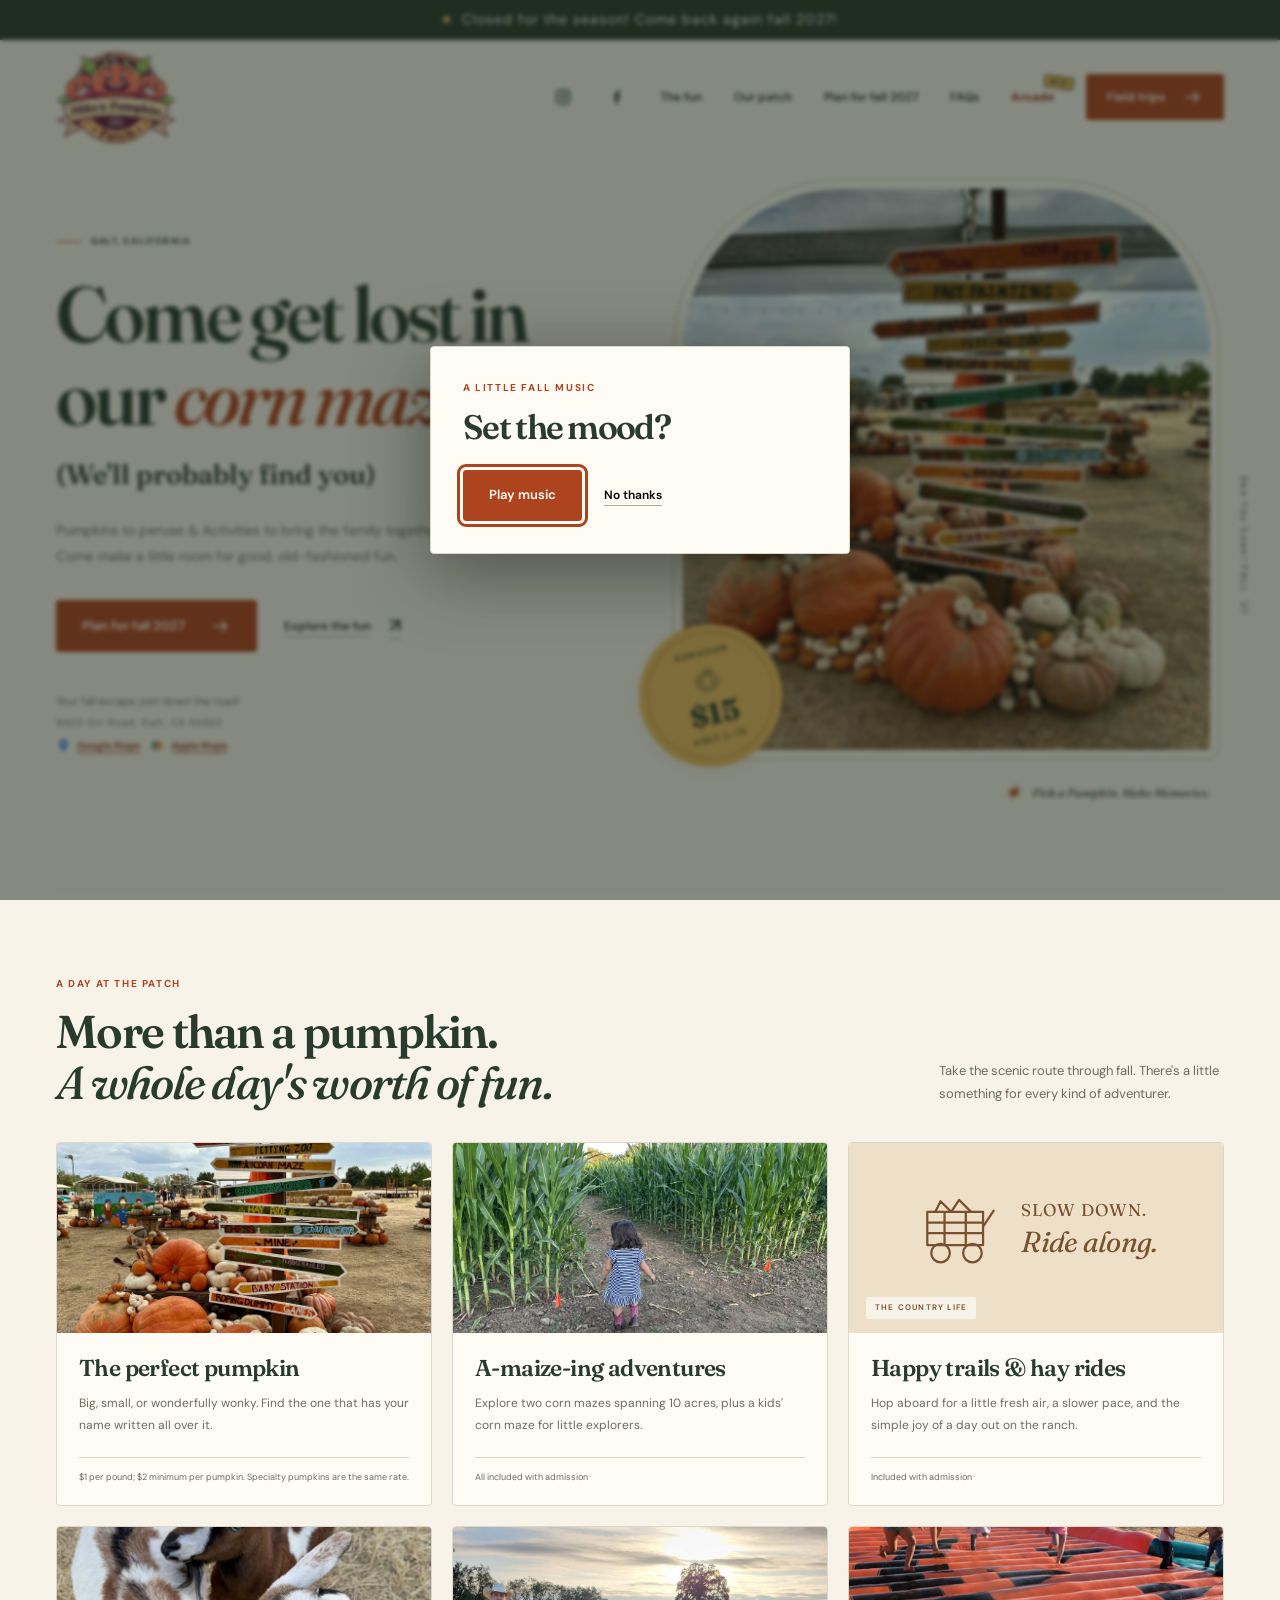
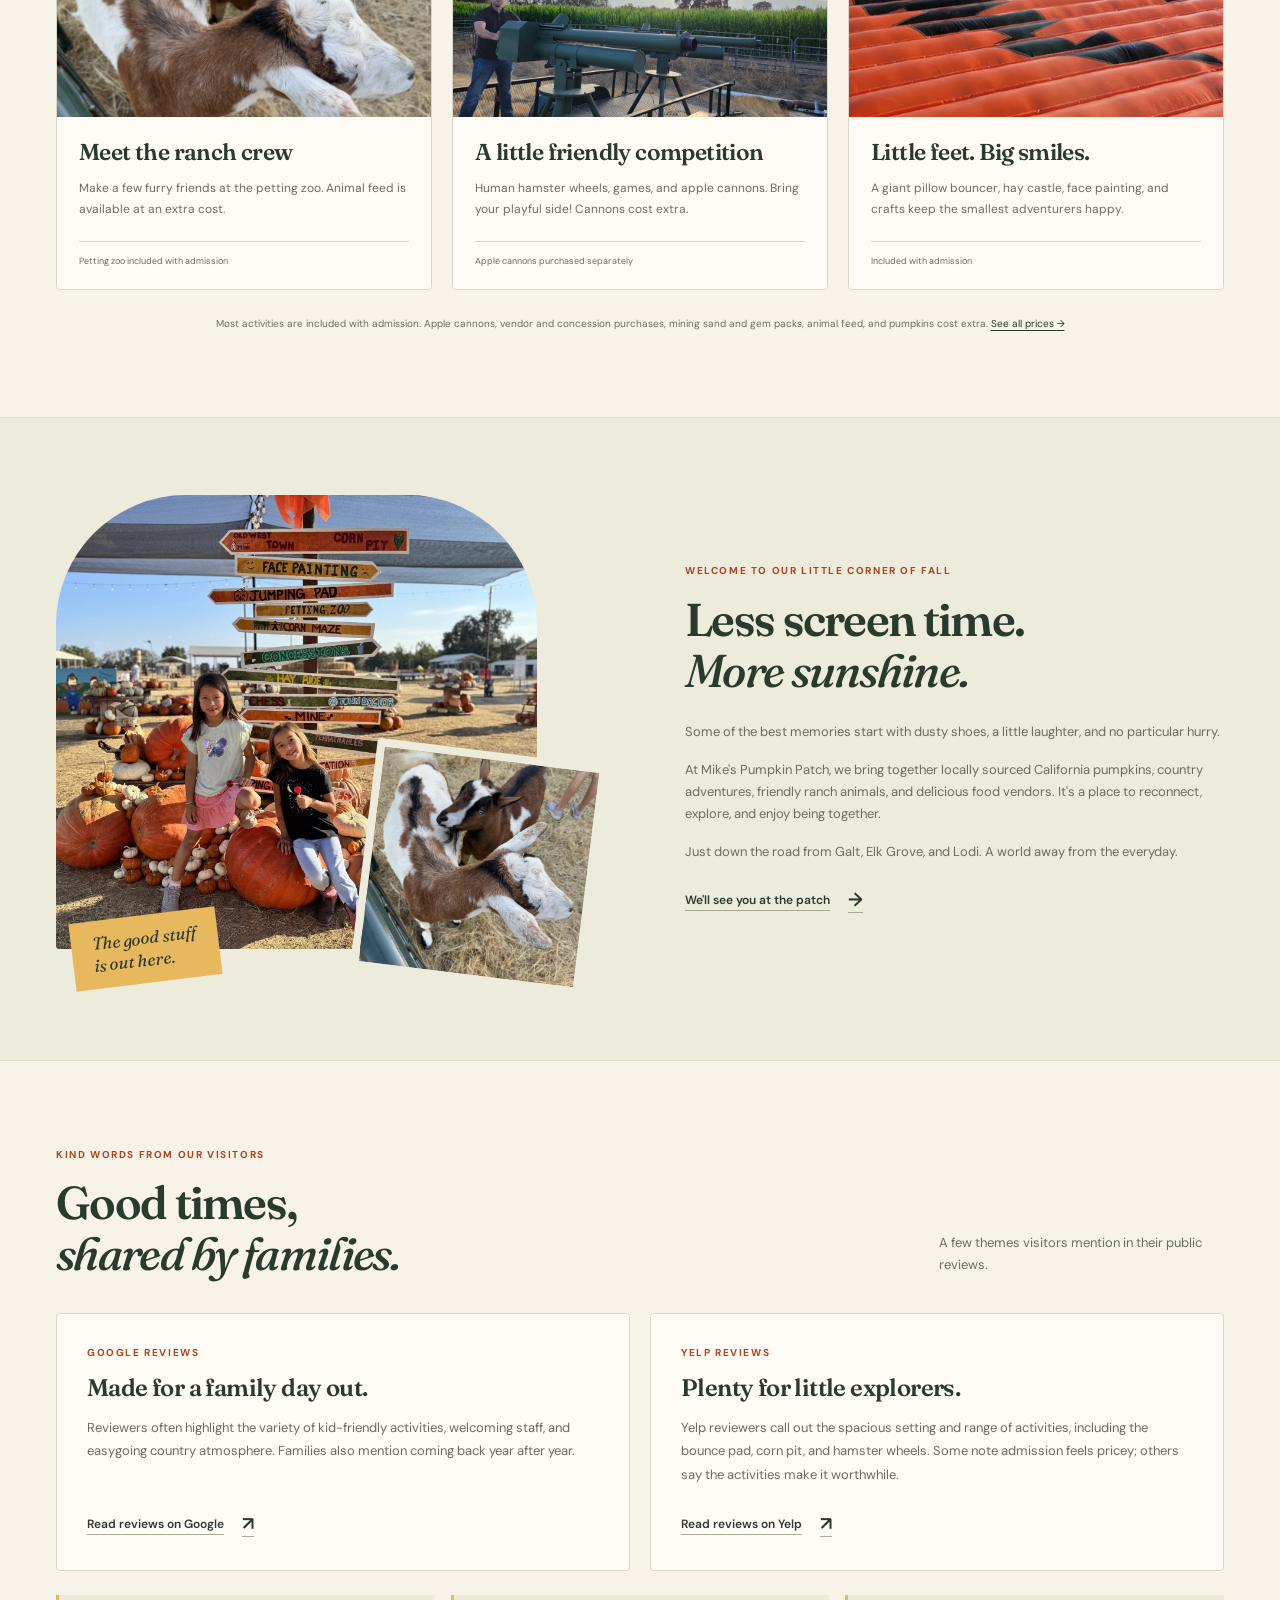
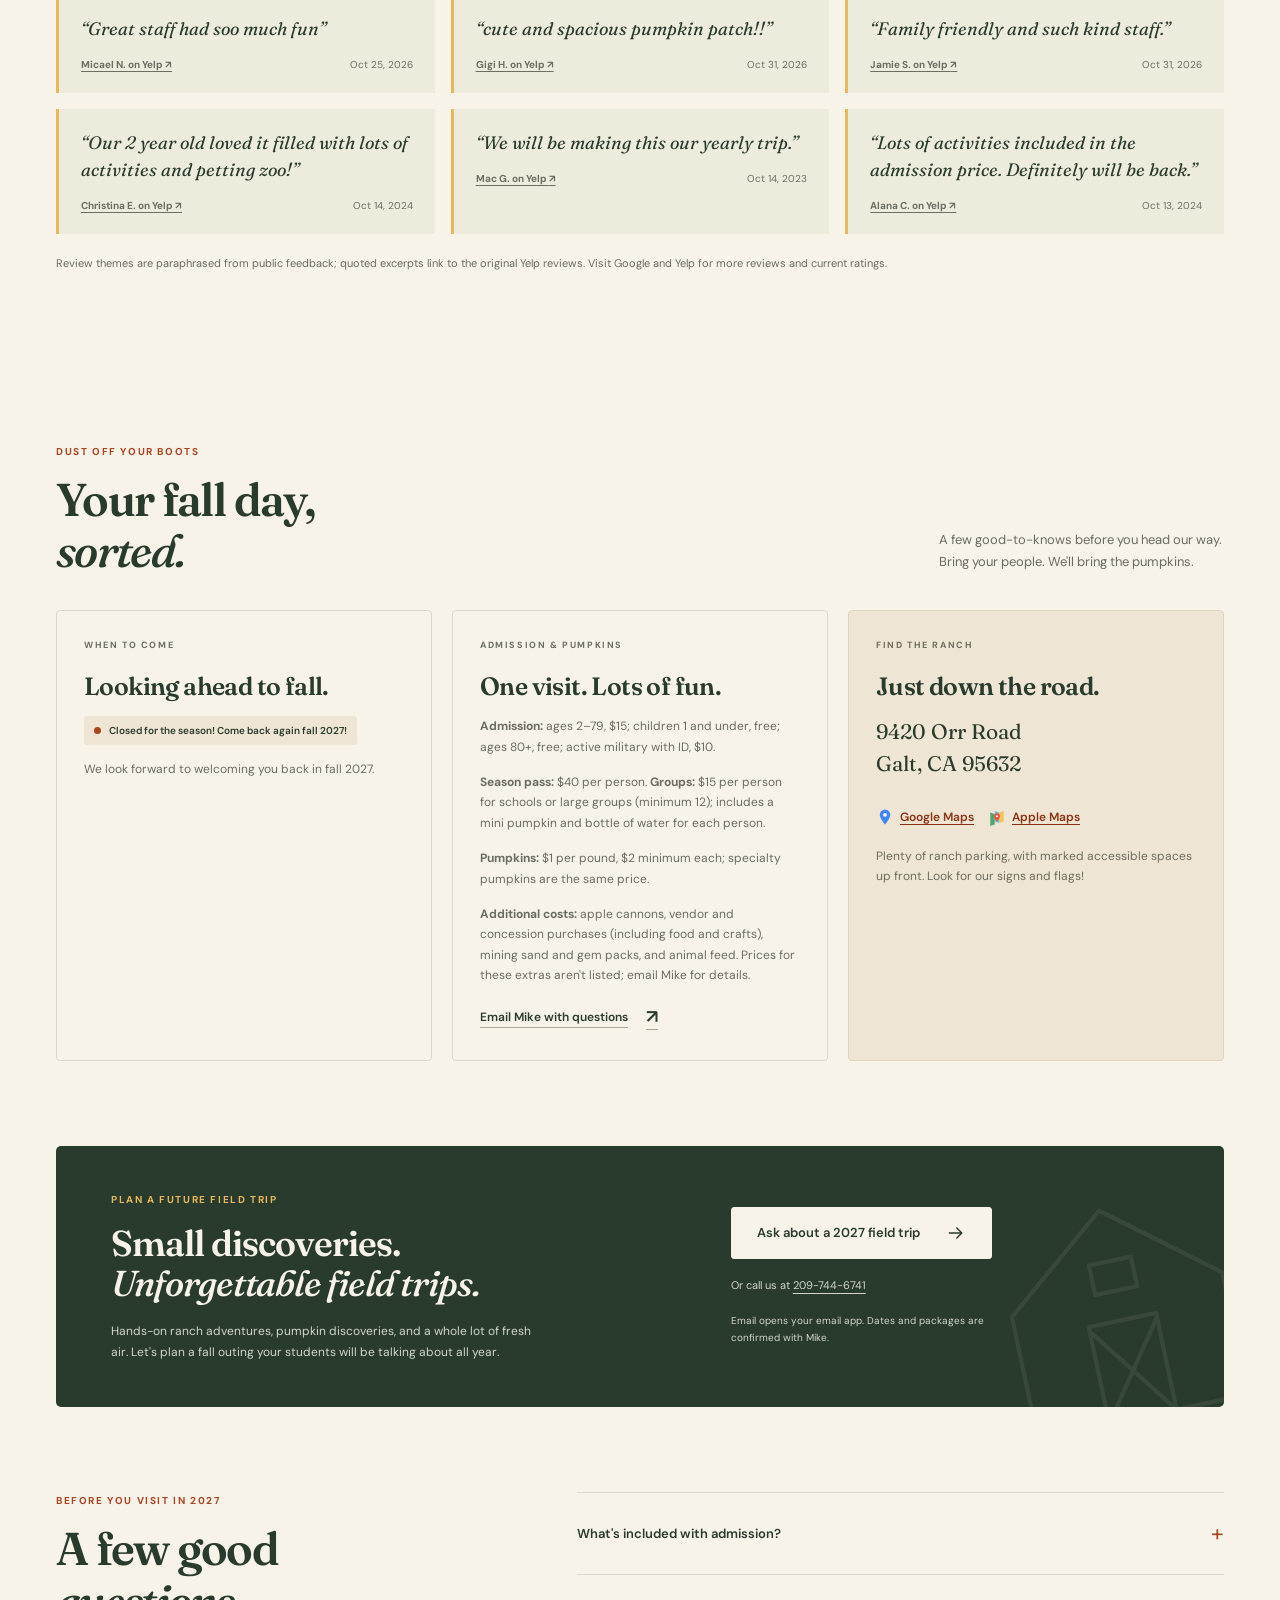
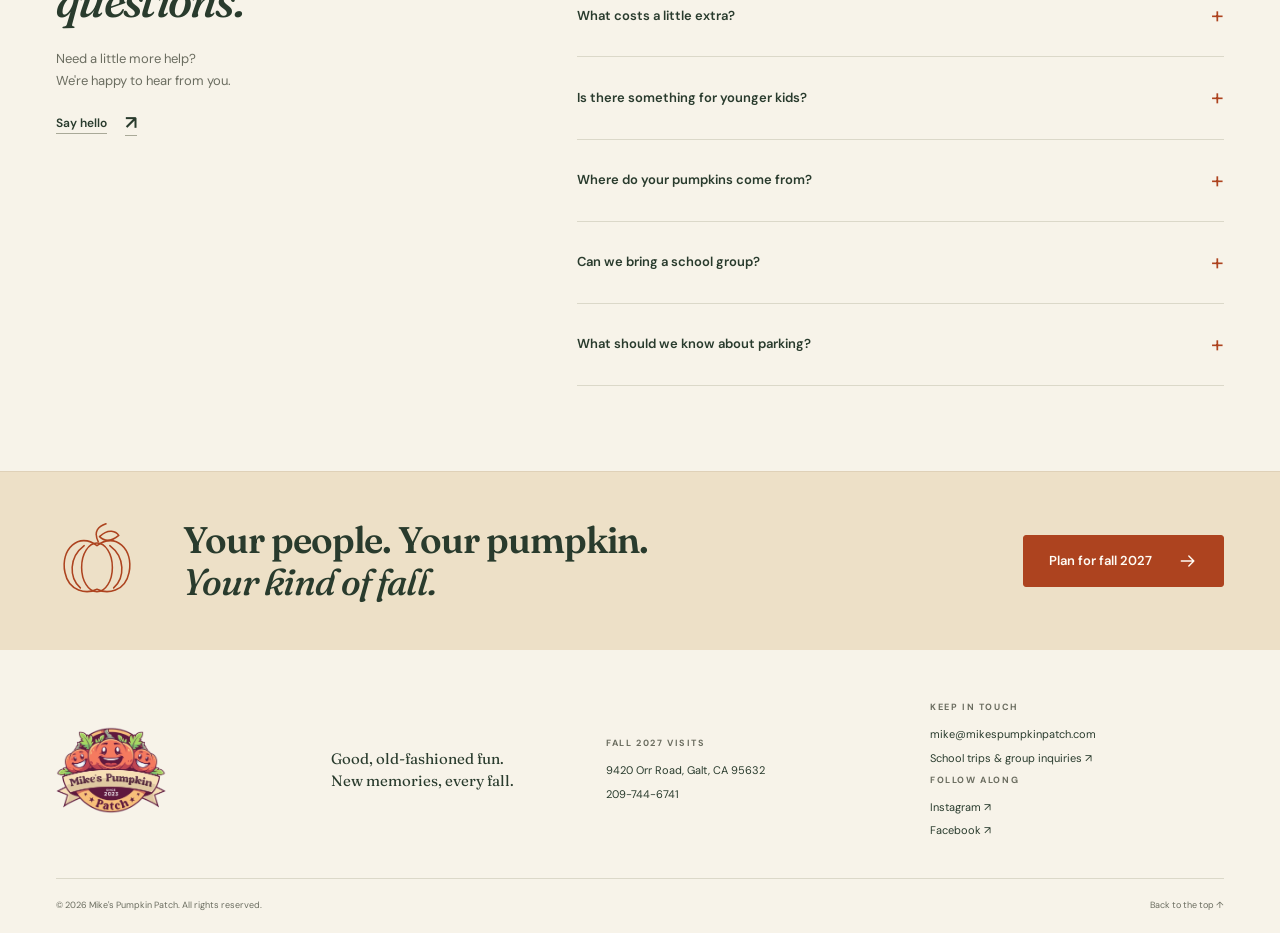
==== commit a867f554: "End of task Cleanup" ====
--- a/index.html
+++ b/index.html
@@ -153,10 +153,10 @@
         </article>
       </div>
     </section>
-    <section class="field-trip-section container" id="field-trips" aria-labelledby="field-title"><div class="field-trip-decoration" aria-hidden="true"><svg class="icon"><use href="#barn"/></svg></div><div><p class="eyebrow">PLAN A FUTURE FIELD TRIP</p><h2 id="field-title">Small discoveries.<br><em>Unforgettable field trips.</em></h2><p>Hands-on ranch adventures, pumpkin discoveries, and a whole lot of fresh air. Let's plan a fall outing your students will be talking about all year.</p></div><div class="field-trip-actions"><a class="button button-cream" href="mailto:mike@mikespumpkinpatch.com?subject=2027%20Field%20Trip%20Inquiry">Ask about a 2027 field trip <svg class="icon" aria-hidden="true"><use href="#arrow"/></svg></a><span>Or call Mike at <a href="tel:+12097446741">209-744-6741</a></span><small>Email opens your email app. Dates and packages are confirmed with Mike.</small></div></section>
+    <section class="field-trip-section container" id="field-trips" aria-labelledby="field-title"><div class="field-trip-decoration" aria-hidden="true"><svg class="icon"><use href="#barn"/></svg></div><div><p class="eyebrow">PLAN A FUTURE FIELD TRIP</p><h2 id="field-title">Small discoveries.<br><em>Unforgettable field trips.</em></h2><p>Hands-on ranch adventures, pumpkin discoveries, and a whole lot of fresh air. Let's plan a fall outing your students will be talking about all year.</p></div><div class="field-trip-actions"><a class="button button-cream" href="mailto:mike@mikespumpkinpatch.com?subject=2027%20Field%20Trip%20Inquiry">Ask about a 2027 field trip <svg class="icon" aria-hidden="true"><use href="#arrow"/></svg></a><span>Or call us at <a href="tel:+12097446741">209-744-6741</a></span><small>Email opens your email app. Dates and packages are confirmed with Mike.</small></div></section>
     <section class="section container faq-section" id="faq" aria-labelledby="faq-title"><div class="faq-intro"><p class="eyebrow">BEFORE YOU VISIT IN 2027</p><h2 id="faq-title">A few good<br><em>questions.</em></h2><p>Need a little more help?<br>We're happy to hear from you.</p><a class="text-link" href="mailto:mike@mikespumpkinpatch.com">Say hello <span aria-hidden="true">&#8599;</span></a></div><div class="faq-list">
       <details><summary>What's included with admission? <span aria-hidden="true">+</span></summary><p>Most activities! Explore two corn mazes spanning 10 acres, plus a kids' corn maze, the old west town, pillow bouncer, corn pit, human hamster wheel, hay rides, play area, Terrainables cart rides, hay castle, petting zoo, kids' hay maze, face painting, crafts, games, and music. Contact us to confirm availability for your visit.</p></details>
-      <details><summary>What costs a little extra? <span aria-hidden="true">+</span></summary><p>Pumpkins are $1 per pound with a $2 minimum per pumpkin; specialty pumpkins are the same rate. Apple cannons, vendor and concession purchases (including food and crafts), mining sand and gem packs, and animal feed also cost extra. Call Mike for prices on these items.</p></details>
+      <details><summary>What costs a little extra? <span aria-hidden="true">+</span></summary><p>Pumpkins are $1 per pound with a $2 minimum per pumpkin; specialty pumpkins are the same rate. Apple cannons, vendor and concession purchases (including food and crafts), mining sand and gem packs, and animal feed also cost extra. Call the patch for prices on these items.</p></details>
       <details><summary>Is there something for younger kids? <span aria-hidden="true">+</span></summary><p>Absolutely. Our smaller corn maze, kids' hay maze, play area, hay castle, petting zoo, crafts, and face painting offer plenty to explore. Supervise children and follow posted activity rules.</p></details>
       <details><summary>Where do your pumpkins come from? <span aria-hidden="true">+</span></summary><p>Our pumpkins are locally sourced as needed from California ranches. Pumpkins are $1 per pound, with a $2 minimum per pumpkin; specialty pumpkins are the same rate.</p></details>
       <details><summary>Can we bring a school group? <span aria-hidden="true">+</span></summary><p>Groups are $15 per person, including a mini pumpkin and bottle of water for each person, with a minimum group size of 12. Call <a href="tel:+12097446741">209-744-6741</a> or email <a href="mailto:mike@mikespumpkinpatch.com">mike@mikespumpkinpatch.com</a> to arrange a visit.</p></details>
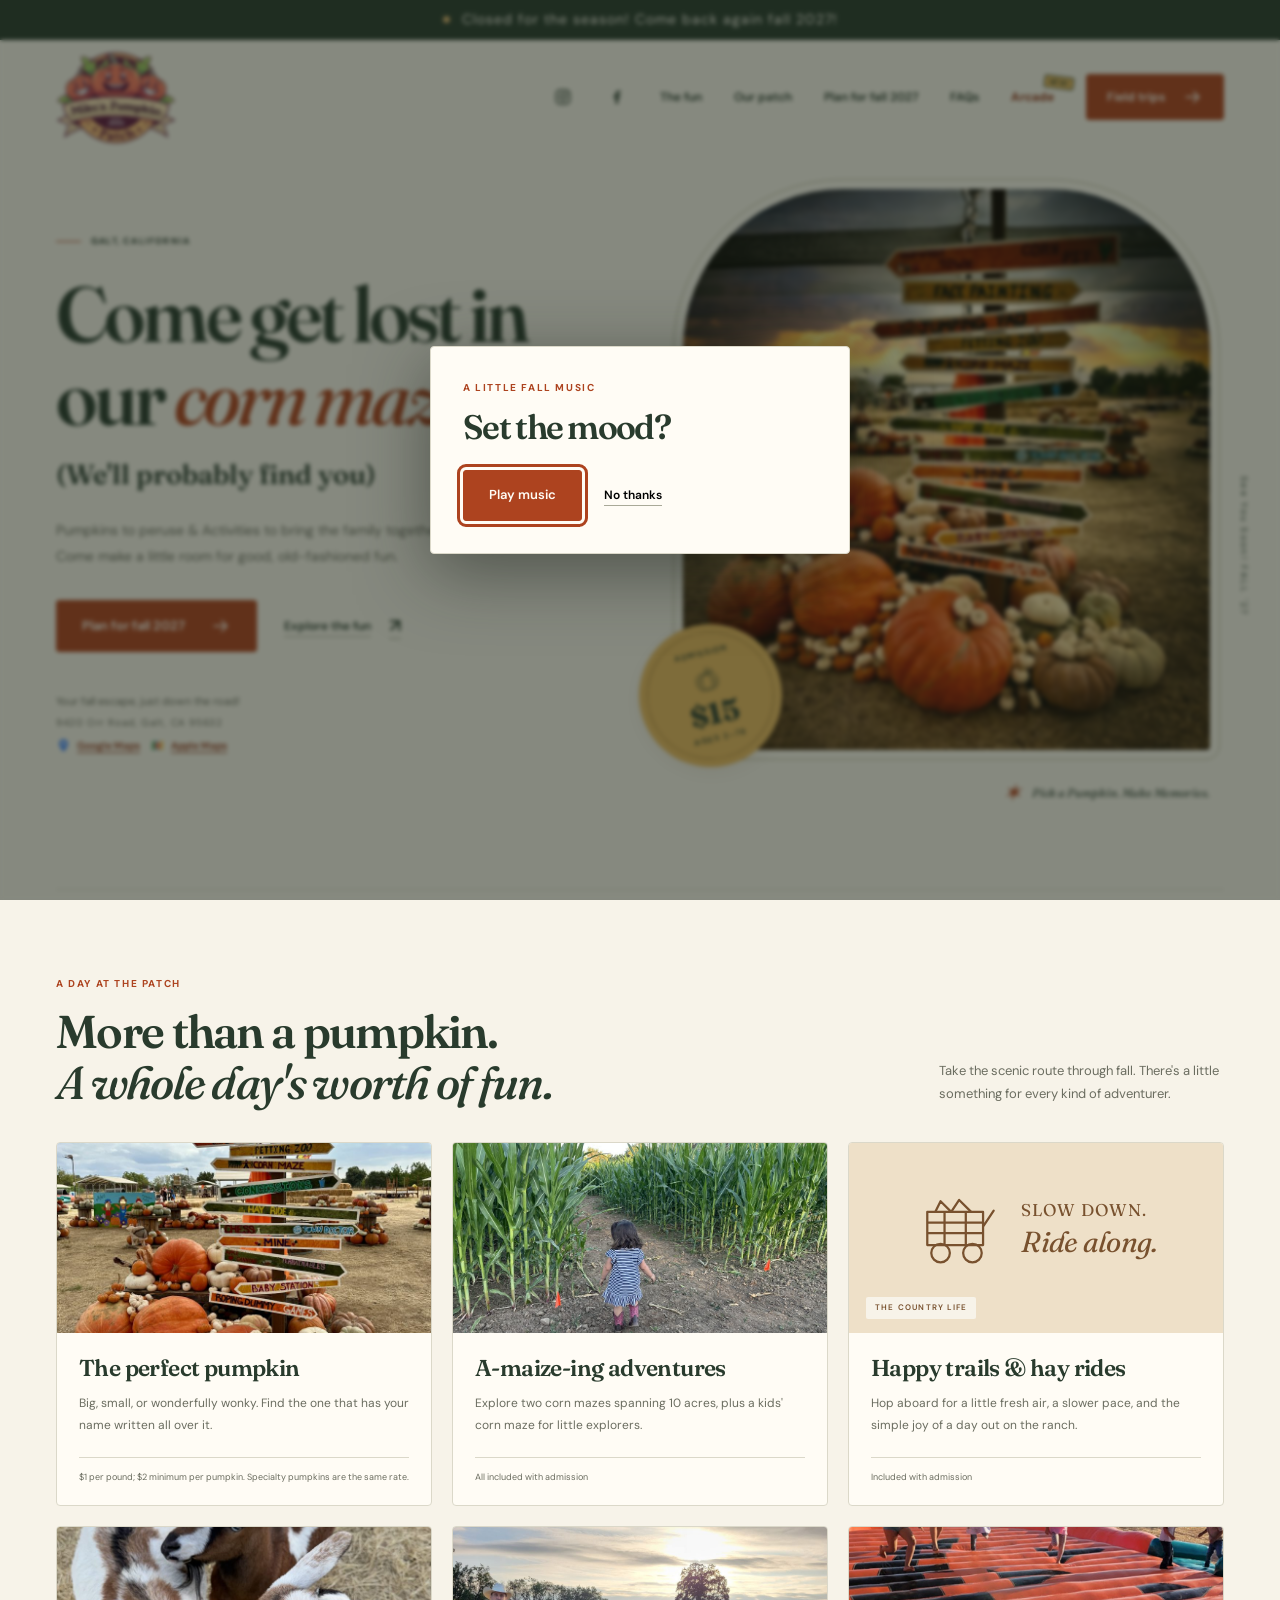
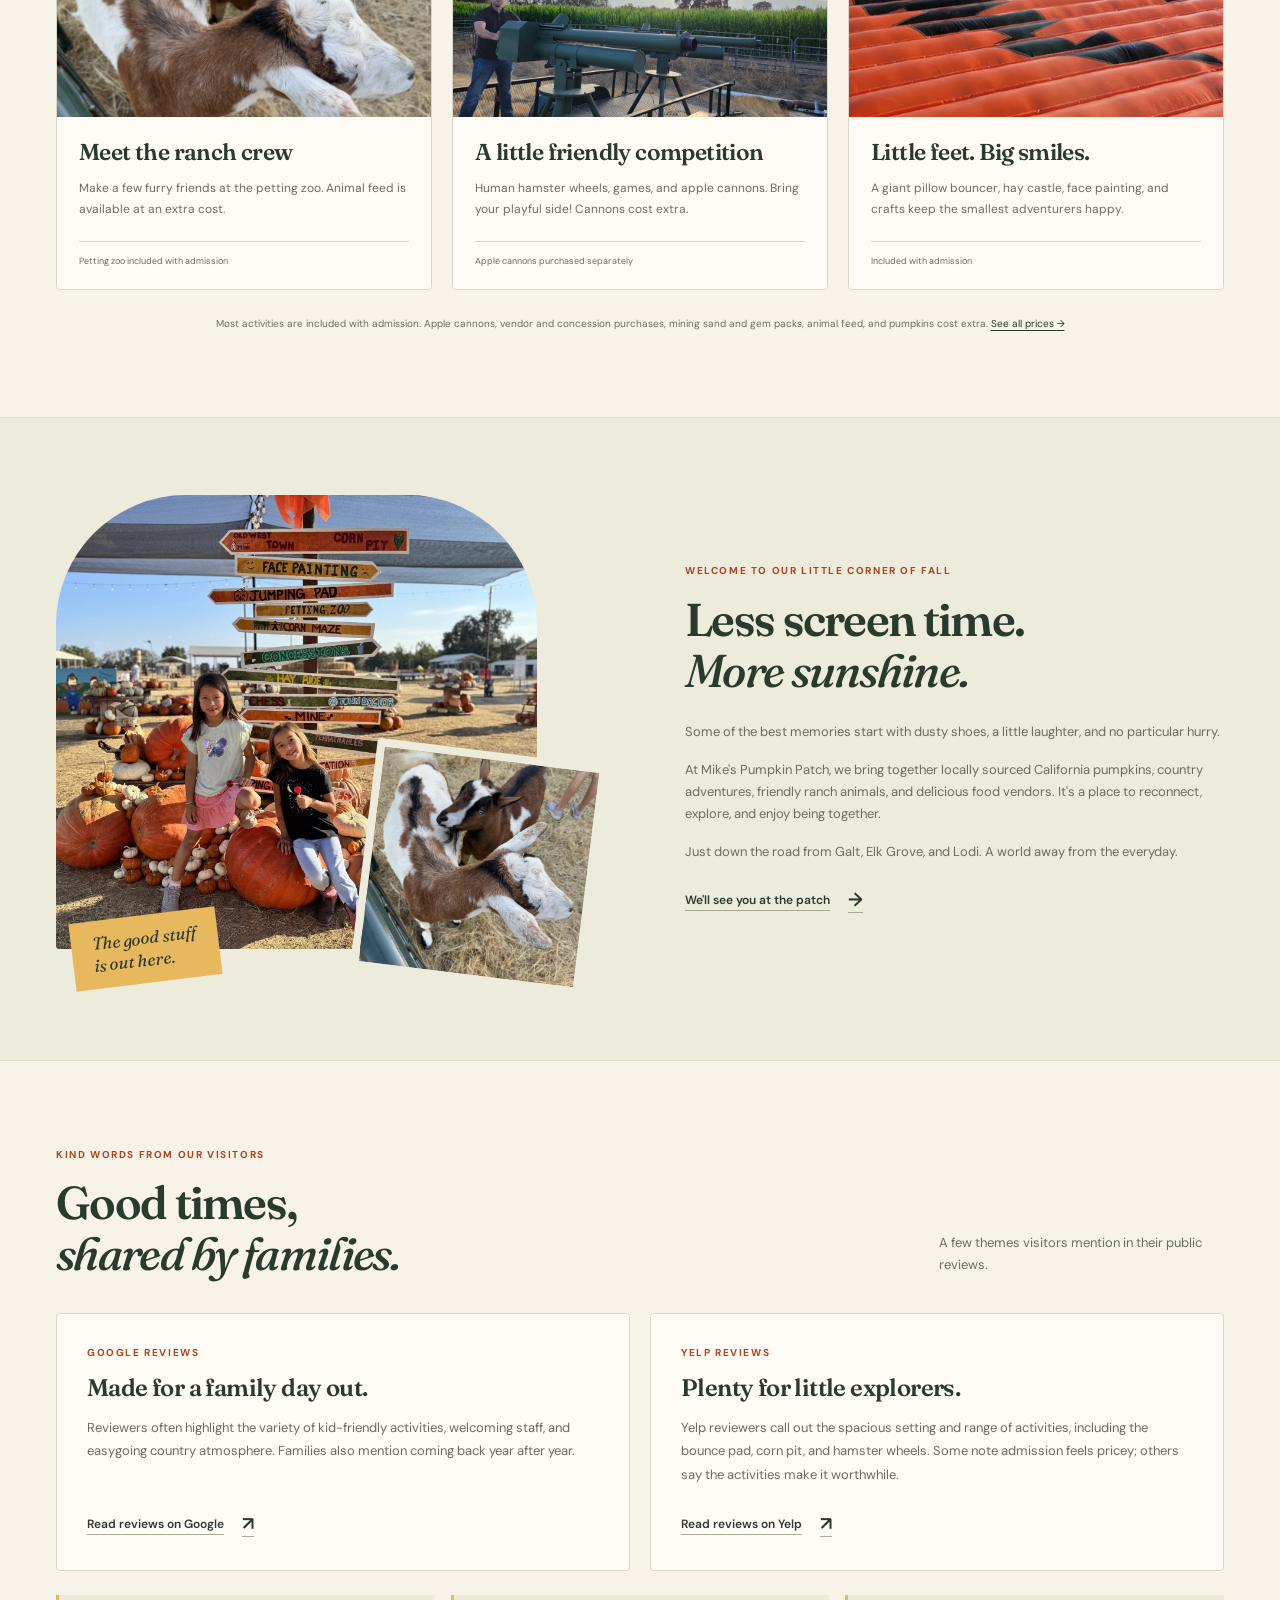
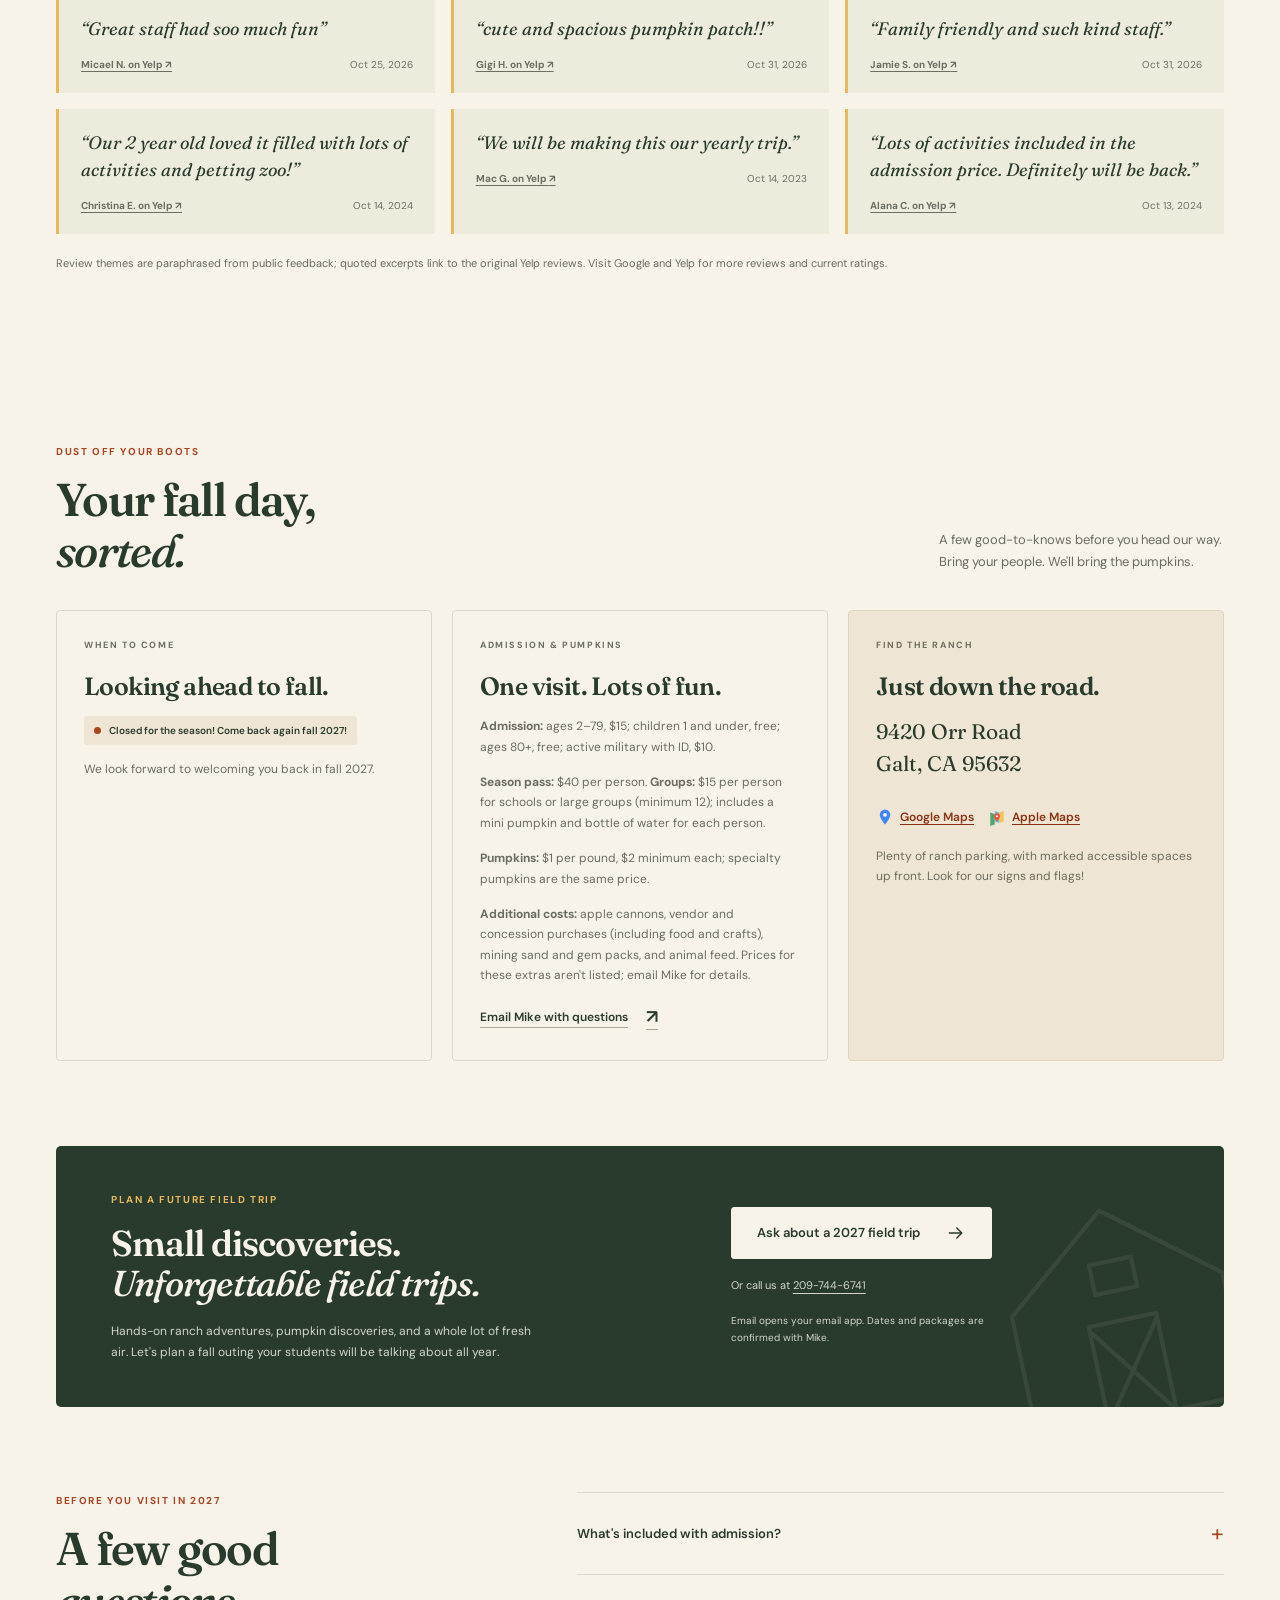
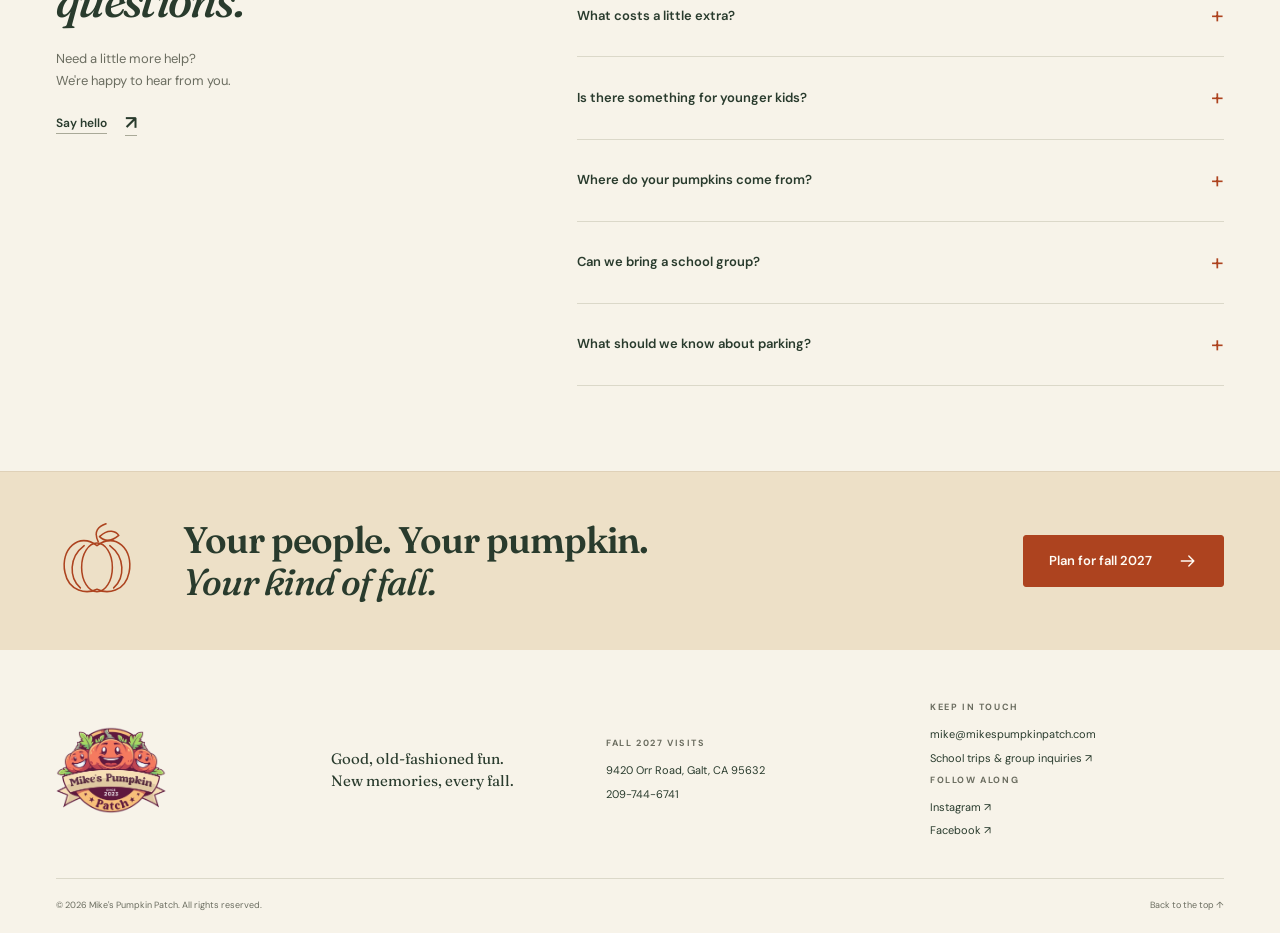
==== commit 4d47616c: "Photo edits" ====
--- a/index.html
+++ b/index.html
@@ -52,7 +52,7 @@
         <div class="hero-footnote"><svg class="icon" aria-hidden="true"><use href="#pin"/></svg> Your fall escape, just down the road!<div class="hero-address">9420 Orr Road, Galt, CA 95632<div class="map-links" aria-label="Open address in a map app"><a href="https://www.google.com/maps/search/?api=1&amp;query=9420+Orr+Road+Galt+CA+95632" target="_blank" rel="noopener noreferrer"><svg aria-hidden="true" viewBox="0 0 24 24"><path fill="#4285f4" d="M12 2a7 7 0 0 0-7 7c0 5 7 13 7 13s7-8 7-13a7 7 0 0 0-7-7Z"/><circle cx="12" cy="9" r="2.5" fill="#fff"/></svg>Google Maps<span class="sr-only"> (opens in a new tab)</span></a><a href="https://maps.apple.com/?daddr=9420%20Orr%20Road%2C%20Galt%2C%20CA%2095632" target="_blank" rel="noopener noreferrer"><svg aria-hidden="true" viewBox="0 0 24 24"><path fill="#54a56b" d="m3 6 6-2v14l-6 2z"/><path fill="#77b5e8" d="m9 4 6 2v14l-6-2z"/><path fill="#f2c45c" d="m15 6 6-2v14l-6 2z"/><path fill="#e45742" d="M12 7a4 4 0 0 0-4 4c0 3 4 7 4 7s4-4 4-7a4 4 0 0 0-4-4Z"/><circle cx="12" cy="11" r="1.3" fill="#fff"/></svg>Apple Maps<span class="sr-only"> (opens in a new tab)</span></a></div></div></div>
       </div>
       <div class="hero-art">
-        <div class="photo-frame"><img src="assets/ranch-pumpkins.jpg" alt="Pumpkin display beneath the colorful activity signpost at Mike's Pumpkin Patch" width="768" height="1024" fetchpriority="high"></div>
+        <div class="photo-frame"><img src="assets/ranch-pumpkins-hero.jpg" alt="Pumpkins beneath the colorful activity signpost at Mike's Pumpkin Patch" width="768" height="1024" fetchpriority="high"></div>
         <div class="harvest-stamp" aria-label="General admission is $15 for ages 2 through 79.">
           <span>ADMISSION</span>
           <svg class="icon" aria-hidden="true"><use href="#pumpkin"/></svg>
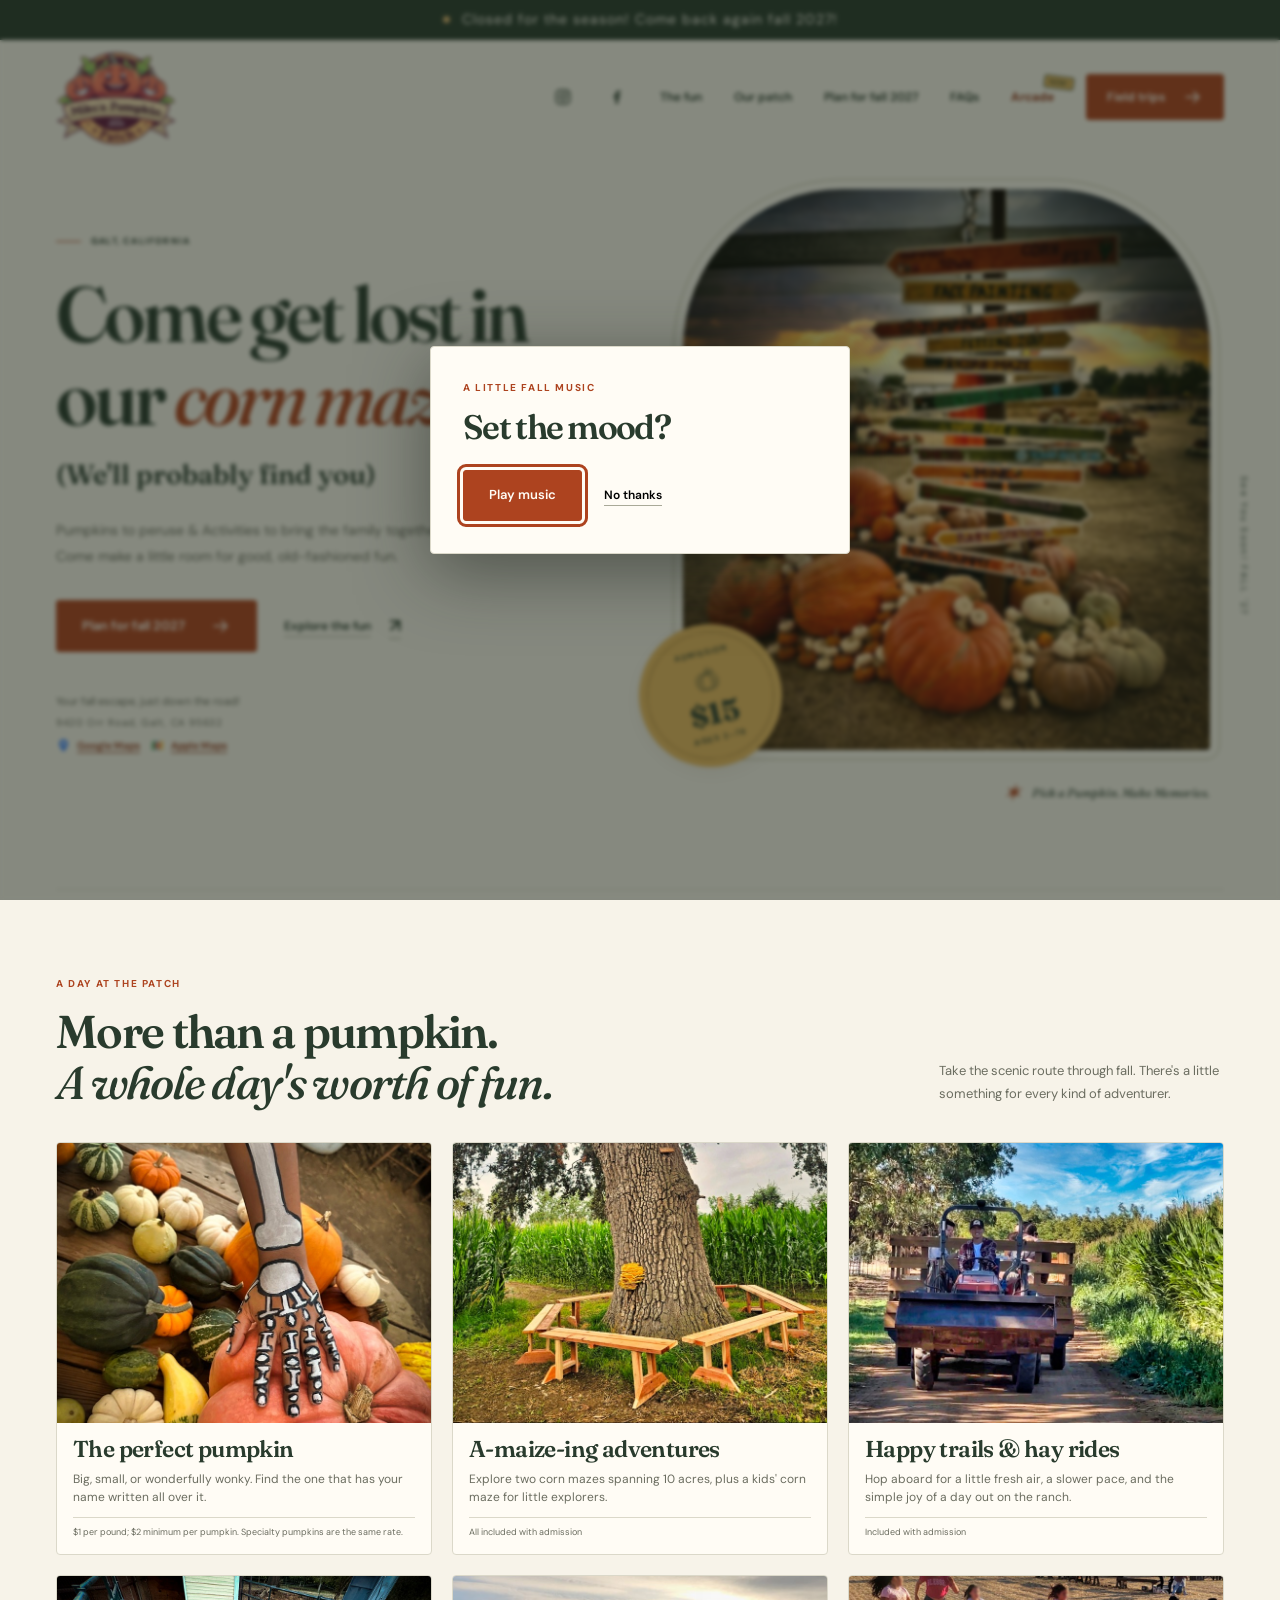
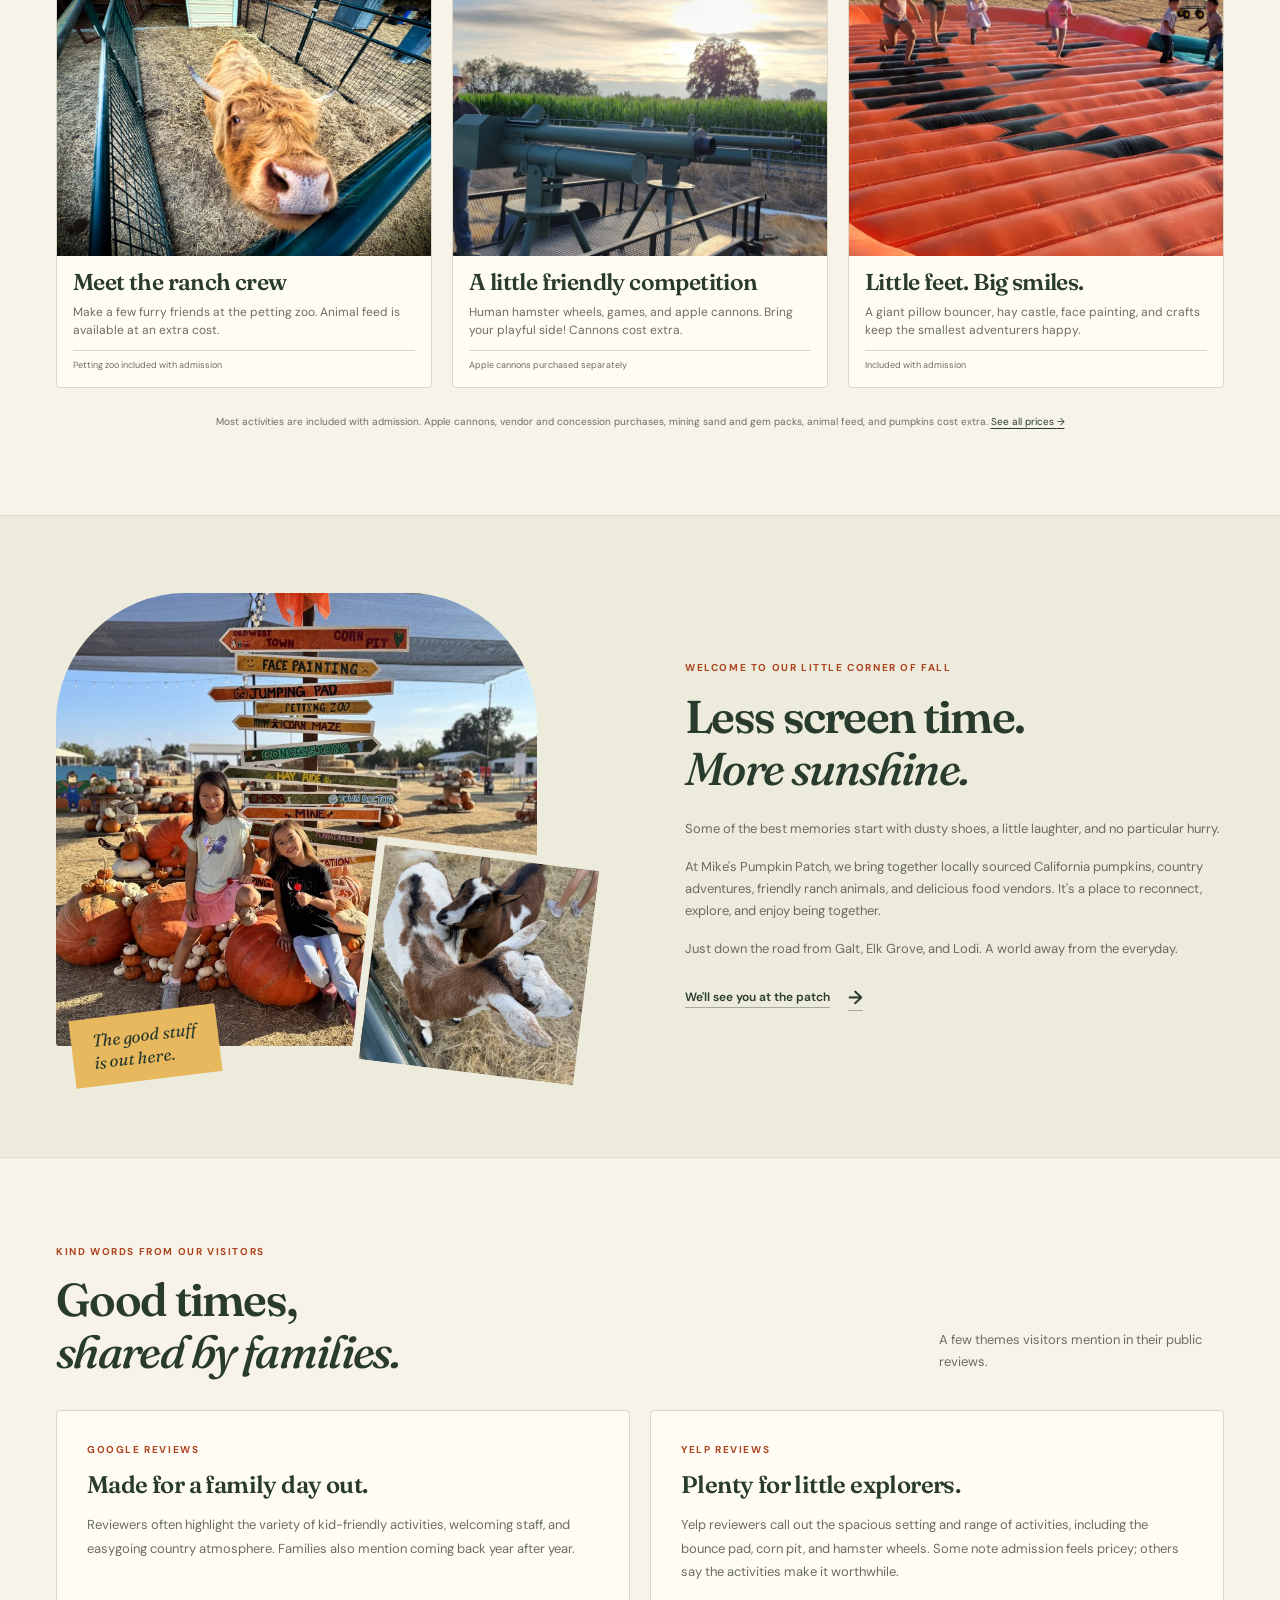
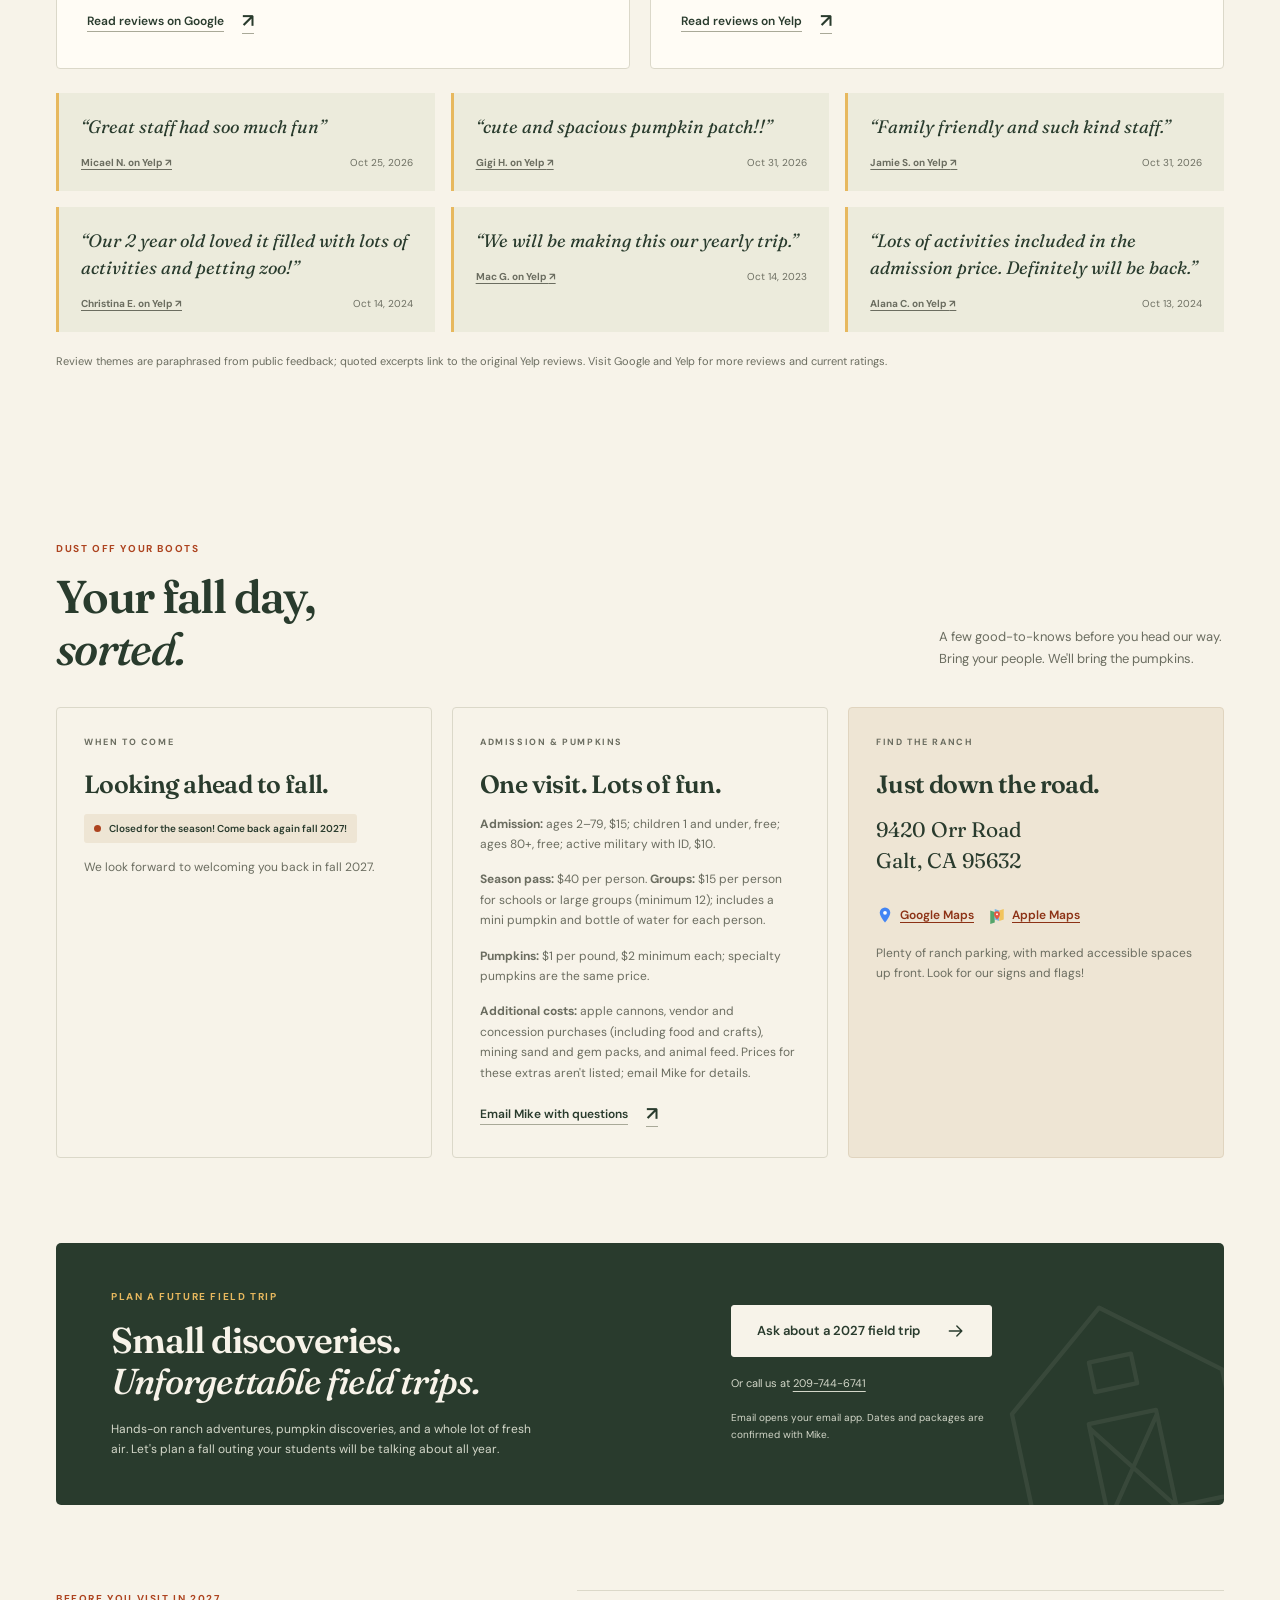
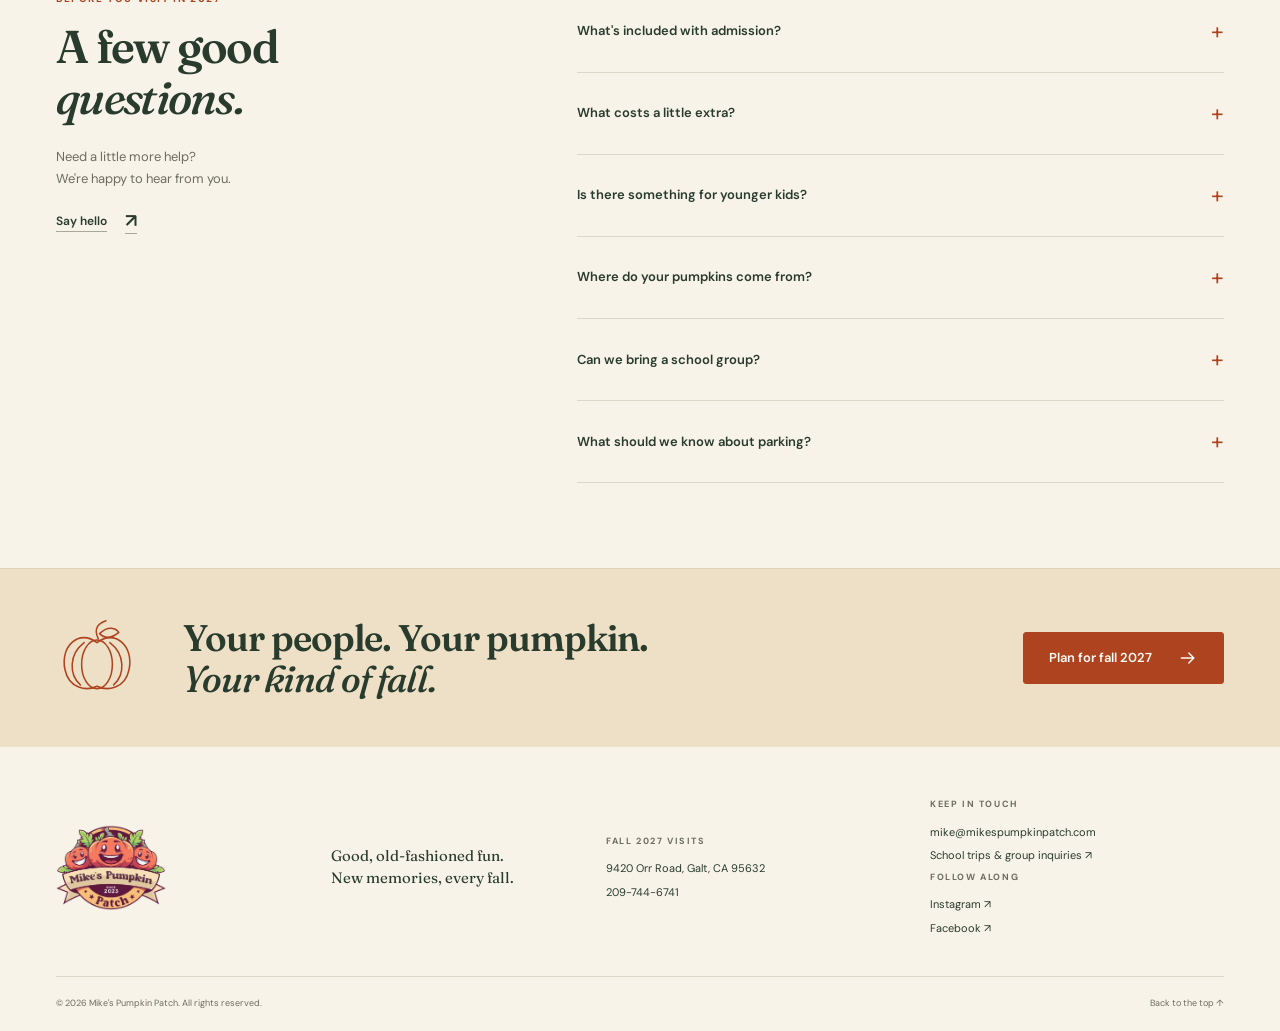
==== commit dd5e5740: "Music & photo updates" ====
--- a/index.html
+++ b/index.html
@@ -48,7 +48,7 @@
         <h1 id="hero-title">Come get lost in our <em>corn maze!</em><span class="hero-title-aside">(We'll probably find you)</span></h1>
         <p class="hero-description">Pumpkins to peruse & Activities to bring the family together.<br class="desktop-break"> Come make a little room for good, old-fashioned fun.</p>
         <div class="hero-actions"><a class="button" href="#visit">Plan for fall 2027 <svg class="icon" aria-hidden="true"><use href="#arrow"/></svg></a><a class="text-link" href="#activities">Explore the fun <span aria-hidden="true">&#8599;</span></a></div>
-        <audio id="background-music" loop preload="none" aria-label="Original fall country instrumental"><source src="assets/fall-at-the-patch.wav" type="audio/wav">Your browser does not support audio playback.</audio>
+        <audio id="background-music" loop preload="none" aria-label="Patchman game music"><source src="arcade/audio/patchman/song_1.wav" type="audio/wav">Your browser does not support audio playback.</audio>
         <div class="hero-footnote"><svg class="icon" aria-hidden="true"><use href="#pin"/></svg> Your fall escape, just down the road!<div class="hero-address">9420 Orr Road, Galt, CA 95632<div class="map-links" aria-label="Open address in a map app"><a href="https://www.google.com/maps/search/?api=1&amp;query=9420+Orr+Road+Galt+CA+95632" target="_blank" rel="noopener noreferrer"><svg aria-hidden="true" viewBox="0 0 24 24"><path fill="#4285f4" d="M12 2a7 7 0 0 0-7 7c0 5 7 13 7 13s7-8 7-13a7 7 0 0 0-7-7Z"/><circle cx="12" cy="9" r="2.5" fill="#fff"/></svg>Google Maps<span class="sr-only"> (opens in a new tab)</span></a><a href="https://maps.apple.com/?daddr=9420%20Orr%20Road%2C%20Galt%2C%20CA%2095632" target="_blank" rel="noopener noreferrer"><svg aria-hidden="true" viewBox="0 0 24 24"><path fill="#54a56b" d="m3 6 6-2v14l-6 2z"/><path fill="#77b5e8" d="m9 4 6 2v14l-6-2z"/><path fill="#f2c45c" d="m15 6 6-2v14l-6 2z"/><path fill="#e45742" d="M12 7a4 4 0 0 0-4 4c0 3 4 7 4 7s4-4 4-7a4 4 0 0 0-4-4Z"/><circle cx="12" cy="11" r="1.3" fill="#fff"/></svg>Apple Maps<span class="sr-only"> (opens in a new tab)</span></a></div></div></div>
       </div>
       <div class="hero-art">
@@ -67,10 +67,10 @@
     <section class="section container" id="activities" aria-labelledby="activities-title">
       <div class="section-heading"><div><p class="eyebrow">A DAY AT THE PATCH</p><h2 id="activities-title">More than a pumpkin.<br><em>A whole day's worth of fun.</em></h2></div><p>Take the scenic route through fall. There's a little something for every kind of adventurer.</p></div>
       <div class="activity-grid">
-        <article class="activity-card photo-card" data-category="family little"><div class="card-photo"><img src="assets/ranch-pumpkins.jpg" alt="Pumpkin display beneath the colorful activity signpost at Mike's Pumpkin Patch" width="768" height="1024" loading="lazy"></div><div class="card-content"><h3>The perfect pumpkin</h3><p>Big, small, or wonderfully wonky. Find the one that has your name written all over it.</p><span class="card-note">$1 per pound; $2 minimum per pumpkin. Specialty pumpkins are the same rate.</span></div></article>
-        <article class="activity-card photo-card corn-card" data-category="family adventure"><div class="card-photo"><img src="assets/ranch-maze.jpg" alt="A child exploring a path between tall green corn stalks at Mike's" width="1024" height="768" loading="lazy"></div><div class="card-content"><h3>A-maize-ing adventures</h3><p>Explore two corn mazes spanning 10 acres, plus a kids' corn maze for little explorers.</p><span class="card-note">All included with admission</span></div></article>
-        <article class="activity-card illustrated-card wagon-card" data-category="family little"><div class="card-illustration"><svg class="illustration" aria-hidden="true"><use href="#wagon"/></svg><span class="illustration-word">SLOW DOWN.<br><em>Ride along.</em></span><span class="card-label">THE COUNTRY LIFE</span></div><div class="card-content"><h3>Happy trails &amp; hay rides</h3><p>Hop aboard for a little fresh air, a slower pace, and the simple joy of a day out on the ranch.</p><span class="card-note">Included with admission</span></div></article>
-        <article class="activity-card photo-card" data-category="family little"><div class="card-photo"><img src="assets/ranch-goats.jpg" alt="Three curious goats in the petting zoo at Mike's" width="768" height="1024" loading="lazy"></div><div class="card-content"><h3>Meet the ranch crew</h3><p>Make a few furry friends at the petting zoo. Animal feed is available at an extra cost.</p><span class="card-note">Petting zoo included with admission</span></div></article>
+        <article class="activity-card photo-card" data-category="family little"><div class="card-photo"><img src="assets/pumpkins-edited.jpg" alt="A hand painted with skeleton bones resting on a large pumpkin among colorful pumpkins and gourds" width="768" height="1009" loading="lazy"></div><div class="card-content"><h3>The perfect pumpkin</h3><p>Big, small, or wonderfully wonky. Find the one that has your name written all over it.</p><span class="card-note">$1 per pound; $2 minimum per pumpkin. Specialty pumpkins are the same rate.</span></div></article>
+        <article class="activity-card photo-card corn-card" data-category="family adventure"><div class="card-photo"><img src="assets/ranch-maze-tree.jpg" alt="Wooden benches around a large tree beside the corn maze" width="768" height="1021" loading="lazy"></div><div class="card-content"><h3>A-maize-ing adventures</h3><p>Explore two corn mazes spanning 10 acres, plus a kids' corn maze for little explorers.</p><span class="card-note">All included with admission</span></div></article>
+        <article class="activity-card photo-card" data-category="family little"><div class="card-photo"><img src="assets/hay-ride.jpg" alt="Visitors riding a wagon along a sunny path at Mike's Pumpkin Patch" width="784" height="768" loading="lazy"></div><div class="card-content"><h3>Happy trails &amp; hay rides</h3><p>Hop aboard for a little fresh air, a slower pace, and the simple joy of a day out on the ranch.</p><span class="card-note">Included with admission</span></div></article>
+        <article class="activity-card photo-card ranch-crew-card" data-category="family little"><div class="card-photo"><img src="assets/ranch-cow.jpg" alt="A friendly Highland cow leaning toward the camera in its pen" width="1024" height="768" loading="lazy"></div><div class="card-content"><h3>Meet the ranch crew</h3><p>Make a few furry friends at the petting zoo. Animal feed is available at an extra cost.</p><span class="card-note">Petting zoo included with admission</span></div></article>
         <article class="activity-card photo-card" data-category="adventure"><div class="card-photo"><img src="assets/ranch-outing.jpg" alt="An apple cannon at Mike's with the corn maze and sunset in the background" width="1024" height="576" loading="lazy"></div><div class="card-content"><h3>A little friendly competition</h3><p>Human hamster wheels, games, and apple cannons. Bring your playful side! Cannons cost extra.</p><span class="card-note">Apple cannons purchased separately</span></div></article>
         <article class="activity-card photo-card" data-category="family little"><div class="card-photo"><img src="assets/ranch-bouncer.png" alt="Children playing on the orange jumping pillow at Mike's" width="500" height="500" loading="lazy"></div><div class="card-content"><h3>Little feet. Big smiles.</h3><p>A giant pillow bouncer, hay castle, face painting, and crafts keep the smallest adventurers happy.</p><span class="card-note">Included with admission</span></div></article>
       </div>
--- a/styles.css
+++ b/styles.css
@@ -52,3 +52,20 @@
 .season-badge .status-dot{background:var(--orange)}
 .harvest-stamp{text-align:center}
 .harvest-stamp .admission-price{font-size:30px;font-style:normal;line-height:1;font-weight:700;margin-bottom:3px}
+.ranch-crew-card .card-photo img{object-position:center 65%}
+.corn-card .card-photo img{object-position:center bottom}
+#activities .card-photo{height:auto;min-height:190px;aspect-ratio:4/3}
+#activities .card-photo img{position:absolute;inset:0}
+#activities .card-content{padding:14px 16px}
+#activities .card-content p{margin-top:7px;line-height:1.55}
+#activities .card-note{margin-top:10px;padding-top:8px;line-height:1.5}
+@media(prefers-reduced-motion:no-preference){
+  .site-header .brand{animation:logo-entrance .7s ease-out both}
+  .site-header .brand-logo{transform-origin:50% 70%}
+  .site-header .brand:focus-visible .brand-logo{animation:logo-wiggle .6s ease-in-out}
+}
+@media(prefers-reduced-motion:no-preference) and (hover:hover){
+  .site-header .brand:hover .brand-logo{animation:logo-wiggle .6s ease-in-out}
+}
+@keyframes logo-entrance{from{opacity:0;transform:translateY(8px) scale(.96)}to{opacity:1;transform:translateY(0) scale(1)}}
+@keyframes logo-wiggle{0%,100%{transform:rotate(0)}25%{transform:rotate(-4deg)}50%{transform:rotate(3deg)}75%{transform:rotate(-2deg)}}
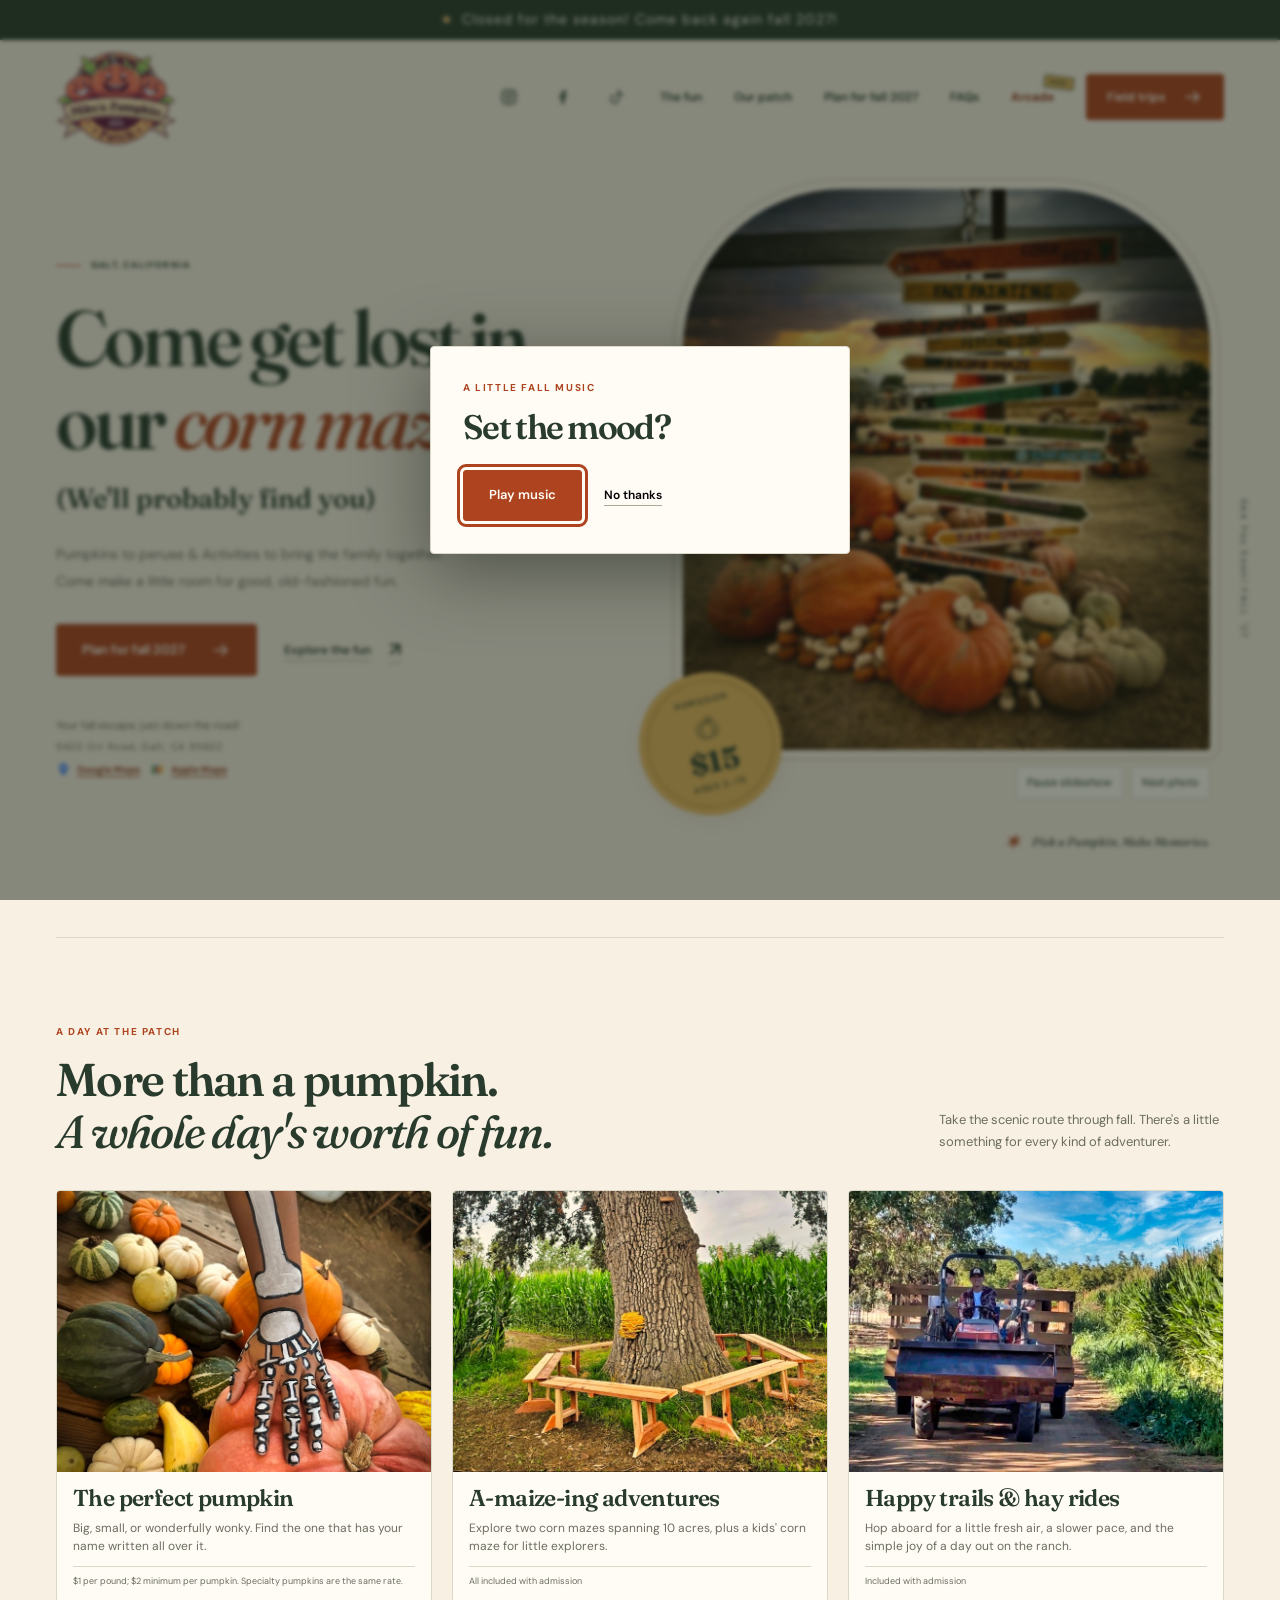
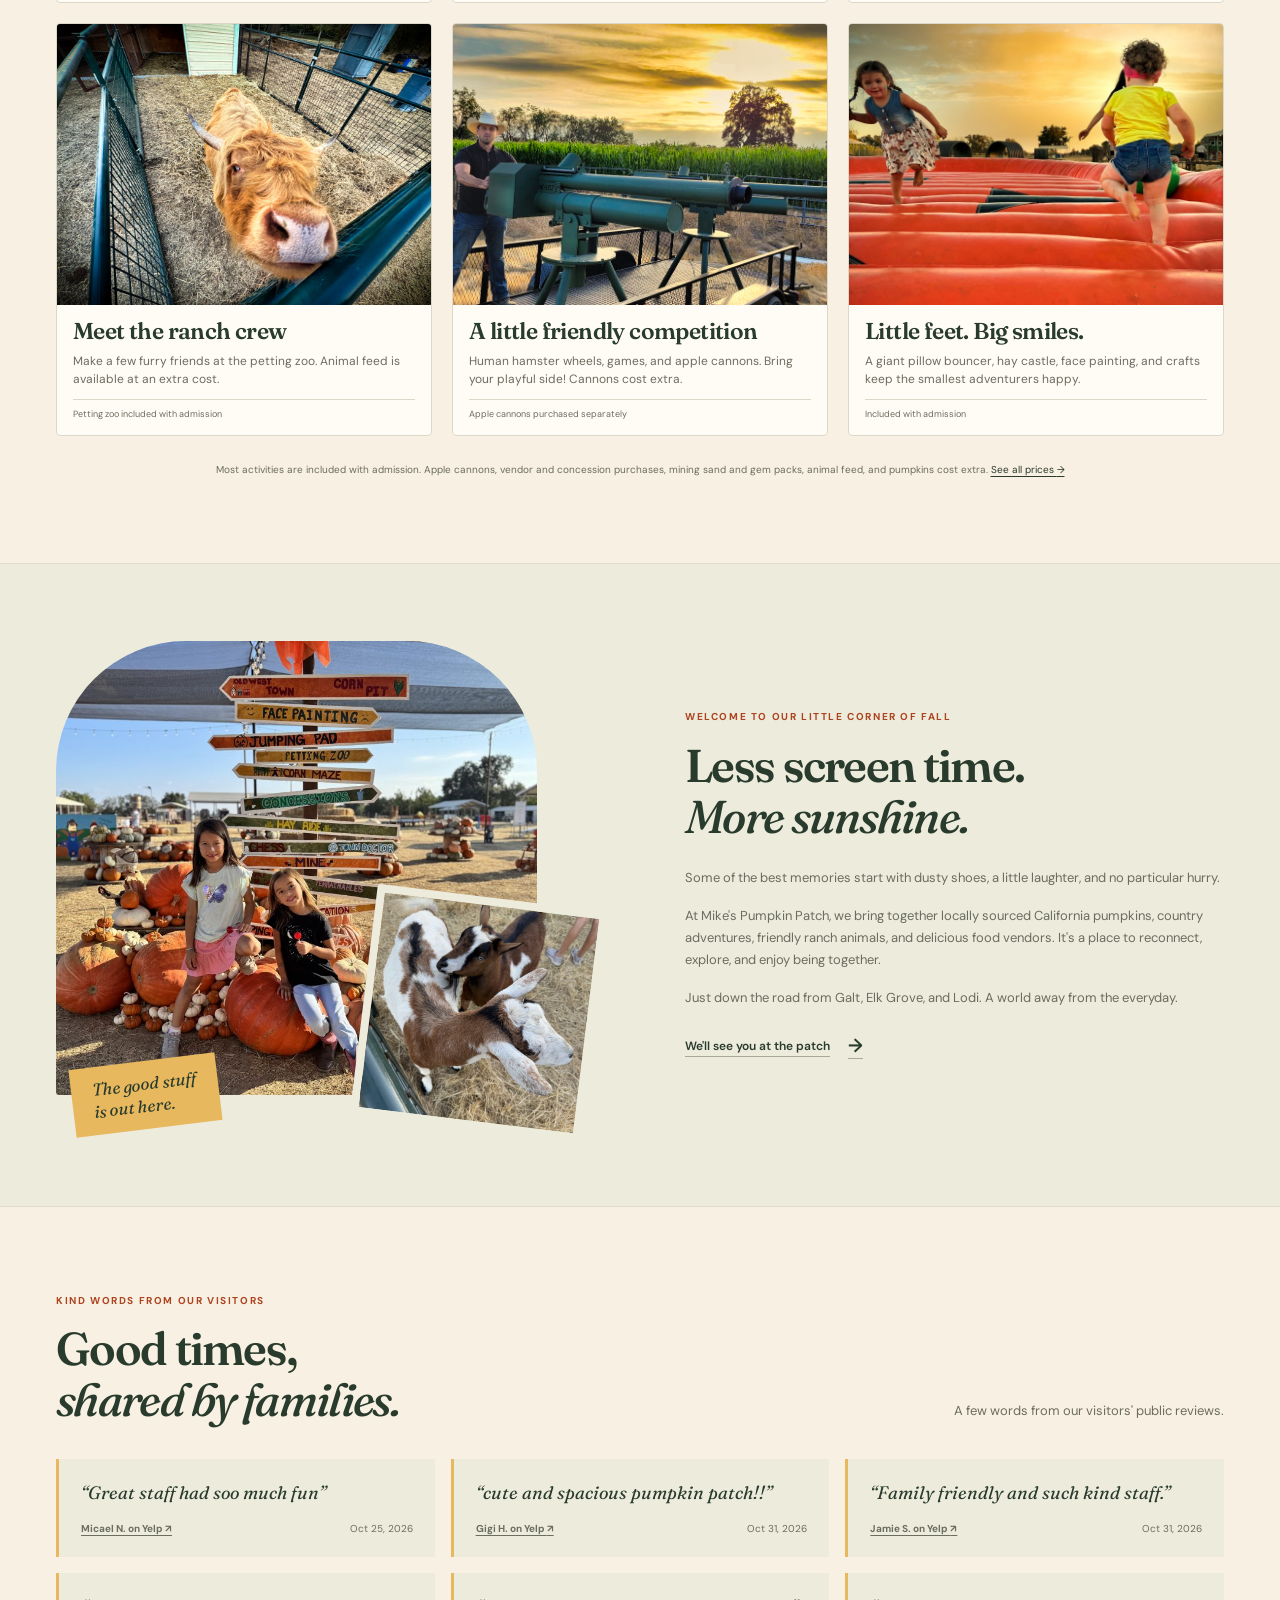
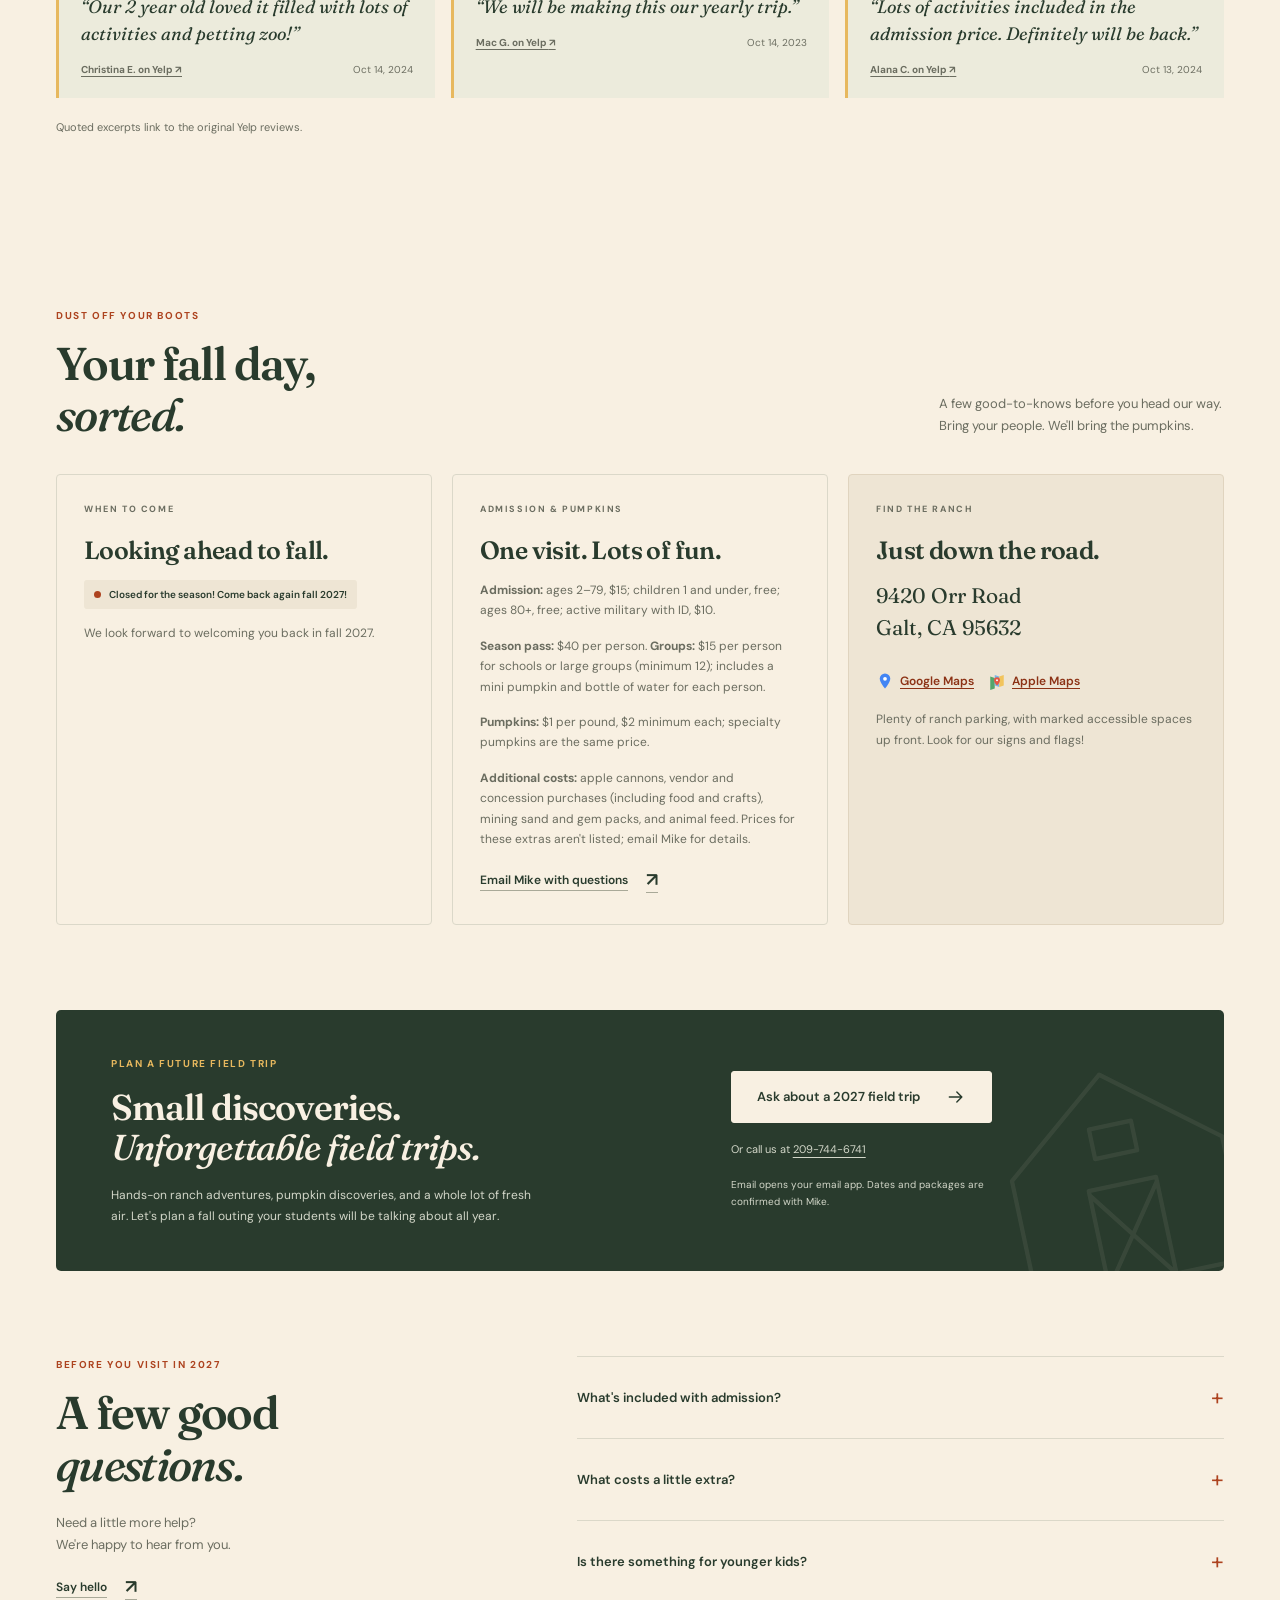
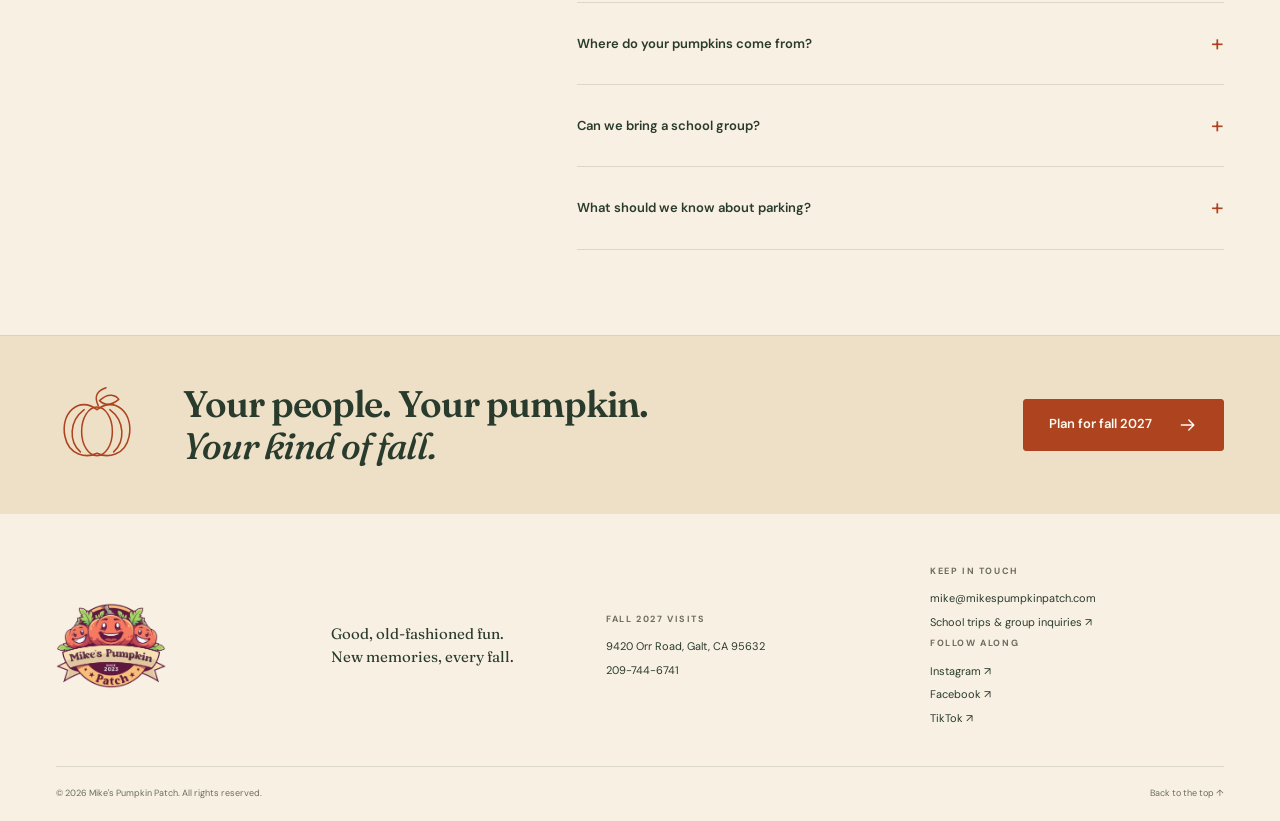
==== commit ea7ad88a: "pictures" ====
--- a/index.html
+++ b/index.html
@@ -33,8 +33,9 @@
       </a>
       <button class="menu-toggle" type="button" aria-controls="main-nav" aria-expanded="false">Menu <span aria-hidden="true">&#9776;</span></button>
       <nav id="main-nav" class="main-nav" aria-label="Main navigation">
-        <a class="social-nav-link" href="https://www.instagram.com/mikespumpkinpatch/" target="_blank" rel="noopener noreferrer" aria-label="Mike's Pumpkin Patch on Instagram"><svg viewBox="0 0 24 24" aria-hidden="true"><rect x="3" y="3" width="18" height="18" rx="5"/><circle cx="12" cy="12" r="4"/><circle class="social-icon-dot" cx="18" cy="6.5" r="1"/></svg><span class="sr-only">Instagram (opens in a new tab)</span></a>
+        <a class="social-nav-link" href="https://www.instagram.com/mikespumpkinpatchgalt/" target="_blank" rel="noopener noreferrer" aria-label="Mike's Pumpkin Patch on Instagram"><svg viewBox="0 0 24 24" aria-hidden="true"><rect x="3" y="3" width="18" height="18" rx="5"/><circle cx="12" cy="12" r="4"/><circle class="social-icon-dot" cx="18" cy="6.5" r="1"/></svg><span class="sr-only">Instagram (opens in a new tab)</span></a>
         <a class="social-nav-link" href="https://www.facebook.com/mikes.pumpkin.patch/" target="_blank" rel="noopener noreferrer" aria-label="Mike's Pumpkin Patch on Facebook"><svg viewBox="0 0 24 24" aria-hidden="true"><path class="facebook-icon" d="M13.5 21v-8h2.7l.4-3h-3.1V8.1c0-.9.3-1.5 1.6-1.5h1.7V3.9c-.3 0-1.3-.1-2.5-.1-2.5 0-4.2 1.5-4.2 4.3V10H7.3v3h2.8v8h3.4Z"/></svg><span class="sr-only">Facebook (opens in a new tab)</span></a>
+        <a class="social-nav-link" href="https://www.tiktok.com/@mikes.pumpkin.pat" target="_blank" rel="noopener noreferrer" aria-label="Mike's Pumpkin Patch on TikTok"><svg viewBox="0 0 24 24" aria-hidden="true"><path d="M14 3v12a5 5 0 1 1-5-5m5-7c0 4 3 6 6 6"/></svg><span class="sr-only">TikTok (opens in a new tab)</span></a>
         <a href="#activities">The fun</a><a href="#about">Our patch</a><a href="#visit">Plan for fall 2027</a><a href="#faq">FAQs</a>
         <a class="arcade-link" href="arcade/index.html">Arcade <span class="new-sticker">NEW!</span></a>
         <a class="button button-small" href="#field-trips">Field trips <svg class="icon" aria-hidden="true"><use href="#arrow"/></svg></a>
@@ -52,7 +53,17 @@
         <div class="hero-footnote"><svg class="icon" aria-hidden="true"><use href="#pin"/></svg> Your fall escape, just down the road!<div class="hero-address">9420 Orr Road, Galt, CA 95632<div class="map-links" aria-label="Open address in a map app"><a href="https://www.google.com/maps/search/?api=1&amp;query=9420+Orr+Road+Galt+CA+95632" target="_blank" rel="noopener noreferrer"><svg aria-hidden="true" viewBox="0 0 24 24"><path fill="#4285f4" d="M12 2a7 7 0 0 0-7 7c0 5 7 13 7 13s7-8 7-13a7 7 0 0 0-7-7Z"/><circle cx="12" cy="9" r="2.5" fill="#fff"/></svg>Google Maps<span class="sr-only"> (opens in a new tab)</span></a><a href="https://maps.apple.com/?daddr=9420%20Orr%20Road%2C%20Galt%2C%20CA%2095632" target="_blank" rel="noopener noreferrer"><svg aria-hidden="true" viewBox="0 0 24 24"><path fill="#54a56b" d="m3 6 6-2v14l-6 2z"/><path fill="#77b5e8" d="m9 4 6 2v14l-6-2z"/><path fill="#f2c45c" d="m15 6 6-2v14l-6 2z"/><path fill="#e45742" d="M12 7a4 4 0 0 0-4 4c0 3 4 7 4 7s4-4 4-7a4 4 0 0 0-4-4Z"/><circle cx="12" cy="11" r="1.3" fill="#fff"/></svg>Apple Maps<span class="sr-only"> (opens in a new tab)</span></a></div></div></div>
       </div>
       <div class="hero-art">
-        <div class="photo-frame"><img src="assets/ranch-pumpkins-hero.jpg" alt="Pumpkins beneath the colorful activity signpost at Mike's Pumpkin Patch" width="768" height="1024" fetchpriority="high"></div>
+        <div class="photo-frame" id="hero-slideshow" role="group" aria-label="Photos from the patch">
+          <img class="hero-slide is-active" src="assets/ranch-pumpkins-hero.jpg" alt="Pumpkins beneath the colorful activity signpost at Mike's Pumpkin Patch" width="768" height="1024" fetchpriority="high">
+          <img class="hero-slide" src="assets/hay-castle.jpg" alt="Children playing on the hay castle beneath a colorful sunset" width="1023" height="768" aria-hidden="true">
+          <img class="hero-slide hero-slide-bus" src="assets/field-trips-bus.jpg" alt="A yellow school bus with visitors arriving for a field trip at the patch" width="1023" height="768" aria-hidden="true">
+          <img class="hero-slide" src="assets/terrainable.jpg" alt="An adult and child riding in a green Terrainables cart at the pumpkin patch" width="1023" height="768" aria-hidden="true">
+        </div>
+        <div class="slideshow-controls" hidden>
+          <button id="slideshow-toggle" type="button" aria-controls="hero-slideshow">Pause slideshow</button>
+          <button id="slideshow-next" type="button" aria-controls="hero-slideshow">Next photo</button>
+        </div>
+        <p class="sr-only" id="slideshow-status" role="status"></p>
         <div class="harvest-stamp" aria-label="General admission is $15 for ages 2 through 79.">
           <span>ADMISSION</span>
           <svg class="icon" aria-hidden="true"><use href="#pumpkin"/></svg>
@@ -71,8 +82,8 @@
         <article class="activity-card photo-card corn-card" data-category="family adventure"><div class="card-photo"><img src="assets/ranch-maze-tree.jpg" alt="Wooden benches around a large tree beside the corn maze" width="768" height="1021" loading="lazy"></div><div class="card-content"><h3>A-maize-ing adventures</h3><p>Explore two corn mazes spanning 10 acres, plus a kids' corn maze for little explorers.</p><span class="card-note">All included with admission</span></div></article>
         <article class="activity-card photo-card" data-category="family little"><div class="card-photo"><img src="assets/hay-ride.jpg" alt="Visitors riding a wagon along a sunny path at Mike's Pumpkin Patch" width="784" height="768" loading="lazy"></div><div class="card-content"><h3>Happy trails &amp; hay rides</h3><p>Hop aboard for a little fresh air, a slower pace, and the simple joy of a day out on the ranch.</p><span class="card-note">Included with admission</span></div></article>
         <article class="activity-card photo-card ranch-crew-card" data-category="family little"><div class="card-photo"><img src="assets/ranch-cow.jpg" alt="A friendly Highland cow leaning toward the camera in its pen" width="1024" height="768" loading="lazy"></div><div class="card-content"><h3>Meet the ranch crew</h3><p>Make a few furry friends at the petting zoo. Animal feed is available at an extra cost.</p><span class="card-note">Petting zoo included with admission</span></div></article>
-        <article class="activity-card photo-card" data-category="adventure"><div class="card-photo"><img src="assets/ranch-outing.jpg" alt="An apple cannon at Mike's with the corn maze and sunset in the background" width="1024" height="576" loading="lazy"></div><div class="card-content"><h3>A little friendly competition</h3><p>Human hamster wheels, games, and apple cannons. Bring your playful side! Cannons cost extra.</p><span class="card-note">Apple cannons purchased separately</span></div></article>
-        <article class="activity-card photo-card" data-category="family little"><div class="card-photo"><img src="assets/ranch-bouncer.png" alt="Children playing on the orange jumping pillow at Mike's" width="500" height="500" loading="lazy"></div><div class="card-content"><h3>Little feet. Big smiles.</h3><p>A giant pillow bouncer, hay castle, face painting, and crafts keep the smallest adventurers happy.</p><span class="card-note">Included with admission</span></div></article>
+        <article class="activity-card photo-card" data-category="adventure"><div class="card-photo"><img src="assets/ranch-outing-edit.jpg" alt="A man beside the apple cannons with the corn maze and sunset behind him" width="823" height="576" loading="lazy"></div><div class="card-content"><h3>A little friendly competition</h3><p>Human hamster wheels, games, and apple cannons. Bring your playful side! Cannons cost extra.</p><span class="card-note">Apple cannons purchased separately</span></div></article>
+        <article class="activity-card photo-card" data-category="family little"><div class="card-photo"><img src="assets/bouncepad.jpg" alt="Children playing on the orange bounce pad at sunset" width="768" height="1024" loading="lazy"></div><div class="card-content"><h3>Little feet. Big smiles.</h3><p>A giant pillow bouncer, hay castle, face painting, and crafts keep the smallest adventurers happy.</p><span class="card-note">Included with admission</span></div></article>
       </div>
       <p class="activities-note">Most activities are included with admission. Apple cannons, vendor and concession purchases, mining sand and gem packs, animal feed, and pumpkins cost extra. <a href="#visit">See all prices <span aria-hidden="true">&#8594;</span></a></p>
     </section>
@@ -80,21 +91,7 @@
       <div class="container about-grid"><div class="about-photos"><img class="about-main-photo" src="assets/ranch-pumpkin-picking.jpg" alt="Children enjoying the pumpkin display at Mike's" width="1024" height="768" loading="lazy"><img class="about-small-photo" src="assets/ranch-goats.jpg" alt="Friendly goats at the ranch petting zoo" width="768" height="1024" loading="lazy"><span class="photo-note">The good stuff<br>is out here.</span></div><div class="about-copy"><p class="eyebrow">WELCOME TO OUR LITTLE CORNER OF FALL</p><h2 id="about-title">Less screen time.<br><em>More sunshine.</em></h2><p>Some of the best memories start with dusty shoes, a little laughter, and no particular hurry.</p><p>At Mike's Pumpkin Patch, we bring together locally sourced California pumpkins, country adventures, friendly ranch animals, and delicious food vendors. It's a place to reconnect, explore, and enjoy being together.</p><p>Just down the road from Galt, Elk Grove, and Lodi. A world away from the everyday.</p><a class="text-link" href="#visit">We'll see you at the patch <span aria-hidden="true">&#8594;</span></a></div></div>
     </section>
     <section class="section container reviews-section" id="reviews" aria-labelledby="reviews-title">
-      <div class="section-heading"><div><p class="eyebrow">KIND WORDS FROM OUR VISITORS</p><h2 id="reviews-title">Good times,<br><em>shared by families.</em></h2></div><p>A few themes visitors mention in their public reviews.</p></div>
-      <div class="review-grid">
-        <article class="review-card">
-          <p class="eyebrow">GOOGLE REVIEWS</p>
-          <h3>Made for a family day out.</h3>
-          <p>Reviewers often highlight the variety of kid-friendly activities, welcoming staff, and easygoing country atmosphere. Families also mention coming back year after year.</p>
-          <a class="text-link" href="https://www.google.com/maps/place/Mike's+Pumpkin+Patch,+9420+Orr+Rd,+Galt,+CA+95632" target="_blank" rel="noopener noreferrer">Read reviews on Google <span aria-hidden="true">&#8599;</span><span class="sr-only"> (opens in a new tab)</span></a>
-        </article>
-        <article class="review-card">
-          <p class="eyebrow">YELP REVIEWS</p>
-          <h3>Plenty for little explorers.</h3>
-          <p>Yelp reviewers call out the spacious setting and range of activities, including the bounce pad, corn pit, and hamster wheels. Some note admission feels pricey; others say the activities make it worthwhile.</p>
-          <a class="text-link" href="https://www.yelp.com/biz/mikes-pumpkin-patch-galt" target="_blank" rel="noopener noreferrer">Read reviews on Yelp <span aria-hidden="true">&#8599;</span><span class="sr-only"> (opens in a new tab)</span></a>
-        </article>
-      </div>
+      <div class="section-heading"><div><p class="eyebrow">KIND WORDS FROM OUR VISITORS</p><h2 id="reviews-title">Good times,<br><em>shared by families.</em></h2></div><p>A few words from our visitors' public reviews.</p></div>
       <div class="review-quotes" aria-label="Selected Yelp review excerpts">
         <blockquote class="review-quote">
           <p>“Great staff had soo much fun”</p>
@@ -121,7 +118,7 @@
           <footer><a href="https://www.yelp.com/biz/mike-s-pumpkin-patch-galt-3" target="_blank" rel="noopener noreferrer">Alana C. on Yelp <span aria-hidden="true">&#8599;</span><span class="sr-only"> (opens in a new tab)</span></a><span>Oct 13, 2024</span></footer>
         </blockquote>
       </div>
-      <p class="reviews-note">Review themes are paraphrased from public feedback; quoted excerpts link to the original Yelp reviews. Visit Google and Yelp for more reviews and current ratings.</p>
+      <p class="reviews-note">Quoted excerpts link to the original Yelp reviews.</p>
     </section>
     <section class="section container" id="visit" aria-labelledby="visit-title">
       <div class="section-heading"><div><p class="eyebrow">DUST OFF YOUR BOOTS</p><h2 id="visit-title">Your fall day,<br><em>sorted.</em></h2></div><p>A few good-to-knows before you head our way. Bring your people. We'll bring the pumpkins.</p></div>
@@ -171,6 +168,6 @@
   </dialog>
   <button class="music-toggle" id="music-toggle" type="button" aria-pressed="false" aria-label="Play background music" hidden>Play music</button>
   <p class="sr-only" id="music-status" aria-live="polite"></p>
-  <footer class="site-footer"><div class="container"><div class="footer-top"><a class="brand footer-brand" href="#home" aria-label="Mike's Pumpkin Patch home"><img class="brand-logo" src="assets/mikes-original-logo.webp" alt="Mike's Pumpkin Patch, since 2023" width="500" height="398" loading="lazy"></a><p>Good, old-fashioned fun.<br>New memories, every fall.</p><div><span class="eyebrow">FALL 2027 VISITS</span><address>9420 Orr Road, Galt, CA 95632</address><a href="tel:+12097446741">209-744-6741</a></div><div><span class="eyebrow">KEEP IN TOUCH</span><a href="mailto:mike@mikespumpkinpatch.com">mike@mikespumpkinpatch.com</a><a href="#field-trips">School trips &amp; group inquiries <span aria-hidden="true">&#8599;</span></a><span class="eyebrow social-label">FOLLOW ALONG</span><a href="https://www.instagram.com/mikespumpkinpatch/" target="_blank" rel="noopener noreferrer">Instagram <span aria-hidden="true">&#8599;</span><span class="sr-only"> (opens in a new tab)</span></a><a href="https://www.facebook.com/mikes.pumpkin.patch/" target="_blank" rel="noopener noreferrer">Facebook <span aria-hidden="true">&#8599;</span><span class="sr-only"> (opens in a new tab)</span></a></div></div><div class="footer-bottom"><span>&copy; <span id="copyright-year">2026</span> Mike's Pumpkin Patch. All rights reserved.</span><a href="#home">Back to the top &#8593;</a></div></div></footer>
+  <footer class="site-footer"><div class="container"><div class="footer-top"><a class="brand footer-brand" href="#home" aria-label="Mike's Pumpkin Patch home"><img class="brand-logo" src="assets/mikes-original-logo.webp" alt="Mike's Pumpkin Patch, since 2023" width="500" height="398" loading="lazy"></a><p>Good, old-fashioned fun.<br>New memories, every fall.</p><div><span class="eyebrow">FALL 2027 VISITS</span><address>9420 Orr Road, Galt, CA 95632</address><a href="tel:+12097446741">209-744-6741</a></div><div><span class="eyebrow">KEEP IN TOUCH</span><a href="mailto:mike@mikespumpkinpatch.com">mike@mikespumpkinpatch.com</a><a href="#field-trips">School trips &amp; group inquiries <span aria-hidden="true">&#8599;</span></a><span class="eyebrow social-label">FOLLOW ALONG</span><a href="https://www.instagram.com/mikespumpkinpatchgalt/" target="_blank" rel="noopener noreferrer">Instagram <span aria-hidden="true">&#8599;</span><span class="sr-only"> (opens in a new tab)</span></a><a href="https://www.facebook.com/mikes.pumpkin.patch/" target="_blank" rel="noopener noreferrer">Facebook <span aria-hidden="true">&#8599;</span><span class="sr-only"> (opens in a new tab)</span></a><a href="https://www.tiktok.com/@mikes.pumpkin.pat" target="_blank" rel="noopener noreferrer">TikTok <span aria-hidden="true">&#8599;</span><span class="sr-only"> (opens in a new tab)</span></a></div></div><div class="footer-bottom"><span>&copy; <span id="copyright-year">2026</span> Mike's Pumpkin Patch. All rights reserved.</span><a href="#home">Back to the top &#8593;</a></div></div></footer>
 </body>
 </html>
--- a/styles.css
+++ b/styles.css
@@ -1,4 +1,4 @@
-:root{--cream:#f7f3e9;--paper:#fffcf5;--ink:#293b2d;--muted:#6b6d60;--orange:#ad431f;--orange-dark:#8c3215;--gold:#e7b85e;--line:#dbd8c9;--serif:"Fraunces",Georgia,serif;--sans:"DM Sans",Arial,sans-serif}
+:root{--cream:#f8f0e2;--paper:#fffcf5;--ink:#293b2d;--muted:#6b6d60;--orange:#ad431f;--orange-dark:#8c3215;--gold:#e7b85e;--line:#dbd8c9;--serif:"Fraunces",Georgia,serif;--sans:"DM Sans",Arial,sans-serif}
 *{box-sizing:border-box}html{scroll-behavior:smooth;scroll-padding-top:24px}body{margin:0;background:var(--cream);color:var(--ink);font-family:var(--sans);font-size:15px;line-height:1.7}a{color:inherit;text-decoration:none}button{font:inherit;cursor:pointer}img{display:block;width:100%;height:auto}h1,h2,h3,p{margin:0}h1,h2,h3{font-family:var(--serif);font-weight:600;line-height:1.12}h2{font-size:46px;letter-spacing:-1.7px}h2 em{font-weight:500}h3{font-size:25px;letter-spacing:-.6px}em{font-style:italic}address{font-style:normal}.container{max-width:1240px;width:calc(100% - 112px);margin-inline:auto}.icon-library{position:absolute;width:0;height:0;overflow:hidden}.icon{width:24px;height:24px;fill:none;stroke:currentColor;stroke-width:1.7;stroke-linecap:round;stroke-linejoin:round;flex-shrink:0}.sr-only{position:absolute;width:1px;height:1px;padding:0;margin:-1px;overflow:hidden;clip:rect(0,0,0,0);white-space:nowrap;border:0}.skip-link{position:fixed;top:-80px;left:16px;padding:12px 20px;background:var(--ink);color:white;z-index:100}.skip-link:focus{top:12px}:focus-visible{outline:3px solid var(--orange);outline-offset:5px}section[id]{scroll-margin-top:30px}
 .announcement{min-height:38px;background:var(--ink);color:var(--cream);display:flex;align-items:center;justify-content:center;gap:12px;font-size:10px;letter-spacing:1.2px;padding:8px 20px}.announcement>a{margin-left:32px;text-decoration:underline;text-underline-offset:4px;letter-spacing:.2px;font-size:11px}.announcement-divider{opacity:.45}.status-dot{width:7px;height:7px;background:#d7af6b;border-radius:50%;display:inline-block;flex-shrink:0}.header-inner{display:flex;align-items:center;justify-content:space-between;min-height:115px}.brand{display:inline-flex;align-items:center;gap:10px}.brand-icon{width:51px;height:57px;color:var(--orange);stroke-width:1.7}.brand-name{display:block;font-family:var(--serif);font-size:35px;font-weight:700;line-height:1.15;letter-spacing:-1.4px}.brand-subtitle{display:block;font-size:9px;letter-spacing:2.1px;font-weight:700}.main-nav{display:flex;align-items:center;gap:32px;font-size:12px;font-weight:600}.main-nav>a:not(.button):hover{color:var(--orange)}.main-nav .social-nav-link{display:inline-flex;align-items:center;justify-content:center;width:22px;height:30px;color:var(--ink);transition:color .2s}.main-nav .social-nav-link:hover{color:var(--orange)}.social-nav-link svg{width:18px;height:18px;fill:none;stroke:currentColor;stroke-width:1.8;stroke-linecap:round;stroke-linejoin:round}.social-nav-link .social-icon-dot{fill:currentColor;stroke:none}.social-nav-link .facebook-icon{fill:currentColor;stroke:none}.button{display:inline-flex;justify-content:center;align-items:center;gap:26px;border:1px solid var(--orange);background:var(--orange);color:var(--paper);padding:15px 25px;font-size:13px;font-weight:600;line-height:1.4;border-radius:3px;transition:background .2s,transform .2s}.button:hover{background:var(--orange-dark);transform:translateY(-2px)}.button .icon{width:20px;height:20px}.button-small{padding:12px 20px;gap:18px;font-size:12px}.menu-toggle{display:none}.eyebrow{font-family:var(--sans);font-size:10px;letter-spacing:1.6px;font-weight:700;line-height:1.7}.text-link{display:inline-flex;align-items:center;gap:18px;font-weight:600;font-size:12px;text-decoration:underline;text-underline-offset:6px;text-decoration-color:#a9a998}.text-link:hover{color:var(--orange)}.text-link>span{font-size:19px}
 .hero{display:grid;grid-template-columns:1.08fr 1fr;gap:42px;align-items:center;padding-block:34px 75px}.hero-copy{padding-bottom:15px}.hero .eyebrow{display:flex;align-items:center;gap:10px;font-size:9px;letter-spacing:1.2px}.little-rule{width:25px;height:1px;background:var(--orange)}.small-star{font-size:15px;color:var(--orange)}h1{font-size:clamp(58px,6.1vw,85px);letter-spacing:-3.8px;line-height:1.06;margin-block:24px}h1 em{color:var(--orange);font-weight:500}.hero-description{font-size:14px;color:var(--muted);line-height:1.9}.hero-actions{display:flex;gap:27px;align-items:center;margin-top:30px}.hero-footnote{display:grid;grid-template-columns:18px 1fr;gap:0 8px;font-size:11px;margin-top:40px;color:var(--muted)}.hero-footnote .icon{width:17px;height:19px;grid-row:span 2;color:var(--orange)}.hero-footnote>.hero-address{font-size:10px;letter-spacing:.6px;margin-top:3px}.hero-art{position:relative;padding:0 14px 0 0}.photo-frame{position:relative;border-radius:160px 160px 4px 4px;overflow:hidden;aspect-ratio:.94;outline:1px solid #bdba9e;outline-offset:9px}.photo-frame img{height:100%;object-fit:cover;object-position:50% 52%}.photo-frame:after{content:"";position:absolute;inset:0;background:linear-gradient(0deg,#5a2c1320,transparent 55%)}.harvest-stamp{position:absolute;left:-44px;bottom:47px;width:143px;height:143px;background:var(--gold);border-radius:50%;outline:1px dashed #775923;outline-offset:-9px;display:flex;flex-direction:column;align-items:center;justify-content:center;transform:rotate(-13deg);box-shadow:0 5px 20px #40281012}.harvest-stamp>span{font-size:8px;letter-spacing:1.2px;font-weight:600}.harvest-stamp .icon{width:27px;height:27px;margin:6px 0}.harvest-stamp strong{font-family:var(--serif);font-size:19px;font-style:italic;font-weight:500;margin-bottom:5px}.photo-caption{display:flex;justify-content:flex-end;align-items:center;gap:10px;margin-top:23px;font-size:12px;font-family:var(--serif);font-style:italic}.photo-caption>span{color:var(--orange);font-size:24px}.hero-year{position:absolute;right:-27px;top:46%;writing-mode:vertical-rl;font-size:9px;letter-spacing:2.3px}.feature-strip{background:#e9e8d8;border-block:1px solid #d7d7c4}.feature-strip .container{display:flex;align-items:center;justify-content:space-between;gap:18px;min-height:66px;font-size:10px;font-weight:600;letter-spacing:2px}.strip-star{color:var(--orange);font-size:22px}
@@ -69,3 +69,10 @@
 }
 @keyframes logo-entrance{from{opacity:0;transform:translateY(8px) scale(.96)}to{opacity:1;transform:translateY(0) scale(1)}}
 @keyframes logo-wiggle{0%,100%{transform:rotate(0)}25%{transform:rotate(-4deg)}50%{transform:rotate(3deg)}75%{transform:rotate(-2deg)}}
+.photo-frame .hero-slide{position:absolute;inset:0;opacity:0;transition:opacity .8s ease}
+.photo-frame .hero-slide.is-active{opacity:1}
+.photo-frame .hero-slide-bus{object-position:right center}
+.slideshow-controls{display:flex;justify-content:flex-end;gap:8px;margin-top:16px}
+.slideshow-controls[hidden]{display:none}
+.slideshow-controls button{border:1px solid var(--line);border-radius:3px;background:var(--paper);color:var(--ink);padding:6px 10px;font-size:11px}
+.slideshow-controls button:hover{border-color:var(--orange);color:var(--orange)}
